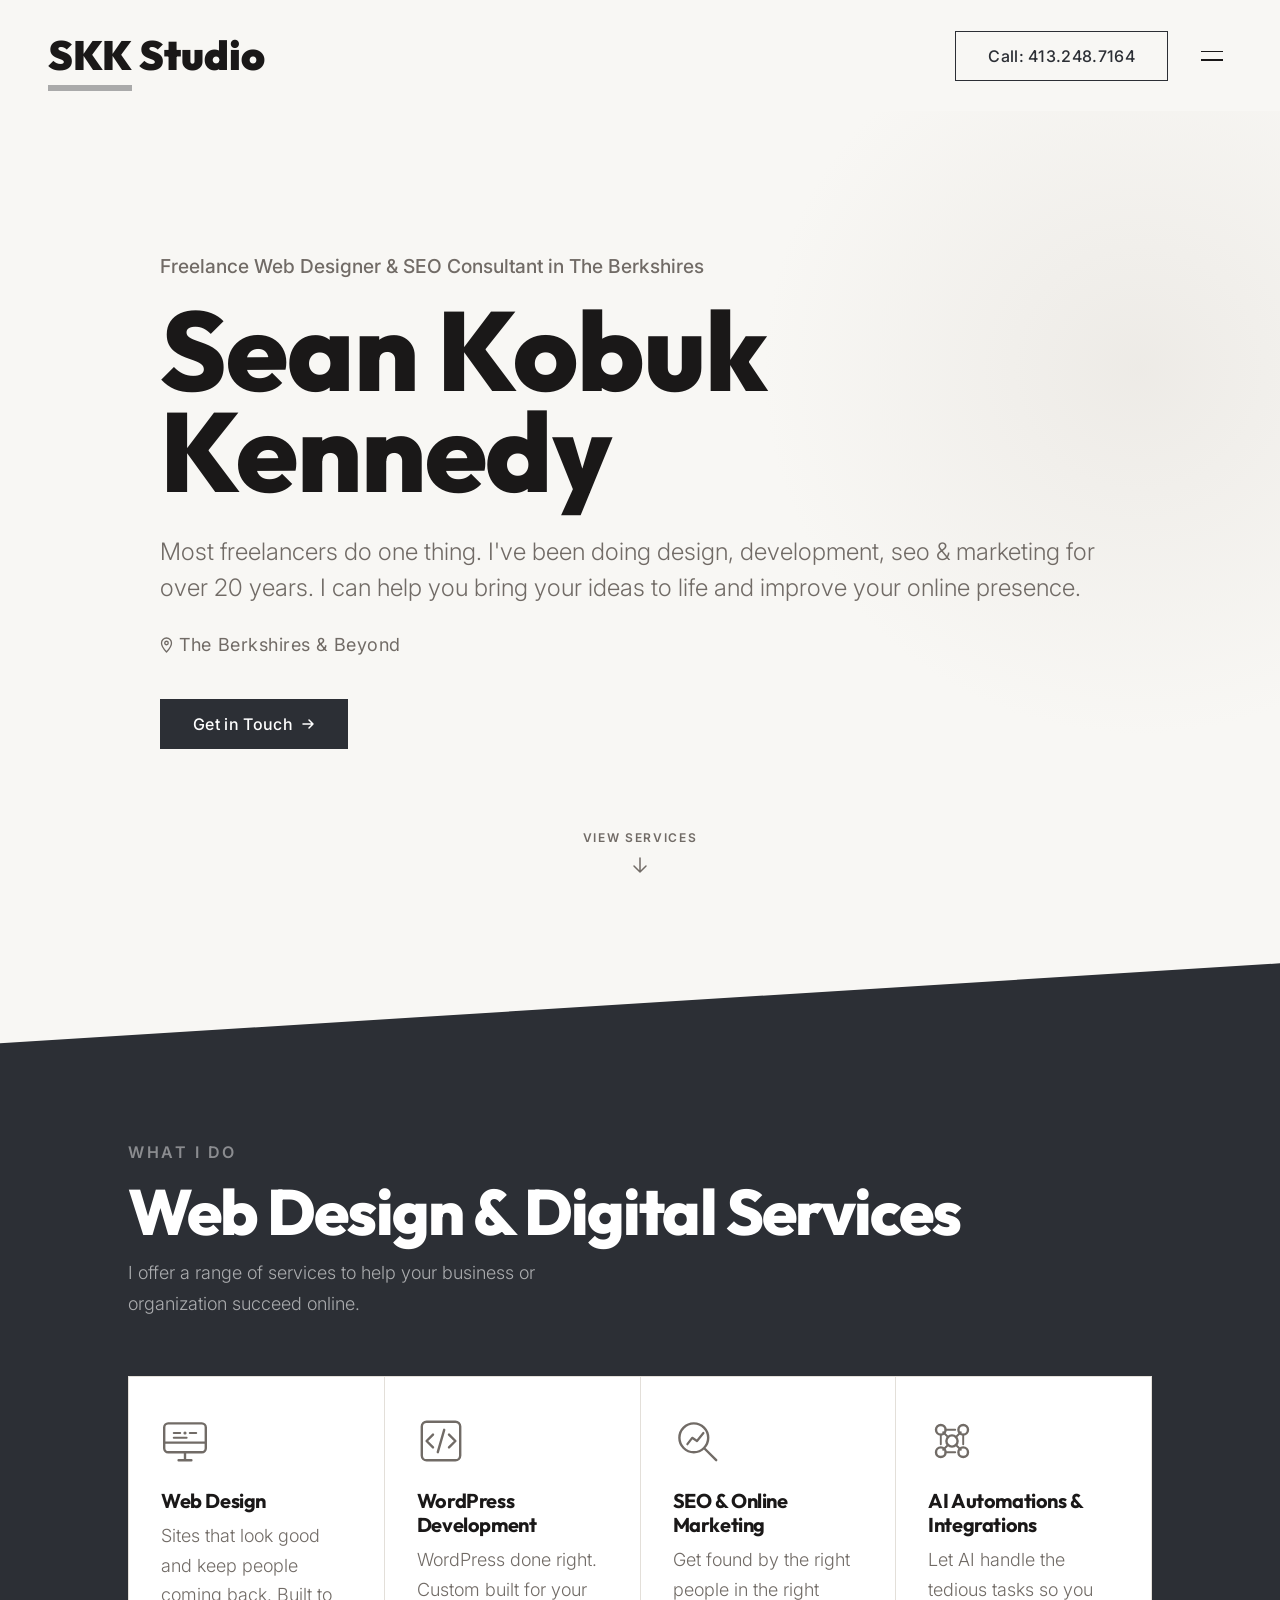
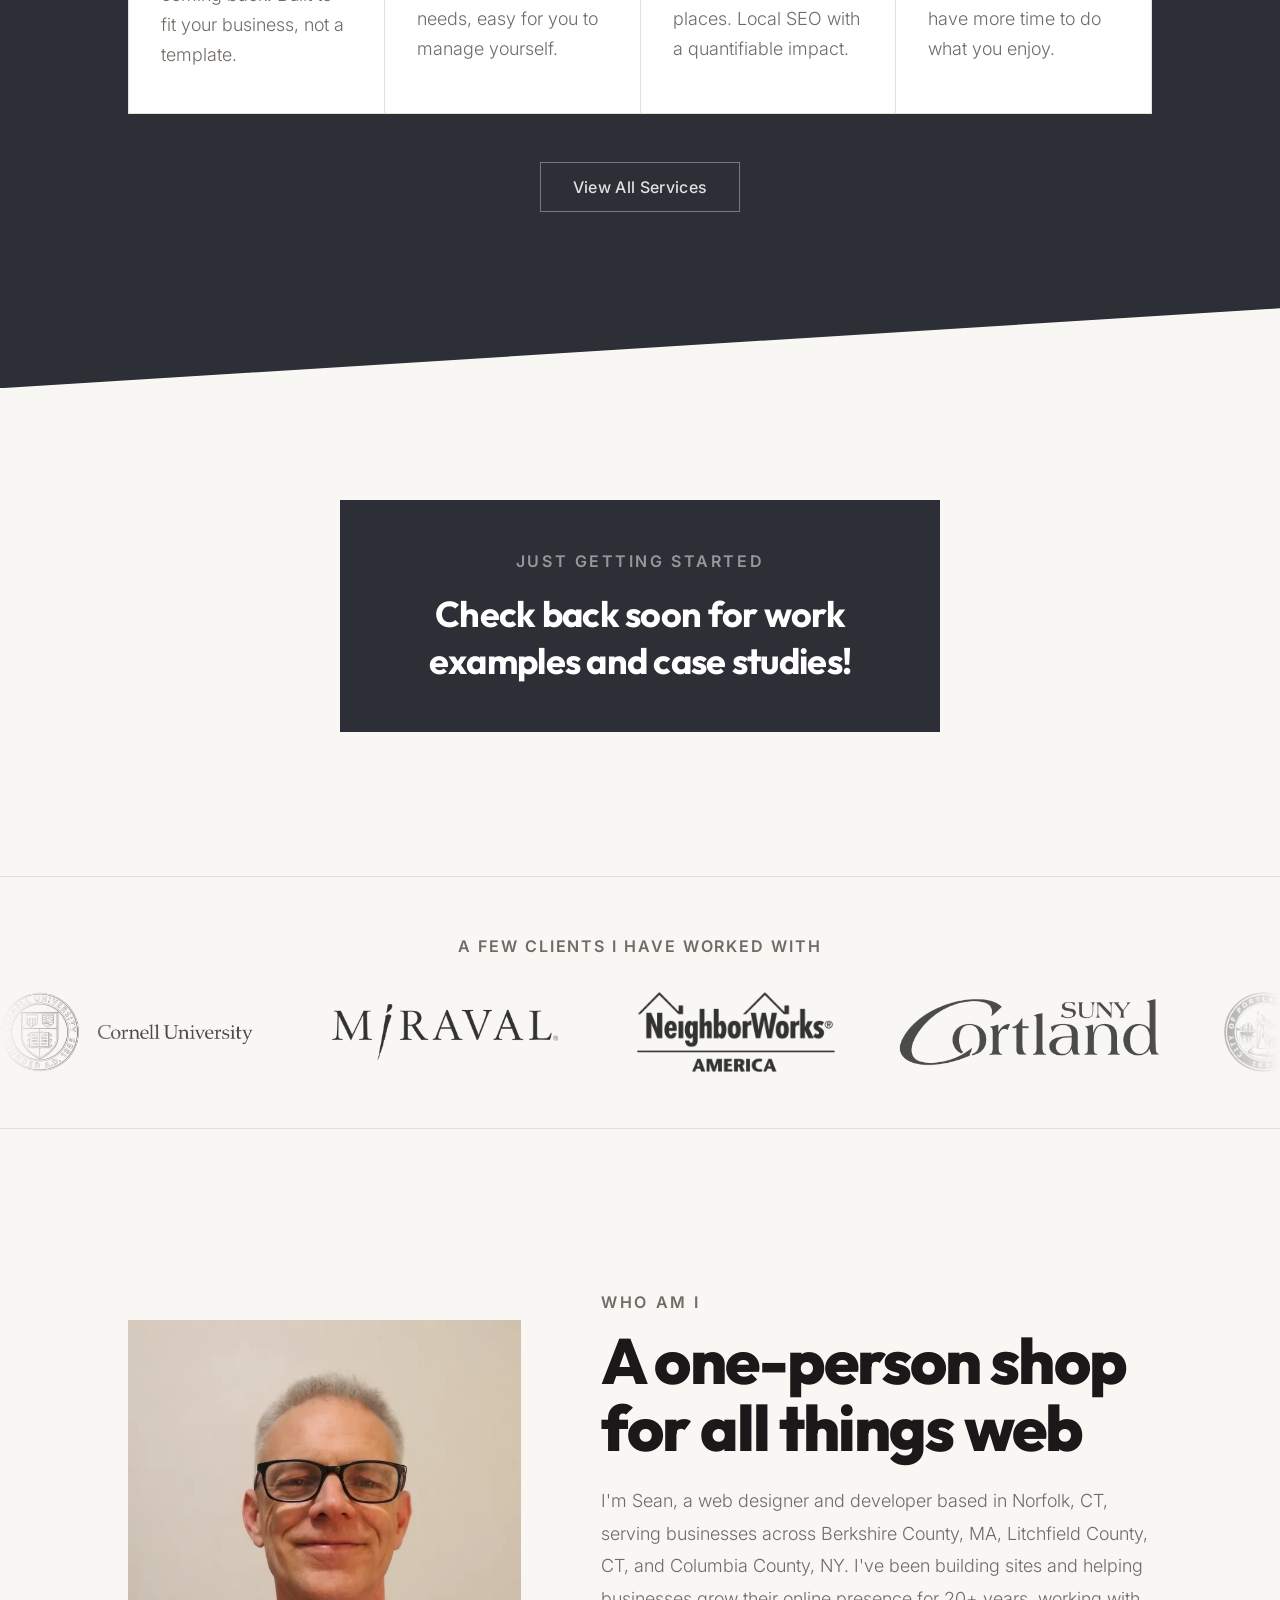
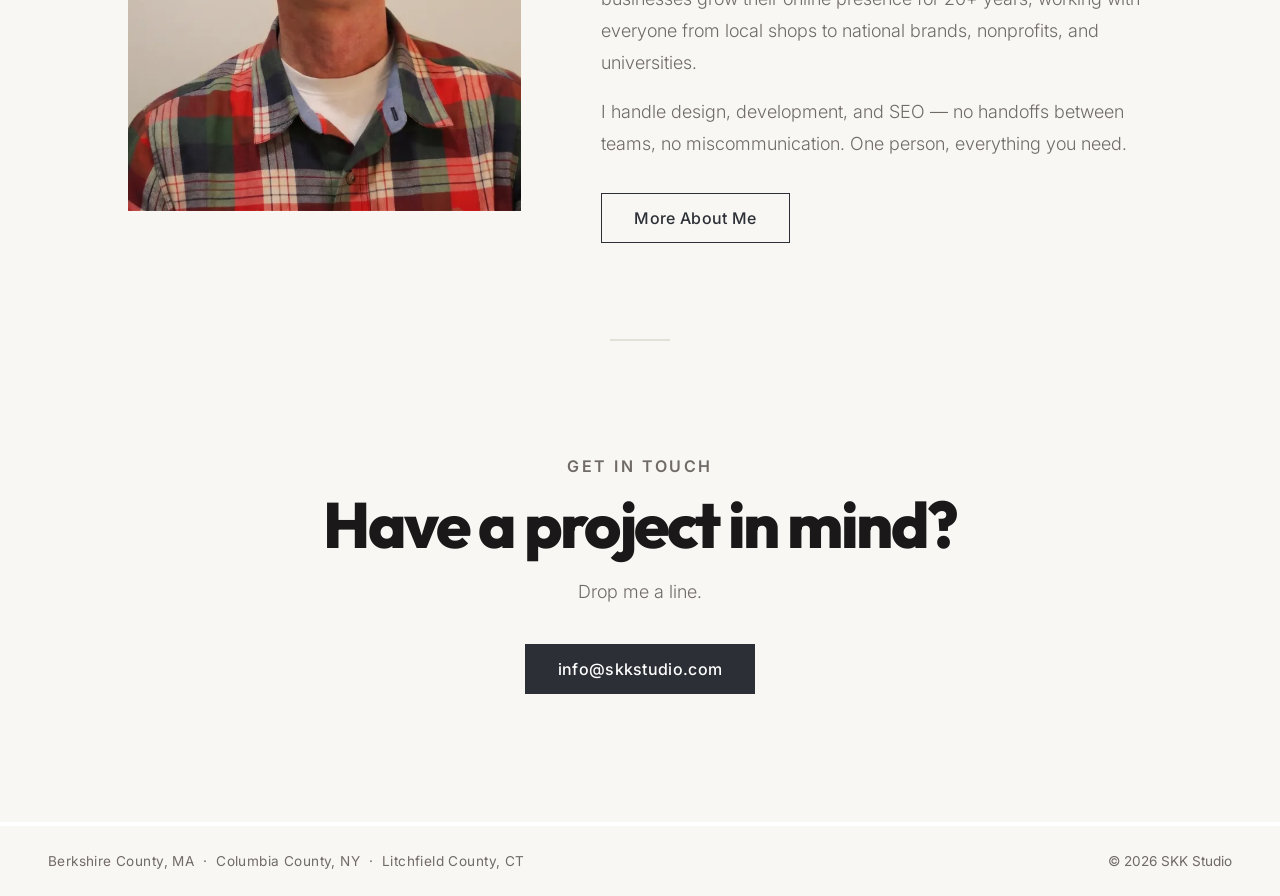
==== index.html @ 65a2fcf6 "Add about page, update contact info, and fix navigation links - Add about.html and .htaccess for cle" ====
<!DOCTYPE html>
<html lang="en">
<head>

<script async src="https://www.googletagmanager.com/gtm.js?id=GTM-TCQZRPBM"></script>
<script>
  window.dataLayer = window.dataLayer || [];
  function gtag(){dataLayer.push(arguments);}
  gtag('js', new Date());
</script>

  <meta charset="UTF-8">
  <meta name="viewport" content="width=device-width, initial-scale=1.0">
  <meta name="robots" content="index, follow">
  <title>Web Designer &amp; SEO Consultant | Berkshire County, MA | SKK Studio</title>
  <meta name="description" content="Freelance web designer, WordPress developer, and SEO consultant serving Berkshire County MA, Litchfield County CT, and Columbia County NY. 20+ years of experience.">
  <meta name="author" content="Sean K Kennedy">
  <link rel="canonical" href="https://skkstudio.com/">

  <!-- Open Graph -->
  <meta property="og:type" content="website">
  <meta property="og:url" content="https://skkstudio.com/">
  <meta property="og:title" content="Web Designer &amp; SEO Consultant | Berkshire County, MA | SKK Studio">
  <meta property="og:description" content="Freelance web designer, WordPress developer, and SEO consultant serving Berkshire County MA, Litchfield County CT, and Columbia County NY. 20+ years of experience.">
  <meta property="og:image" content="https://skkstudio.com/img/Sean-K-Kennedy.webp">
  <meta name="twitter:card" content="summary_large_image">

  <!-- LocalBusiness / ProfessionalService Schema -->
  <script type="application/ld+json">
  {
    "@context": "https://schema.org",
    "@type": "ProfessionalService",
    "name": "SKK Studio",
    "description": "Freelance web design, WordPress development, SEO, and AI automation services for businesses in Berkshire County MA, Litchfield County CT, and Columbia County NY.",
    "url": "https://skkstudio.com",
    "email": "info@skkstudio.com",
    "founder": { "@type": "Person", "name": "Sean K Kennedy" },
    "address": {
      "@type": "PostalAddress",
      "addressLocality": "Norfolk",
      "addressRegion": "CT",
      "addressCountry": "US"
    },
    "areaServed": [
      { "@type": "AdministrativeArea", "name": "Berkshire County, Massachusetts" },
      { "@type": "AdministrativeArea", "name": "Litchfield County, Connecticut" },
      { "@type": "AdministrativeArea", "name": "Columbia County, New York" }
    ],
    "hasOfferCatalog": {
      "@type": "OfferCatalog",
      "name": "Web & Digital Services",
      "itemListElement": [
        { "@type": "Offer", "itemOffered": { "@type": "Service", "name": "Web Design" } },
        { "@type": "Offer", "itemOffered": { "@type": "Service", "name": "WordPress Development" } },
        { "@type": "Offer", "itemOffered": { "@type": "Service", "name": "SEO & Online Marketing" } },
        { "@type": "Offer", "itemOffered": { "@type": "Service", "name": "AI Automations & Integrations" } }
      ]
    }
  }
  </script>

  <link rel="preconnect" href="https://fonts.googleapis.com">
  <link rel="preconnect" href="https://fonts.gstatic.com" crossorigin>
  <link href="https://fonts.googleapis.com/css2?family=Outfit:wght@700;800&family=Inter:wght@300;400;500;600&display=swap" rel="stylesheet">
  <link rel="stylesheet" href="css/styles.css">
</head>
<body>

  <!-- ========== HEADER ========== -->
  <header class="site-header" id="site-header">
    <div class="container">
      <a href="#" class="site-logo"><span class="site-logo__skk">SKK</span> Studio</a>
      <a class="btn btn--outline" href="tel:413-248-7164">Call: 413.248.7164</a>
      <button class="menu-toggle" aria-label="Toggle navigation" aria-expanded="false" aria-controls="mobile-nav">
        <span></span>
        <span></span>
      </button>
    </div>
  </header>

  <!-- ========== MOBILE NAV ========== -->
  <nav class="mobile-nav" id="mobile-nav" aria-hidden="true">
    <p class="mobile-nav__label">Navigation</p>
    <div class="mobile-nav__bottom">
      <div class="mobile-nav__links">
        <a class="mobile-nav__link" href="/services"><span>01</span>Services</a>
        <a class="mobile-nav__link" href="/about"><span>02</span>About</a>
        <a class="mobile-nav__link" href="mailto:info@skkstudio.com"><span>03</span>Get in Touch</a>
      </div>
      <div class="mobile-nav__footer">
        <a class="mobile-nav__call" href="tel:413-248-7164">Call: 413.248.7164</a>
        <p class="mobile-nav__location">Norfolk, CT &nbsp;·&nbsp; The Berkshires</p>
      </div>
    </div>
  </nav>

  <main>

    <!-- ========== HERO ========== -->
    <section class="hero">
      <div class="hero__bg-glow" aria-hidden="true"></div>
      <div class="container">
        <div class="hero__inner">

          <span class="hero__eyebrow">Available for new projects</span>

          <h1 class="hero__h1">Freelance Web Designer &amp; SEO Consultant in The Berkshires</h1>

          <p class="hero__name">Sean Kobuk<br>Kennedy</p>

          <p class="hero__tagline">
            Most freelancers do one thing. I've been doing design, development, seo & marketing for over 20 years.
            I can help you bring your ideas to life and improve your online presence.
            
          </p>

          <div class="hero__location">
            <svg width="13" height="16" viewBox="0 0 13 16" fill="none" xmlns="http://www.w3.org/2000/svg" aria-hidden="true">
              <path d="M6.5 1C3.74 1 1.5 3.24 1.5 6C1.5 9.75 6.5 15 6.5 15C6.5 15 11.5 9.75 11.5 6C11.5 3.24 9.26 1 6.5 1Z" stroke="currentColor" stroke-width="1.3" stroke-linejoin="round"/>
              <circle cx="6.5" cy="6" r="1.75" stroke="currentColor" stroke-width="1.3"/>
            </svg>
            The Berkshires &amp; Beyond
          </div>

          <!--<div class="hero__divider" aria-hidden="true"></div>-->

          <!-- <p class="hero__status">
            New site on the way. Taking on new clients now.
          </p> -->
          <div class="hero__cta-wrap">
          <a href="mailto:info@skkstudio.com" class="btn btn--primary hero__cta-btn">
            Get in Touch
            <svg width="14" height="14" viewBox="0 0 14 14" fill="none" xmlns="http://www.w3.org/2000/svg" aria-hidden="true">
              <path d="M2 7h10M8 3l4 4-4 4" stroke="currentColor" stroke-width="1.5" stroke-linecap="round" stroke-linejoin="round"/>
            </svg>
          </a>
          </div>

        </div>
      </div>

      <a class="scroll-cta" href="#services" aria-label="Scroll to services">
        <span class="scroll-cta__label">View Services</span>
        <svg class="scroll-cta__arrow" width="20" height="20" viewBox="0 0 20 20" fill="none" xmlns="http://www.w3.org/2000/svg" aria-hidden="true">
          <path d="M10 3v14M4 11l6 6 6-6" stroke="currentColor" stroke-width="1.5" stroke-linecap="round" stroke-linejoin="round"/>
        </svg>
      </a>

    </section>

    <!-- ========== SERVICES ========== -->
    <section class="services" id="services">
      <div class="container">

        <header class="section-header reveal">
          <span class="section-label">What I Do</span>
          <h2 class="section-title">Web Design &amp; Digital Services</h2>
          <p class="section-desc">I offer a range of services to help your business or organization succeed online.</p>
        </header>

        <div class="services__grid">

          <article class="service-card reveal">
            <div class="service-card__icon" aria-hidden="true">
              <svg width="30" height="30" viewBox="0 0 30 30" fill="none" xmlns="http://www.w3.org/2000/svg">
                <rect x="2" y="4" width="26" height="18" rx="2.5" stroke="currentColor" stroke-width="1.5"/>
                <path d="M2 16h26" stroke="currentColor" stroke-width="1.5"/>
                <path d="M11 27h8M15 22v5" stroke="currentColor" stroke-width="1.5" stroke-linecap="round"/>
                <circle cx="15" cy="10" r="1" fill="currentColor"/>
                <path d="M8 10h4M18 10h4M8 13h8" stroke="currentColor" stroke-width="1.3" stroke-linecap="round"/>
              </svg>
            </div>
            <h3 class="service-card__title"><a href="/services#web-design">Web Design</a></h3>
            <p class="service-card__desc">Sites that look good and keep people coming back. Built to fit your business, not a template.</p>
          </article>

          <article class="service-card reveal">
            <div class="service-card__icon" aria-hidden="true">
              <svg width="30" height="30" viewBox="0 0 30 30" fill="none" xmlns="http://www.w3.org/2000/svg">
                <rect x="3" y="3" width="24" height="24" rx="3" stroke="currentColor" stroke-width="1.5"/>
                <path d="M10 11l-4 4 4 4" stroke="currentColor" stroke-width="1.5" stroke-linecap="round" stroke-linejoin="round"/>
                <path d="M20 11l4 4-4 4" stroke="currentColor" stroke-width="1.5" stroke-linecap="round" stroke-linejoin="round"/>
                <path d="M17 8l-4 14" stroke="currentColor" stroke-width="1.5" stroke-linecap="round"/>
              </svg>
            </div>
            <h3 class="service-card__title"><a href="/services#wordpress">WordPress Development</a></h3>
            <p class="service-card__desc">WordPress done right. Custom built for your needs, easy for you to manage yourself.</p>
          </article>

          <article class="service-card reveal">
            <div class="service-card__icon" aria-hidden="true">
              <svg width="30" height="30" viewBox="0 0 30 30" fill="none" xmlns="http://www.w3.org/2000/svg">
                <circle cx="13" cy="13" r="9" stroke="currentColor" stroke-width="1.5"/>
                <path d="M20 20l7 7" stroke="currentColor" stroke-width="1.5" stroke-linecap="round"/>
                <path d="M9 17l3-4 3 2 4-5" stroke="currentColor" stroke-width="1.4" stroke-linecap="round" stroke-linejoin="round"/>
              </svg>
            </div>
            <h3 class="service-card__title"><a href="/services#seo">SEO &amp; Online Marketing</a></h3>
            <p class="service-card__desc">Get found by the right people in the right places. Local SEO with a quantifiable impact.</p>
          </article>

          <article class="service-card reveal">
            <div class="service-card__icon" aria-hidden="true">
              <svg width="30" height="30" viewBox="0 0 30 30" fill="none" xmlns="http://www.w3.org/2000/svg">
                <circle cx="8" cy="8" r="3" stroke="currentColor" stroke-width="1.5"/>
                <circle cx="22" cy="8" r="3" stroke="currentColor" stroke-width="1.5"/>
                <circle cx="8" cy="22" r="3" stroke="currentColor" stroke-width="1.5"/>
                <circle cx="22" cy="22" r="3" stroke="currentColor" stroke-width="1.5"/>
                <circle cx="15" cy="15" r="3.5" stroke="currentColor" stroke-width="1.5"/>
                <path d="M11 8h6M11 22h6M8 11v6M22 11v6M12.5 12.5l-3-3M17.5 12.5l3-3M12.5 17.5l-3 3M17.5 17.5l3 3" stroke="currentColor" stroke-width="1.2" stroke-linecap="round"/>
              </svg>
            </div>
            <h3 class="service-card__title"><a href="/services#ai-automations">AI Automations &amp; Integrations</a></h3>
            <p class="service-card__desc">Let AI handle the tedious tasks so you have more time to do what you enjoy.</p>
          </article>

        </div>

        <div class="services__more reveal">
          <a href="/services" class="btn btn--outline">View All Services</a>
        </div>

      </div>
    </section>

        <!-- ========== COMING SOON NOTICE ========== -->
    <section class="coming-soon">
      <div class="container">
        <div class="coming-soon__inner reveal">
          <p class="coming-soon__label">Just getting started</p>
          <p class="coming-soon__text">Check back soon for work examples and case studies!</p>

        </div>
      </div>
    </section>

    <!-- ========== CLIENT LOGOS ========== -->
    <section class="client-logos">
      <p class="client-logos__label">A few clients I have worked with</p>
      <div class="client-logos__outer">
        <!-- track 1 -->
        <div class="client-logos__track">
          <img src="img/Cornell-University-logo.webp" alt="Cornell University" class="client-logos__img">
          <img src="img/miraval-resorts-logo.webp" alt="Miraval Resorts" class="client-logos__img">
          <img src="img/neighborworks-america-logo.webp" alt="NeighborWorks America" class="client-logos__img">
          <img src="img/suny-cortland-logo.webp" alt="SUNY Cortland" class="client-logos__img">
          <img src="img/PDXUnicornSeal.webp" alt="PDX Unicorn" class="client-logos__img">
          <img src="img/martha-stewart-martha-stewart-logo.png" alt="Martha Stewart" class="client-logos__img">
          <img src="img/Ongweoweh-logo.webp" alt="Ongweoweh" class="client-logos__img">
        </div>
        <!-- track 2: identical, hands off to track 1 seamlessly -->
        <div class="client-logos__track" aria-hidden="true">
          <img src="img/Cornell-University-logo.webp" alt="" class="client-logos__img">
          <img src="img/miraval-resorts-logo.webp" alt="" class="client-logos__img">
          <img src="img/neighborworks-america-logo.webp" alt="" class="client-logos__img">
          <img src="img/suny-cortland-logo.webp" alt="" class="client-logos__img">
          <img src="img/PDXUnicornSeal.webp" alt="" class="client-logos__img">
          <img src="img/martha-stewart-martha-stewart-logo.png" alt="" class="client-logos__img">
          <img src="img/Ongweoweh-logo.webp" alt="" class="client-logos__img">
        </div>
      </div>
    </section>

    <!-- ========== ABOUT ========== -->
    <section class="about" id="about">
      <div class="container">
        <div class="about__inner reveal">

          <div class="about__photo-wrap">
            <figure class="about__photo">
              <img src="img/Sean-Kobuk-Kennedy-web-designer-developer.webp" alt="Sean K Kennedy, freelance web designer and SEO consultant in Norfolk, CT" onerror="this.parentElement.classList.add('about__photo--placeholder')">
            </figure>
          </div>

          <div class="about__content">
            <span class="section-label">Who Am I</span>
            <h2 class="about__title">A one-person shop for all things web</h2>
            <div class="about__bio">
              <p>I'm Sean, a web designer and developer based in Norfolk, CT, serving businesses across Berkshire County, MA, Litchfield County, CT, and Columbia County, NY. I've been building sites and helping businesses grow their online presence for 20+ years, working with everyone from local shops to national brands, nonprofits, and universities.</p>
              <p>I handle design, development, and SEO — no handoffs between teams, no miscommunication. One person, everything you need.</p>
            </div>
            <a href="/about" class="btn btn--outline about__more">More About Me</a>
          </div>

        </div>
      </div>
    </section>

    <div class="section-divider"></div>

    <!-- ========== CONTACT CTA ========== -->
    <section class="contact-cta">
      <div class="container">
        <div class="contact-cta__inner reveal">
          <span class="section-label">Get in Touch</span>
          <h2 class="contact-cta__title">Have a project in mind?</h2>
          <p class="contact-cta__desc">Drop me a line.</p>
          <a href="mailto:info@skkstudio.com" class="btn btn--primary">
            info@skkstudio.com
          </a>
        </div>
      </div>
    </section>

  </main>

  <!-- ========== FOOTER ========== -->
  <footer class="site-footer">
    <div class="container">
      <div class="site-footer__inner">
        <span class="site-footer__location">Berkshire County, MA &nbsp;·&nbsp; Columbia County, NY &nbsp;·&nbsp; Litchfield County, CT</span>
        <span class="site-footer__copy">&copy; <span id="year"></span> SKK Studio</span>
      </div>
    </div>
  </footer>

  <a href="#" class="back-to-top" aria-label="Back to top">
    <svg width="18" height="18" viewBox="0 0 18 18" fill="none" xmlns="http://www.w3.org/2000/svg" aria-hidden="true">
      <path d="M9 15V3M3 7l6-6 6 6" stroke="currentColor" stroke-width="1.5" stroke-linecap="round" stroke-linejoin="round"/>
    </svg>
  </a>

  <script src="js/main.js"></script>
</body>
</html>
---- css/styles.css ----
@charset "UTF-8";
*, *::before, *::after {
  box-sizing: border-box;
  margin: 0;
  padding: 0; }

html {
  scroll-behavior: smooth;
  -webkit-text-size-adjust: 100%;
  font-size: 16px; }

body {
  font-family: "Inter", -apple-system, BlinkMacSystemFont, "Segoe UI", sans-serif;
  font-size: 1rem;
  line-height: 1.65;
  color: #1A1818;
  background-color: #F8F7F4;
  -webkit-font-smoothing: antialiased;
  -moz-osx-font-smoothing: grayscale;
  overflow-x: hidden; }

a {
  color: inherit;
  text-decoration: none; }

img, svg {
  display: block;
  max-width: 100%; }

ul, ol {
  list-style: none; }

.container {
  max-width: 1120px;
  margin: 0 auto;
  padding-left: clamp(1.5rem, 5vw, 3rem);
  padding-right: clamp(1.5rem, 5vw, 3rem); }

h2 {
  font-family: "Outfit", -apple-system, BlinkMacSystemFont, sans-serif;
  font-size: clamp(2.5rem, 5vw, 4rem);
  font-weight: 800;
  letter-spacing: -0.03em;
  line-height: 1.05;
  color: #1A1818; }

.section-desc, .hero__status, .service-card__desc, .about__bio p, .page-hero__desc, .service-detail__desc, .contact-cta__desc {
  font-size: 1.125rem;
  font-weight: 300;
  color: #716b66;
  line-height: 1.75; }

.section-label, .hero__eyebrow, .coming-soon__label, .page-hero__eyebrow, .service-detail__aside-title {
  font-size: 1rem;
  font-weight: 600;
  letter-spacing: 0.16em;
  text-transform: uppercase; }

.section-label {
  display: inline-block;
  color: #716b66;
  margin-bottom: 0.75rem; }

.section-title {
  margin-bottom: 0.75rem; }

.section-desc {
  max-width: 46ch; }

.section-header {
  margin-bottom: 3.5rem; }

.btn {
  display: inline-flex;
  align-items: center;
  gap: 0.5rem;
  font-family: "Inter", -apple-system, BlinkMacSystemFont, "Segoe UI", sans-serif;
  font-size: 1rem;
  font-weight: 500;
  letter-spacing: 0.02em;
  line-height: 1;
  padding: 1rem 2rem;
  border: 1.5px solid transparent;
  cursor: pointer;
  transition: background-color 0.35s cubic-bezier(0.4, 0, 0.2, 1), border-color 0.35s cubic-bezier(0.4, 0, 0.2, 1), color 0.35s cubic-bezier(0.4, 0, 0.2, 1), transform 0.2s cubic-bezier(0.4, 0, 0.2, 1), box-shadow 0.35s cubic-bezier(0.4, 0, 0.2, 1); }
  .btn--primary {
    background-color: #2C2F35;
    border-color: #2C2F35;
    color: #FFFFFF; }
    .btn--primary:hover {
      background-color: #1E2C38;
      border-color: #1E2C38;
      transform: translateY(-1px);
      box-shadow: 0 4px 16px rgba(44, 47, 53, 0.22); }
    .btn--primary:active {
      transform: translateY(0); }
  .btn--outline {
    background-color: transparent;
    border-color: #2C2F35;
    color: #2C2F35; }
    .btn--outline:hover {
      background-color: #2C2F35;
      color: #FFFFFF; }

.site-header {
  position: static;
  padding: 1.375rem 0; }
  .site-header .container {
    max-width: 1320px;
    display: flex;
    align-items: center;
    justify-content: space-between;
    gap: 1.5rem; }
  .site-header .btn--outline {
    margin-left: auto; }
    @media (max-width: 768px) {
      .site-header .btn--outline {
        display: none; } }

.menu-toggle {
  display: flex;
  position: relative;
  z-index: 201;
  width: 2.5rem;
  height: 2.5rem;
  flex-direction: column;
  align-items: center;
  justify-content: center;
  gap: 7px;
  background: none;
  border: none;
  cursor: pointer;
  padding: 0; }
  .menu-toggle span {
    display: block;
    width: 22px;
    height: 1.5px;
    background-color: #1A1818;
    transition: transform 0.35s cubic-bezier(0.4, 0, 0.2, 1), opacity 0.25s cubic-bezier(0.4, 0, 0.2, 1), background-color 0.3s; }
  .menu-toggle.is-active span {
    background-color: #fff; }
    .menu-toggle.is-active span:first-child {
      transform: translateY(4.25px) rotate(45deg); }
    .menu-toggle.is-active span:last-child {
      transform: translateY(-4.25px) rotate(-45deg); }

.mobile-nav {
  position: fixed;
  inset: 0;
  z-index: 200;
  background-color: #2C2F35;
  display: flex;
  flex-direction: column;
  justify-content: space-between;
  padding: 5rem clamp(1.5rem, 5vw, 3rem) 3rem;
  overflow-y: auto;
  visibility: hidden;
  clip-path: circle(0px at 100% 0);
  transition: clip-path 0.6s cubic-bezier(0.16, 1, 0.3, 1), visibility 0s linear 0.6s; }
  .mobile-nav.is-open {
    visibility: visible;
    clip-path: circle(150% at 100% 0);
    transition: clip-path 0.6s cubic-bezier(0.16, 1, 0.3, 1), visibility 0s; }
  .mobile-nav__label {
    font-size: 0.7rem;
    font-weight: 600;
    letter-spacing: 0.2em;
    text-transform: uppercase;
    color: rgba(255, 255, 255, 0.3);
    opacity: 0; }
    .mobile-nav.is-open .mobile-nav__label {
      animation: navLinkIn 0.4s cubic-bezier(0.16, 1, 0.3, 1) 0.05s forwards; }
  .mobile-nav__bottom {
    display: flex;
    flex-direction: column;
    gap: 3rem; }
  .mobile-nav__links {
    display: flex;
    flex-direction: column; }
  .mobile-nav__link {
    display: flex;
    align-items: baseline;
    gap: 1rem;
    font-family: "Outfit", -apple-system, BlinkMacSystemFont, sans-serif;
    font-size: clamp(2.5rem, 11vw, 4rem);
    font-weight: 700;
    letter-spacing: -0.02em;
    color: rgba(255, 255, 255, 0.88);
    padding: 1rem 0;
    border-bottom: 1px solid rgba(255, 255, 255, 0.1);
    opacity: 0;
    transform: translateY(20px);
    transition: color 0.2s cubic-bezier(0.4, 0, 0.2, 1); }
    .mobile-nav__link span {
      font-family: "Inter", -apple-system, BlinkMacSystemFont, "Segoe UI", sans-serif;
      font-size: 0.8rem;
      font-weight: 400;
      color: rgba(255, 255, 255, 0.3);
      letter-spacing: 0.04em; }
    .mobile-nav__link:hover {
      color: #fff; }
    .mobile-nav.is-open .mobile-nav__link {
      animation: navLinkIn 0.5s cubic-bezier(0.16, 1, 0.3, 1) forwards; }
      .mobile-nav.is-open .mobile-nav__link:nth-child(1) {
        animation-delay: 0.15s; }
      .mobile-nav.is-open .mobile-nav__link:nth-child(2) {
        animation-delay: 0.22s; }
      .mobile-nav.is-open .mobile-nav__link:nth-child(3) {
        animation-delay: 0.29s; }
  .mobile-nav__footer {
    display: flex;
    flex-direction: column;
    gap: 0.5rem;
    opacity: 0;
    transform: translateY(12px); }
    .mobile-nav.is-open .mobile-nav__footer {
      animation: navLinkIn 0.5s cubic-bezier(0.16, 1, 0.3, 1) 0.36s forwards; }
  .mobile-nav__call {
    font-family: "Outfit", -apple-system, BlinkMacSystemFont, sans-serif;
    font-size: 1.125rem;
    font-weight: 500;
    color: rgba(255, 255, 255, 0.85);
    letter-spacing: 0.02em; }
  .mobile-nav__location {
    font-size: 0.85rem;
    font-weight: 400;
    color: rgba(255, 255, 255, 0.35);
    letter-spacing: 0.03em; }

@keyframes navLinkIn {
  from {
    opacity: 0;
    transform: translateY(20px); }
  to {
    opacity: 1;
    transform: translateY(0); } }
.site-logo {
  font-family: "Outfit", -apple-system, BlinkMacSystemFont, sans-serif;
  font-size: 2.55rem;
  font-weight: 900;
  color: #1A1818;
  transition: opacity 0.2s cubic-bezier(0.4, 0, 0.2, 1); }
  .site-logo:hover {
    opacity: 0.65; }
  .site-logo__skk {
    position: relative; }
    .site-logo__skk::after {
      content: '';
      position: absolute;
      bottom: -0.25em;
      left: 0;
      width: 100%;
      height: 6px;
      background-color: #aaa; }

.hero {
  position: relative;
  display: flex;
  align-items: center;
  min-height: calc(100vh - 6rem);
  padding-bottom: 5rem;
  overflow: hidden; }
  @media (max-width: 768px) {
    .hero {
      min-height: unset;
      align-items: flex-start;
      padding: 3rem 0 3rem; } }
  .hero__bg-glow {
    position: absolute;
    top: -20%;
    right: -10%;
    width: 70vw;
    height: 130%;
    background: radial-gradient(ellipse 60% 50% at 70% 40%, rgba(227, 223, 217, 0.5) 0%, transparent 70%);
    pointer-events: none; }
    @media (max-width: 768px) {
      .hero__bg-glow {
        display: none; } }
  .hero__inner {
    position: relative;
    z-index: 1;
    max-width: 960px; }
  .hero__eyebrow {
    display: inline-flex;
    align-items: center;
    gap: 0.625rem;
    color: #2C2F35;
    margin-bottom: 1.75rem; }
    .hero__eyebrow::before {
      display: inline-block;
      width: 22px;
      height: 1.5px;
      background-color: currentColor;
      flex-shrink: 0; }
  .hero__h1 {
    font-family: "Inter", -apple-system, BlinkMacSystemFont, "Segoe UI", sans-serif;
    font-size: clamp(1rem, 1.5vw, 1.25rem);
    font-weight: 500;
    color: #716b66;
    line-height: 1.4;
    margin-bottom: 1.25rem; }
  .hero__name {
    font-family: "Outfit", -apple-system, BlinkMacSystemFont, sans-serif;
    font-size: clamp(3rem, 9vw, 7rem);
    font-weight: 800;
    letter-spacing: -0.01em;
    line-height: 0.9;
    color: #1A1818;
    margin-bottom: 2rem; }
  .hero__tagline {
    font-size: clamp(1.125rem, 2.5vw, 1.5rem);
    font-weight: 300;
    color: #716b66;
    line-height: 1.5;
    margin-bottom: 1.5rem; }
  .hero__location {
    display: inline-flex;
    align-items: center;
    gap: 0.4rem;
    font-size: 1.125rem;
    font-weight: 400;
    color: #716b66;
    letter-spacing: 0.03em;
    margin-bottom: 2.5rem; }
  .hero__divider {
    width: 40px;
    height: 1.5px;
    background-color: #E3DFD9;
    margin-bottom: 1.75rem; }
  .hero__status {
    margin-bottom: 2rem; }

.client-logos {
  padding: 3.5rem 0;
  margin-top: calc(80px + 4rem);
  background-color: #F8F7F4;
  border-top: 1px solid #E3DFD9;
  border-bottom: 1px solid #E3DFD9;
  overflow: hidden; }
  @media (max-width: 480px) {
    .client-logos {
      padding: 1.5rem 0;
      margin-top: calc(80px + 0.5rem); } }
  .client-logos__label {
    text-align: center;
    font-weight: 600;
    letter-spacing: 0.12em;
    text-transform: uppercase;
    color: #716b66;
    margin-bottom: 2rem; }
  .client-logos__outer {
    display: flex;
    overflow: hidden;
    mask-image: linear-gradient(to right, transparent 0%, black 10%, black 90%, transparent 100%);
    -webkit-mask-image: linear-gradient(to right, transparent 0%, black 10%, black 90%, transparent 100%); }
    .client-logos__outer:hover .client-logos__track {
      animation-play-state: paused; }
  .client-logos__track {
    display: flex;
    align-items: center;
    gap: 4rem;
    flex-shrink: 0;
    padding-right: 4rem;
    animation: logo-scroll 28s linear infinite;
    will-change: transform; }
  .client-logos__img {
    height: 80px;
    width: auto;
    object-fit: contain;
    filter: grayscale(100%);
    opacity: 0.8;
    transition: opacity 0.25s cubic-bezier(0.4, 0, 0.2, 1), filter 0.25s cubic-bezier(0.4, 0, 0.2, 1);
    flex-shrink: 0; }
    .client-logos__img:hover {
      filter: grayscale(0%);
      opacity: 1; }

@keyframes logo-scroll {
  from {
    transform: translateX(0); }
  to {
    transform: translateX(-100%); } }
.services {
  position: relative;
  z-index: 1;
  padding: calc(6rem + 80px) 0;
  background-color: #2C2F35;
  clip-path: polygon(0 80px, 100% 0, 100% calc(100% - 80px), 0 100%);
  margin-top: 3rem;
  margin-bottom: -80px; }
  .services .section-label {
    color: rgba(255, 255, 255, 0.45); }
  .services .section-title {
    color: #FFFFFF; }
  .services .section-desc {
    color: rgba(255, 255, 255, 0.6); }

.services__grid {
  display: grid;
  grid-template-columns: 1fr;
  background-color: #E3DFD9;
  border: 1px solid #E3DFD9;
  gap: 1px; }
  @media (min-width: 768px) {
    .services__grid {
      grid-template-columns: repeat(2, 1fr); } }
  @media (min-width: 1024px) {
    .services__grid {
      grid-template-columns: repeat(4, 1fr); } }

.services__more {
  text-align: center;
  margin-top: 3rem; }
  .services__more .btn--outline {
    border-color: rgba(255, 255, 255, 0.35);
    color: rgba(255, 255, 255, 0.85); }
    .services__more .btn--outline:hover {
      border-color: #fff;
      color: #fff;
      background-color: rgba(255, 255, 255, 0.08); }

.service-card {
  position: relative;
  isolation: isolate;
  cursor: pointer;
  background-color: #FFFFFF;
  padding: 2.5rem 2rem 2.75rem; }
  .service-card::before {
    content: '';
    position: absolute;
    inset: 0;
    z-index: -1;
    background-color: #EEF0F2;
    opacity: 0;
    transition: opacity 0.5s cubic-bezier(0.4, 0, 0.2, 1); }
  .service-card:hover::before {
    opacity: 1; }
  .service-card:hover .service-card__icon {
    color: #2C2F35; }
  .service-card__icon {
    color: #716b66;
    margin-bottom: 1.5rem;
    transition: color 0.35s cubic-bezier(0.4, 0, 0.2, 1); }
    .service-card__icon svg {
      width: 48px;
      height: 48px; }
  .service-card__title {
    font-family: "Outfit", -apple-system, BlinkMacSystemFont, sans-serif;
    font-size: 1.25rem;
    font-weight: 700;
    letter-spacing: -0.02em;
    line-height: 1.2;
    color: #1A1818;
    margin-bottom: 0.5rem; }
    .service-card__title a {
      color: inherit;
      text-decoration: none; }
      .service-card__title a::after {
        content: '';
        position: absolute;
        inset: 0; }
  .service-card__desc {
    line-height: 1.65; }
  .service-card:nth-child(2) {
    transition-delay: 0.08s; }
  .service-card:nth-child(3) {
    transition-delay: 0.16s; }
  .service-card:nth-child(4) {
    transition-delay: 0.24s; }

.about {
  padding: 10rem 0 6rem;
  background-color: #F8F7F4; }
  @media (max-width: 480px) {
    .about {
      padding-top: 5rem; } }
  .about__inner {
    display: grid;
    grid-template-columns: 1fr;
    gap: 3rem;
    align-items: center; }
    @media (min-width: 768px) {
      .about__inner {
        grid-template-columns: 5fr 7fr;
        gap: 5rem; } }
  .about__photo {
    position: relative;
    width: 100%;
    aspect-ratio: 4 / 5;
    overflow: hidden;
    background-color: #E3DFD9; }
    .about__photo img {
      width: 100%;
      height: 100%;
      object-fit: cover;
      object-position: center top;
      display: block; }
    .about__photo--placeholder::after {
      content: 'SKK';
      position: absolute;
      inset: 0;
      display: flex;
      align-items: center;
      justify-content: center;
      font-family: "Outfit", -apple-system, BlinkMacSystemFont, sans-serif;
      font-size: 4rem;
      font-weight: 800;
      color: #E3DFD9;
      letter-spacing: 0.1em; }
  .about__title {
    margin-bottom: 1.5rem; }
  .about__bio {
    display: flex;
    flex-direction: column;
    gap: 1rem; }
    .about__bio p {
      line-height: 1.8; }
  .about__more {
    margin-top: 2rem; }
  .about--page {
    padding: 2rem 0 6rem; }

.coming-soon {
  margin-top: 12rem;
  max-width: 600px;
  margin-inline: auto;
  padding: 3rem 0;
  background-color: #2C2F35; }
  .coming-soon__inner {
    display: flex;
    flex-direction: column;
    gap: 1rem; }
    @media (min-width: 768px) {
      .coming-soon__inner {
        flex-direction: column;
        gap: 1rem; } }
  .coming-soon__label {
    color: rgba(255, 255, 255, 0.5);
    flex-shrink: 0;
    text-align: center; }
  .coming-soon__text {
    font-size: clamp(1.5rem, 3vw, 2.25rem);
    font-family: "Outfit", -apple-system, BlinkMacSystemFont, sans-serif;
    font-weight: 700;
    letter-spacing: -0.02em;
    line-height: 1.3;
    text-align: center;
    color: #FFFFFF; }
    @media (min-width: 768px) {
      .coming-soon__text {
        flex: 1; } }
  .coming-soon__list {
    display: flex;
    flex-wrap: wrap;
    gap: 0.5rem 1.5rem;
    flex-shrink: 0; }
    .coming-soon__list li {
      font-size: clamp(1.5rem, 3vw, 2.5rem);
      font-family: "Outfit", -apple-system, BlinkMacSystemFont, sans-serif;
      font-weight: 700;
      letter-spacing: -0.02em;
      color: #FFFFFF; }

.section-divider {
  width: 60px;
  height: 2px;
  background-color: #E3DFD9;
  margin: 0 auto; }

.page-hero {
  padding: 4rem 0 5rem;
  background-color: #F8F7F4; }
  @media (max-width: 768px) {
    .page-hero {
      padding: 3rem 0 3.5rem; } }
  .page-hero__breadcrumb {
    font-size: 0.8rem;
    font-weight: 400;
    color: #716b66;
    letter-spacing: 0.03em;
    margin-bottom: 2.5rem; }
    .page-hero__breadcrumb a {
      color: inherit;
      text-decoration: underline;
      text-underline-offset: 3px; }
      .page-hero__breadcrumb a:hover {
        color: #1A1818; }
  .page-hero__eyebrow {
    display: block;
    color: #716b66;
    margin-bottom: 1rem; }
  .page-hero__title {
    font-family: "Outfit", -apple-system, BlinkMacSystemFont, sans-serif;
    font-size: clamp(2.75rem, 6vw, 5rem);
    font-weight: 800;
    letter-spacing: -0.03em;
    line-height: 1.05;
    color: #1A1818;
    margin-bottom: 1.5rem; }
  .page-hero__desc {
    max-width: 52ch;
    margin-bottom: 2.5rem; }
  .page-hero__meta {
    display: flex;
    flex-wrap: wrap;
    gap: 0.5rem 2rem; }
    .page-hero__meta span {
      font-size: 0.8rem;
      font-weight: 500;
      letter-spacing: 0.06em;
      color: #716b66;
      border-bottom: 1.5px solid #E3DFD9;
      padding-bottom: 0.25rem; }

.service-detail {
  padding: 6rem 0; }
  .service-detail--light {
    background-color: #F8F7F4; }
  .service-detail--dark {
    background-color: #2C2F35; }
  @media (max-width: 768px) {
    .service-detail {
      padding: 4rem 0; } }
  .service-detail__inner {
    display: grid;
    grid-template-columns: 1fr;
    gap: 3.5rem; }
    @media (min-width: 1024px) {
      .service-detail__inner {
        grid-template-columns: 3fr 2fr;
        gap: 5rem;
        align-items: start; } }
    @media (min-width: 1024px) {
      .service-detail__inner--reversed .service-detail__main {
        order: 2; }
      .service-detail__inner--reversed .service-detail__aside {
        order: 1; } }
  .service-detail__header {
    display: flex;
    align-items: center;
    gap: 1rem;
    margin-bottom: 1.25rem; }
  .service-detail__icon {
    color: #716b66; }
    .service-detail--dark .service-detail__icon {
      color: rgba(255, 255, 255, 0.5); }
  .service-detail__num {
    font-family: "Outfit", -apple-system, BlinkMacSystemFont, sans-serif;
    font-size: clamp(2.5rem, 5vw, 3.5rem);
    font-weight: 800;
    color: rgba(26, 24, 24, 0.07);
    line-height: 1; }
    .service-detail--dark .service-detail__num {
      color: rgba(255, 255, 255, 0.07); }
  .service-detail__title {
    margin-bottom: 1.5rem; }
    .service-detail--dark .service-detail__title {
      color: #fff; }
  .service-detail__desc {
    margin-bottom: 1.25rem; }
    .service-detail--dark .service-detail__desc {
      color: rgba(255, 255, 255, 0.65); }
  .service-detail__main .btn {
    margin-top: 1.5rem; }
  .service-detail__aside {
    background-color: #FFFFFF;
    border: 1px solid #E3DFD9;
    padding: 2rem; }
    .service-detail--dark .service-detail__aside {
      background-color: rgba(255, 255, 255, 0.05);
      border-color: rgba(255, 255, 255, 0.12); }
  .service-detail__aside-title {
    font-size: 0.8rem;
    color: #716b66;
    margin-bottom: 1.25rem; }
    .service-detail--dark .service-detail__aside-title {
      color: rgba(255, 255, 255, 0.45); }
  .service-detail__list {
    list-style: none;
    display: flex;
    flex-direction: column;
    gap: 0.875rem; }
    .service-detail__list li {
      font-size: 1rem;
      font-weight: 400;
      color: #1A1818;
      padding-left: 1.5rem;
      position: relative; }
      .service-detail__list li::before {
        content: '';
        position: absolute;
        left: 0;
        top: 0.45em;
        width: 7px;
        height: 7px;
        border-radius: 50%;
        background-color: #2C2F35; }
      .service-detail--dark .service-detail__list li {
        color: rgba(255, 255, 255, 0.8); }
        .service-detail--dark .service-detail__list li::before {
          background-color: rgba(255, 255, 255, 0.35); }

.contact-cta {
  padding: 7rem 0 8rem; }
  @media (max-width: 480px) {
    .contact-cta {
      padding-top: 5rem; } }
  .contact-cta__inner {
    max-width: 700px;
    margin: 0 auto;
    text-align: center; }
  .contact-cta__title {
    letter-spacing: -0.04em;
    margin-bottom: 1.125rem; }
  .contact-cta__desc {
    margin: 0 auto 2.25rem;
    max-width: 46ch; }

.site-footer {
  padding: 1.5rem 0;
  border-top: 4px solid #FFFFFF; }
  .site-footer .container {
    max-width: 1320px; }
  .site-footer__inner {
    display: flex;
    align-items: center;
    justify-content: space-between;
    flex-wrap: wrap;
    gap: 0.5rem 1rem; }
    @media (max-width: 480px) {
      .site-footer__inner {
        justify-content: center; } }
  .site-footer__location {
    font-size: .85rem;
    font-weight: 400;
    color: #716b66;
    letter-spacing: 0.03em; }
    @media (max-width: 480px) {
      .site-footer__location {
        display: none; } }
  .site-footer__copy {
    font-size: .85rem;
    font-weight: 400;
    color: #716b66; }

.reveal {
  opacity: 0;
  transform: translateY(18px);
  transition: opacity 0.7s cubic-bezier(0.16, 1, 0.3, 1), transform 0.7s cubic-bezier(0.16, 1, 0.3, 1); }
  .reveal.is-visible {
    opacity: 1;
    transform: translateY(0); }

@media (max-width: 768px) {
  .hero__inner {
    opacity: 0;
    transform: translateY(12px);
    animation: fadeUp 0.9s cubic-bezier(0.16, 1, 0.3, 1) 0.15s forwards; } }

/* ================================================================
   ANIMATION #3 — Scale + Stagger (desktop) — saved for reference
@media (min-width: 769px) {
  .hero__eyebrow {
    opacity: 0;
    animation: heroFadeUp 0.55s $ease-out 0.05s forwards;
  }
  .hero__name {
    opacity: 0;
    animation: heroScale 0.9s $ease-out 0.18s forwards;
  }
  .hero__tagline {
    opacity: 0;
    animation: heroFadeUp 0.65s $ease-out 0.44s forwards;
  }
  .hero__location {
    opacity: 0;
    animation: heroFadeUp 0.55s $ease-out 0.58s forwards;
  }
  .hero__cta-wrap {
    opacity: 0;
    animation: heroFadeUp 0.55s $ease-out 0.70s forwards;
  }
  .scroll-cta {
    opacity: 0;
    animation: heroFadeUp 0.55s $ease-out 0.88s forwards;
  }
}
================================================================ */
/* ================================================================
   ANIMATION #5 — Typewriter + Cascade (desktop)
   ================================================================ */
@media (min-width: 769px) {
  .hero__eyebrow {
    opacity: 0;
    display: flex;
    height: 1.75rem; }

  .hero__eyebrow.is-typing {
    opacity: 1; }
    .hero__eyebrow.is-typing::after {
      content: '|';
      margin-left: 2px;
      font-weight: 300;
      animation: cursorBlink 0.65s step-end infinite; }

  .hero--typed .hero__eyebrow {
    opacity: 1; }

  .hero__name {
    padding-bottom: 0.3em;
    margin-bottom: calc(2rem - 0.3em);
    -webkit-mask-image: linear-gradient(to right, black 60%, transparent 100%);
    mask-image: linear-gradient(to right, black 60%, transparent 100%);
    -webkit-mask-size: 300% 100%;
    mask-size: 300% 100%;
    -webkit-mask-position: 200% 0;
    mask-position: 200% 0;
    -webkit-mask-repeat: no-repeat;
    mask-repeat: no-repeat;
    animation: heroWipe 1.1s cubic-bezier(0.16, 1, 0.3, 1) 0.1s forwards; }

  .hero__h1 {
    opacity: 0;
    animation: heroFadeUp 0.9s cubic-bezier(0.16, 1, 0.3, 1) 0.35s forwards; }

  .hero__tagline {
    opacity: 0;
    animation: heroFadeUp 1s cubic-bezier(0.16, 1, 0.3, 1) 0.6s forwards; }

  .hero__location {
    opacity: 0;
    animation: heroFadeUp 0.9s cubic-bezier(0.16, 1, 0.3, 1) 0.75s forwards; }

  .hero__cta-wrap {
    opacity: 0;
    animation: heroFadeUp 0.9s cubic-bezier(0.16, 1, 0.3, 1) 1.05s forwards; }

  .scroll-cta {
    opacity: 0;
    animation: heroFadeUp 0.9s cubic-bezier(0.16, 1, 0.3, 1) 1.35s forwards; } }
@keyframes cursorBlink {
  0%, 100% {
    opacity: 1; }
  50% {
    opacity: 0; } }
@keyframes heroWipe {
  from {
    -webkit-mask-position: 200% 0;
    mask-position: 200% 0; }
  to {
    -webkit-mask-position: 0% 0;
    mask-position: 0% 0; } }
/* ================================================================
   END ANIMATION #5
   ================================================================ */
.back-to-top {
  position: fixed;
  bottom: 5.5rem;
  left: 50%;
  margin-left: -1.375rem;
  width: 2.75rem;
  height: 2.75rem;
  display: flex;
  align-items: center;
  justify-content: center;
  background-color: #2C2F35;
  color: #fff;
  border-radius: 50%;
  opacity: 0;
  pointer-events: none;
  transition: opacity 0.4s cubic-bezier(0.4, 0, 0.2, 1);
  z-index: 100; }
  .back-to-top.is-visible {
    opacity: 1;
    pointer-events: auto;
    animation: back-top-bounce 3.5s cubic-bezier(0.16, 1, 0.3, 1) 0.5s infinite; }
  .back-to-top:hover {
    background-color: #1E2C38;
    animation-play-state: paused; }

@keyframes back-top-bounce {
  0%, 55%, 100% {
    transform: translateY(0); }
  65% {
    transform: translateY(-9px); }
  73% {
    transform: translateY(0); }
  80% {
    transform: translateY(-5px); }
  88% {
    transform: translateY(0); } }
.scroll-cta {
  position: absolute;
  bottom: 2.5rem;
  left: 0;
  right: 0;
  margin: 0 auto;
  width: fit-content;
  display: flex;
  flex-direction: column;
  align-items: center;
  gap: 0.5rem;
  cursor: pointer;
  opacity: 1;
  transition: opacity 0.6s cubic-bezier(0.4, 0, 0.2, 1), color 0.2s cubic-bezier(0.4, 0, 0.2, 1);
  color: #716b66; }
  @media (max-width: 768px) {
    .scroll-cta {
      display: none; } }
  .scroll-cta:hover {
    color: #1A1818; }
    .scroll-cta:hover .scroll-cta__label {
      text-decoration: underline;
      text-underline-offset: 3px; }
    .scroll-cta:hover .scroll-cta__arrow {
      animation-play-state: paused;
      transform: translateY(5px); }
  .scroll-cta.is-hidden {
    opacity: 0;
    pointer-events: none; }
  .scroll-cta__label {
    font-size: 0.75rem;
    font-weight: 600;
    letter-spacing: 0.14em;
    text-transform: uppercase; }
  .scroll-cta__arrow {
    animation: bounce-down 1.6s cubic-bezier(0.16, 1, 0.3, 1) infinite; }

@keyframes bounce-down {
  0%, 100% {
    transform: translateY(0);
    opacity: 1; }
  50% {
    transform: translateY(7px);
    opacity: 0.6; } }
@keyframes fadeUp {
  to {
    opacity: 1;
    transform: translateY(0); } }
@keyframes heroFadeUp {
  from {
    opacity: 0;
    transform: translateY(14px); }
  to {
    opacity: 1;
    transform: translateY(0); } }
@keyframes heroScale {
  from {
    opacity: 0;
    transform: scale(0.94) translateY(8px); }
  to {
    opacity: 1;
    transform: scale(1) translateY(0); } }

/*# sourceMappingURL=styles.css.map */
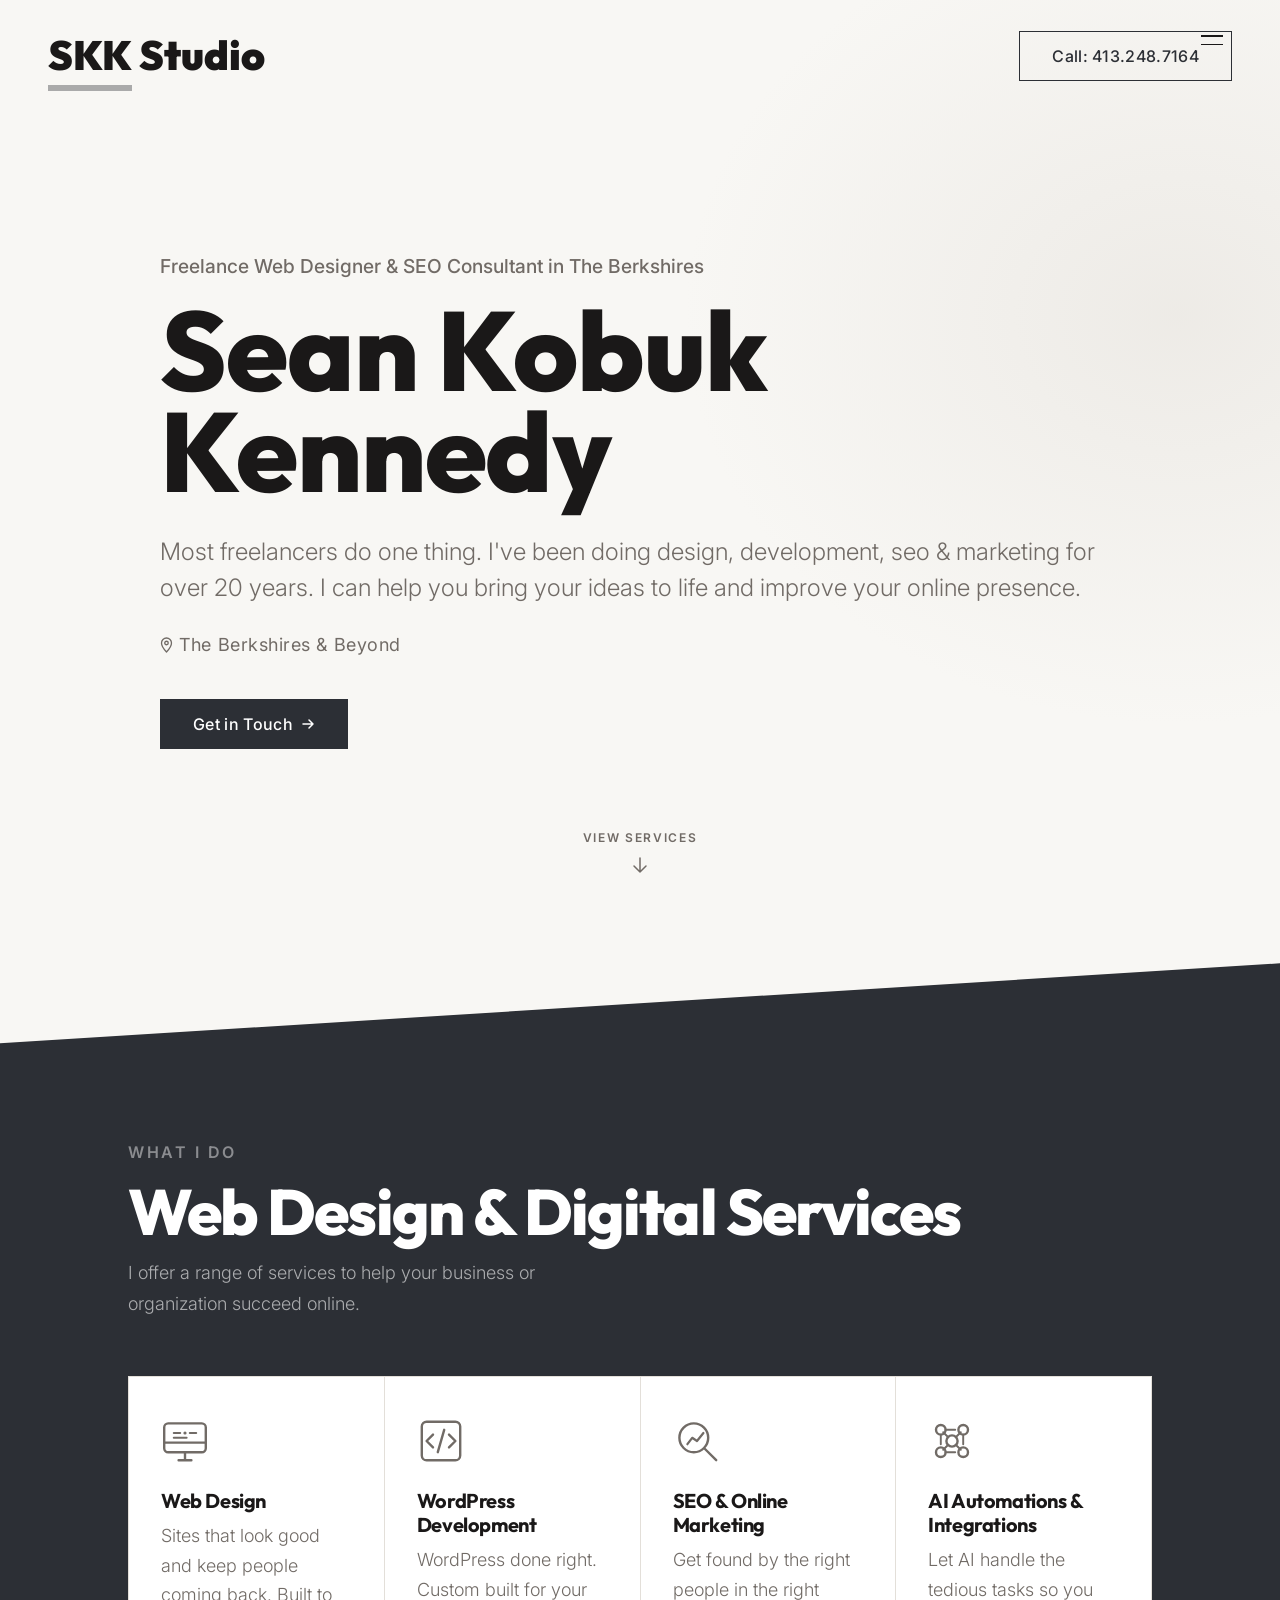
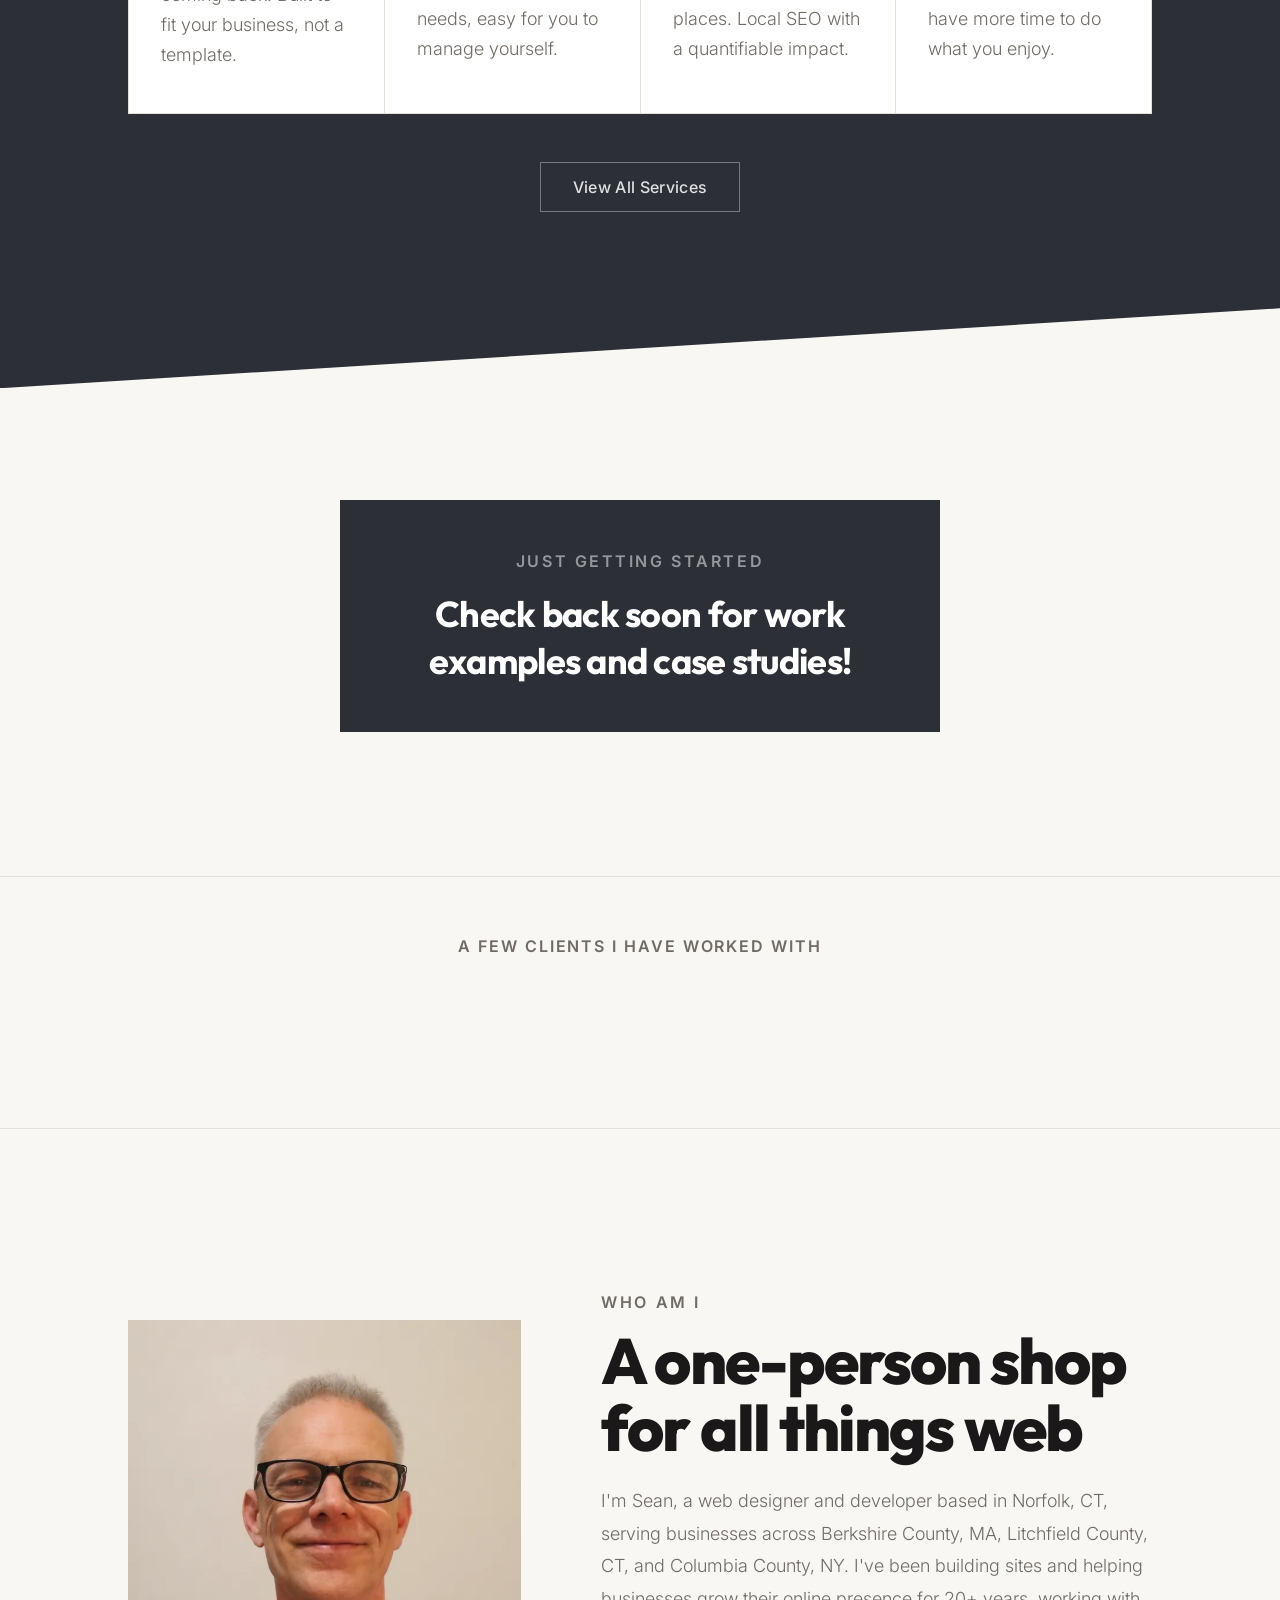
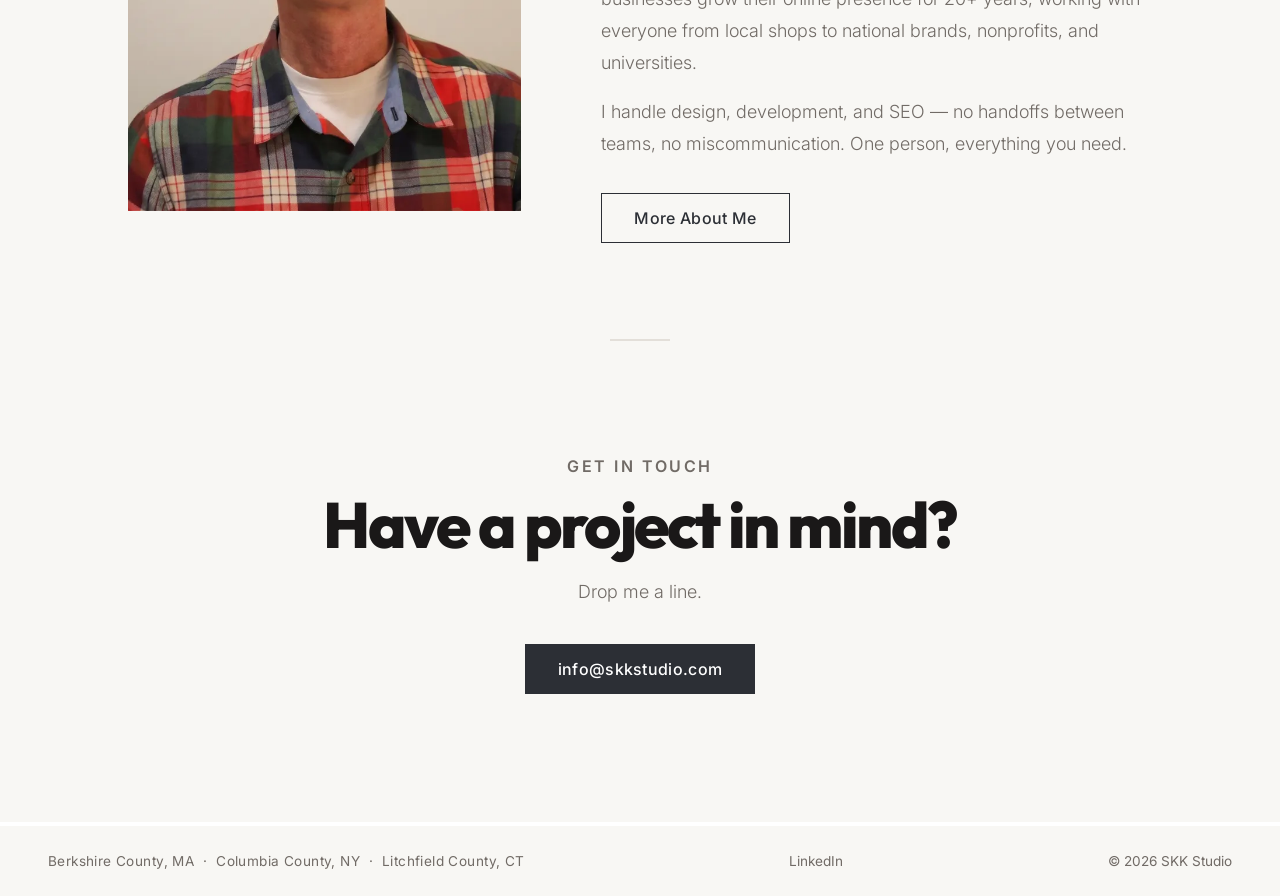
==== commit 3691c5ee: "Add music section photo, numbered section headers, LinkedIn, and music project links - Add Sean-Kobu" ====
--- a/index.html
+++ b/index.html
@@ -309,6 +309,7 @@
     <div class="container">
       <div class="site-footer__inner">
         <span class="site-footer__location">Berkshire County, MA &nbsp;·&nbsp; Columbia County, NY &nbsp;·&nbsp; Litchfield County, CT</span>
+        <a class="site-footer__linkedin" href="https://www.linkedin.com/in/seankobukkennedy/" target="_blank" rel="noopener noreferrer">LinkedIn</a>
         <span class="site-footer__copy">&copy; <span id="year"></span> SKK Studio</span>
       </div>
     </div>
--- a/css/styles.css
+++ b/css/styles.css
@@ -7,7 +7,8 @@
 html {
   scroll-behavior: smooth;
   -webkit-text-size-adjust: 100%;
-  font-size: 16px; }
+  font-size: 16px;
+  overflow-x: hidden; }
 
 body {
   font-family: "Inter", -apple-system, BlinkMacSystemFont, "Segoe UI", sans-serif;
@@ -15,9 +16,15 @@
   line-height: 1.65;
   color: #1A1818;
   background-color: #F8F7F4;
+  background-image: radial-gradient(ellipse 55% 65% at 92% 35%, rgba(227, 223, 217, 0.5) 0%, transparent 70%);
+  background-attachment: fixed;
   -webkit-font-smoothing: antialiased;
   -moz-osx-font-smoothing: grayscale;
   overflow-x: hidden; }
+  @media (max-width: 768px) {
+    body {
+      background-image: none;
+      background-attachment: initial; } }
 
 a {
   color: inherit;
@@ -119,7 +126,9 @@
 
 .menu-toggle {
   display: flex;
-  position: relative;
+  position: fixed;
+  top: 1.25rem;
+  right: clamp(1.5rem, 5vw, 3rem);
   z-index: 201;
   width: 2.5rem;
   height: 2.5rem;
@@ -151,8 +160,9 @@
   background-color: #2C2F35;
   display: flex;
   flex-direction: column;
-  justify-content: space-between;
-  padding: 5rem clamp(1.5rem, 5vw, 3rem) 3rem;
+  justify-content: center;
+  gap: 2.5rem;
+  padding: 2rem clamp(1.5rem, 5vw, 3rem);
   overflow-y: auto;
   visibility: hidden;
   clip-path: circle(0px at 100% 0);
@@ -167,6 +177,7 @@
     letter-spacing: 0.2em;
     text-transform: uppercase;
     color: rgba(255, 255, 255, 0.3);
+    text-align: center;
     opacity: 0; }
     .mobile-nav.is-open .mobile-nav__label {
       animation: navLinkIn 0.4s cubic-bezier(0.16, 1, 0.3, 1) 0.05s forwards; }
@@ -180,6 +191,7 @@
   .mobile-nav__link {
     display: flex;
     align-items: baseline;
+    justify-content: center;
     gap: 1rem;
     font-family: "Outfit", -apple-system, BlinkMacSystemFont, sans-serif;
     font-size: clamp(2.5rem, 11vw, 4rem);
@@ -210,6 +222,7 @@
   .mobile-nav__footer {
     display: flex;
     flex-direction: column;
+    align-items: center;
     gap: 0.5rem;
     opacity: 0;
     transform: translateY(12px); }
@@ -220,12 +233,14 @@
     font-size: 1.125rem;
     font-weight: 500;
     color: rgba(255, 255, 255, 0.85);
-    letter-spacing: 0.02em; }
+    letter-spacing: 0.02em;
+    text-align: center; }
   .mobile-nav__location {
     font-size: 0.85rem;
     font-weight: 400;
     color: rgba(255, 255, 255, 0.35);
-    letter-spacing: 0.03em; }
+    letter-spacing: 0.03em;
+    text-align: center; }
 
 @keyframes navLinkIn {
   from {
@@ -266,16 +281,7 @@
       align-items: flex-start;
       padding: 3rem 0 3rem; } }
   .hero__bg-glow {
-    position: absolute;
-    top: -20%;
-    right: -10%;
-    width: 70vw;
-    height: 130%;
-    background: radial-gradient(ellipse 60% 50% at 70% 40%, rgba(227, 223, 217, 0.5) 0%, transparent 70%);
-    pointer-events: none; }
-    @media (max-width: 768px) {
-      .hero__bg-glow {
-        display: none; } }
+    display: none; }
   .hero__inner {
     position: relative;
     z-index: 1;
@@ -639,7 +645,7 @@
     display: flex;
     align-items: center;
     gap: 1rem;
-    margin-bottom: 1.25rem; }
+    margin-bottom: 2rem; }
   .service-detail__icon {
     color: #716b66; }
     .service-detail--dark .service-detail__icon {
@@ -669,6 +675,10 @@
     .service-detail--dark .service-detail__aside {
       background-color: rgba(255, 255, 255, 0.05);
       border-color: rgba(255, 255, 255, 0.12); }
+    .service-detail__aside--photo {
+      background-color: transparent;
+      border: none;
+      padding: 0; }
   .service-detail__aside-title {
     font-size: 0.8rem;
     color: #716b66;
@@ -700,6 +710,40 @@
         .service-detail--dark .service-detail__list li::before {
           background-color: rgba(255, 255, 255, 0.35); }
 
+.music-links {
+  display: flex;
+  gap: 2rem;
+  margin-top: 2rem;
+  flex-wrap: wrap; }
+  .music-links__group {
+    display: flex;
+    flex-direction: column;
+    gap: 0.75rem;
+    flex: 1;
+    min-width: 10rem; }
+  .music-links__site {
+    font-family: "Outfit", -apple-system, BlinkMacSystemFont, sans-serif;
+    font-size: 1rem;
+    font-weight: 700;
+    color: #1A1818;
+    text-decoration: none;
+    border-bottom: 1.5px solid #E3DFD9;
+    padding-bottom: 0.5rem; }
+    .music-links__site:hover {
+      color: #2C2F35;
+      border-color: #2C2F35; }
+  .music-links__social {
+    list-style: none;
+    display: flex;
+    flex-direction: column;
+    gap: 0.4rem; }
+    .music-links__social a {
+      font-size: 0.875rem;
+      color: #716b66;
+      text-decoration: none; }
+      .music-links__social a:hover {
+        color: #1A1818; }
+
 .contact-cta {
   padding: 7rem 0 8rem; }
   @media (max-width: 480px) {
@@ -742,6 +786,13 @@
     font-size: .85rem;
     font-weight: 400;
     color: #716b66; }
+  .site-footer__linkedin {
+    font-size: .85rem;
+    font-weight: 400;
+    color: #716b66;
+    text-decoration: none; }
+    .site-footer__linkedin:hover {
+      color: #1A1818; }
 
 .reveal {
   opacity: 0;
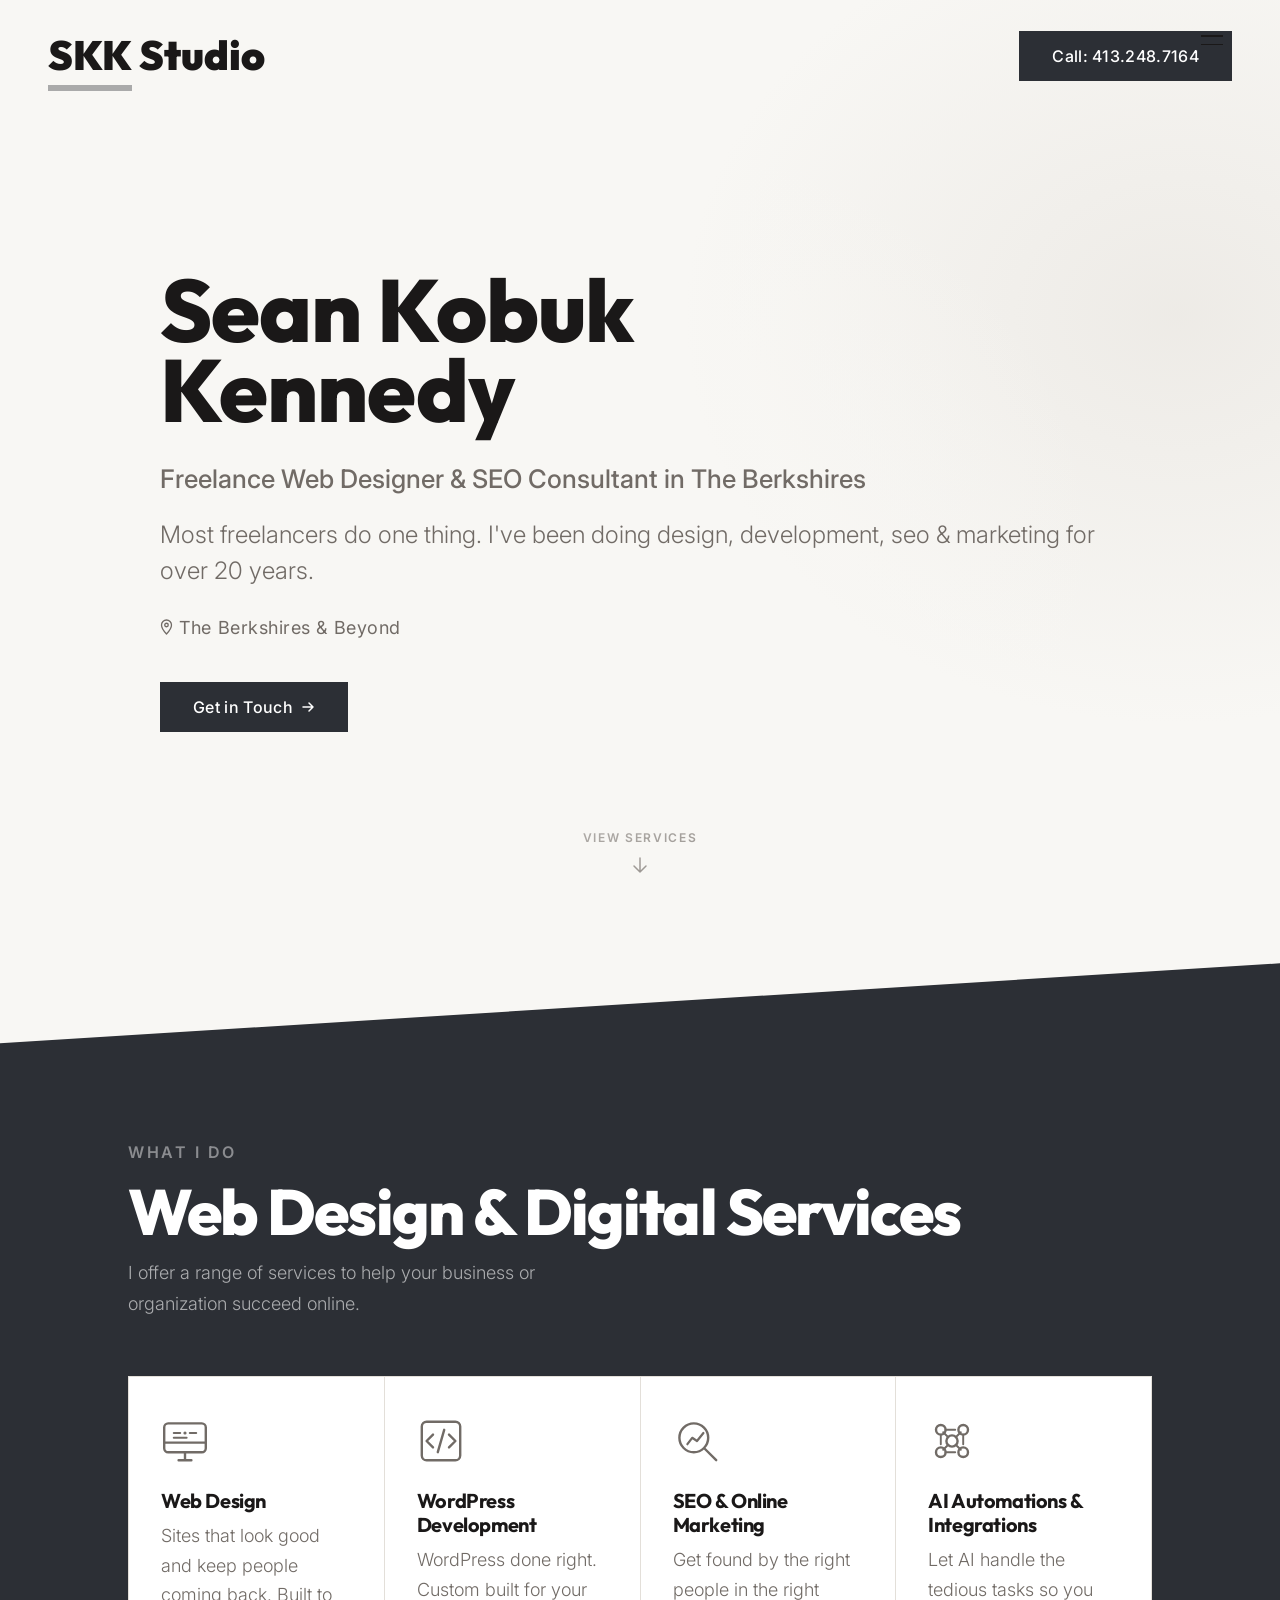
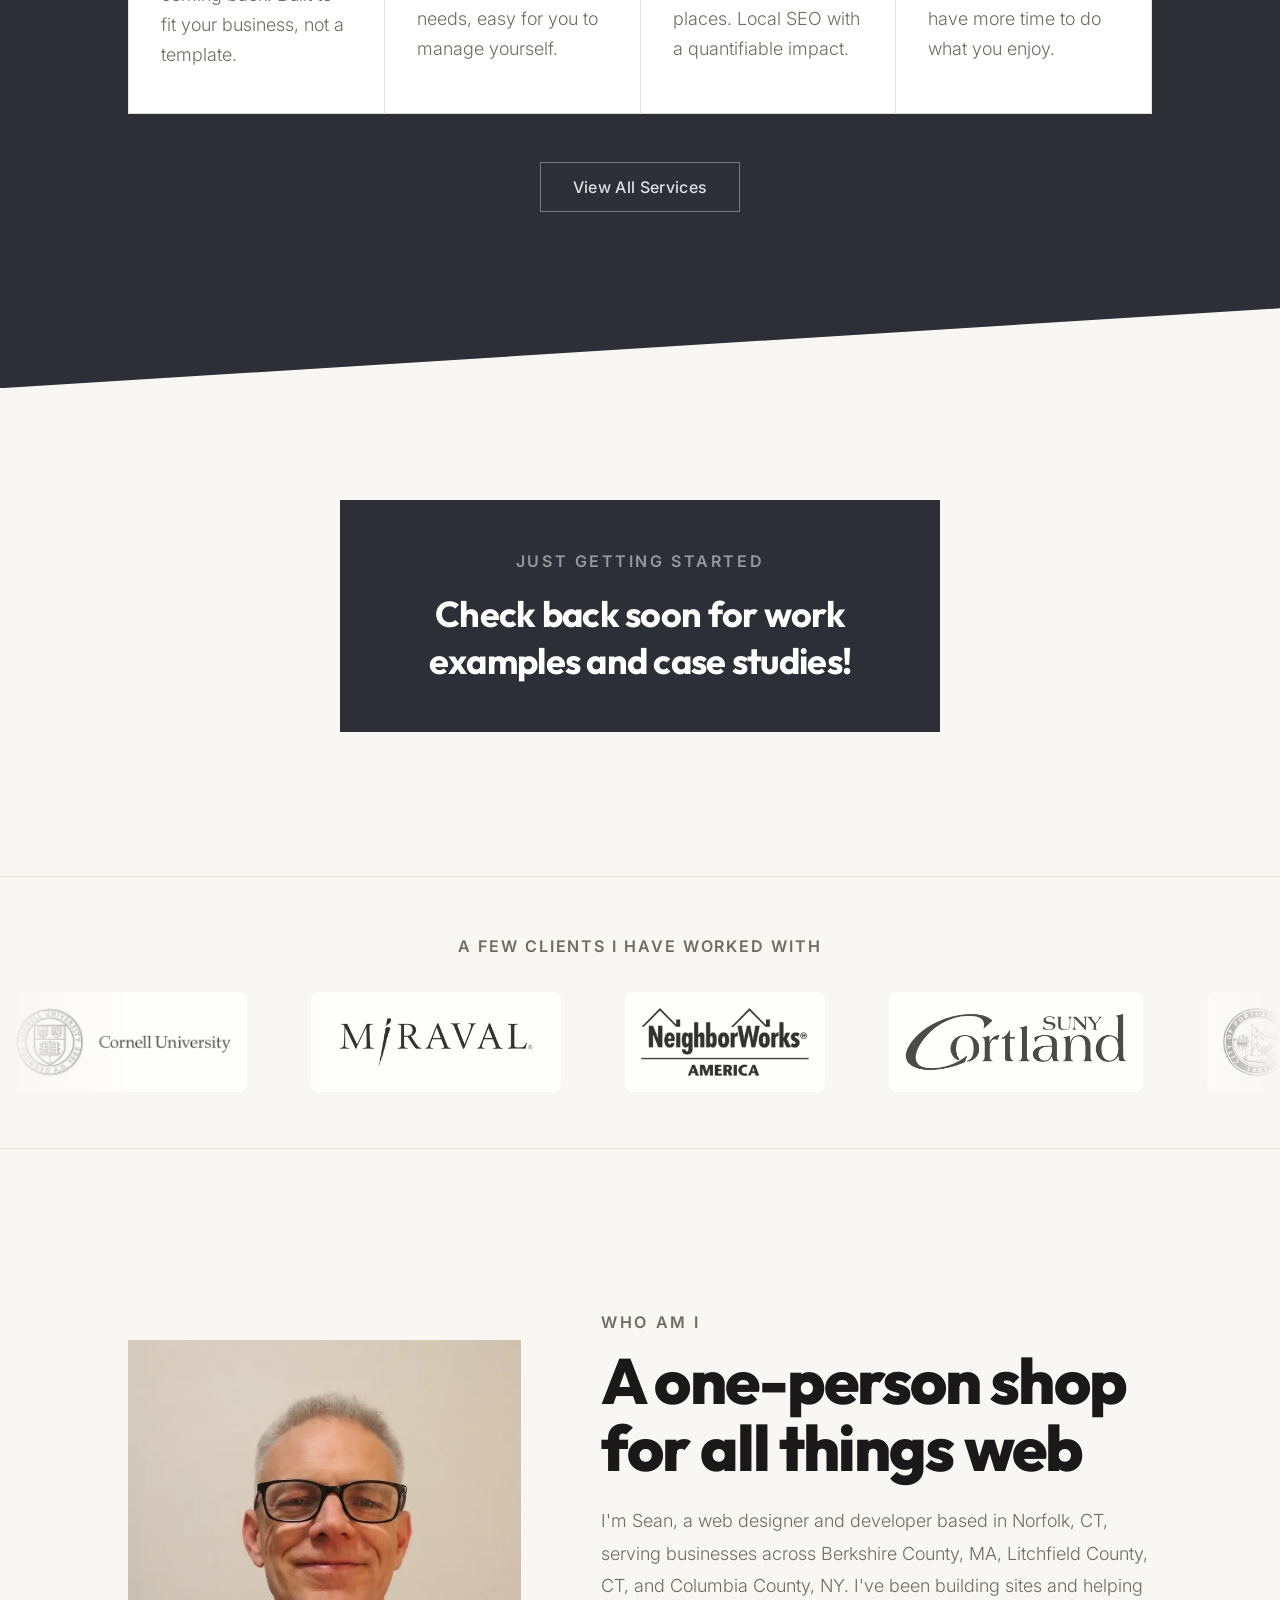
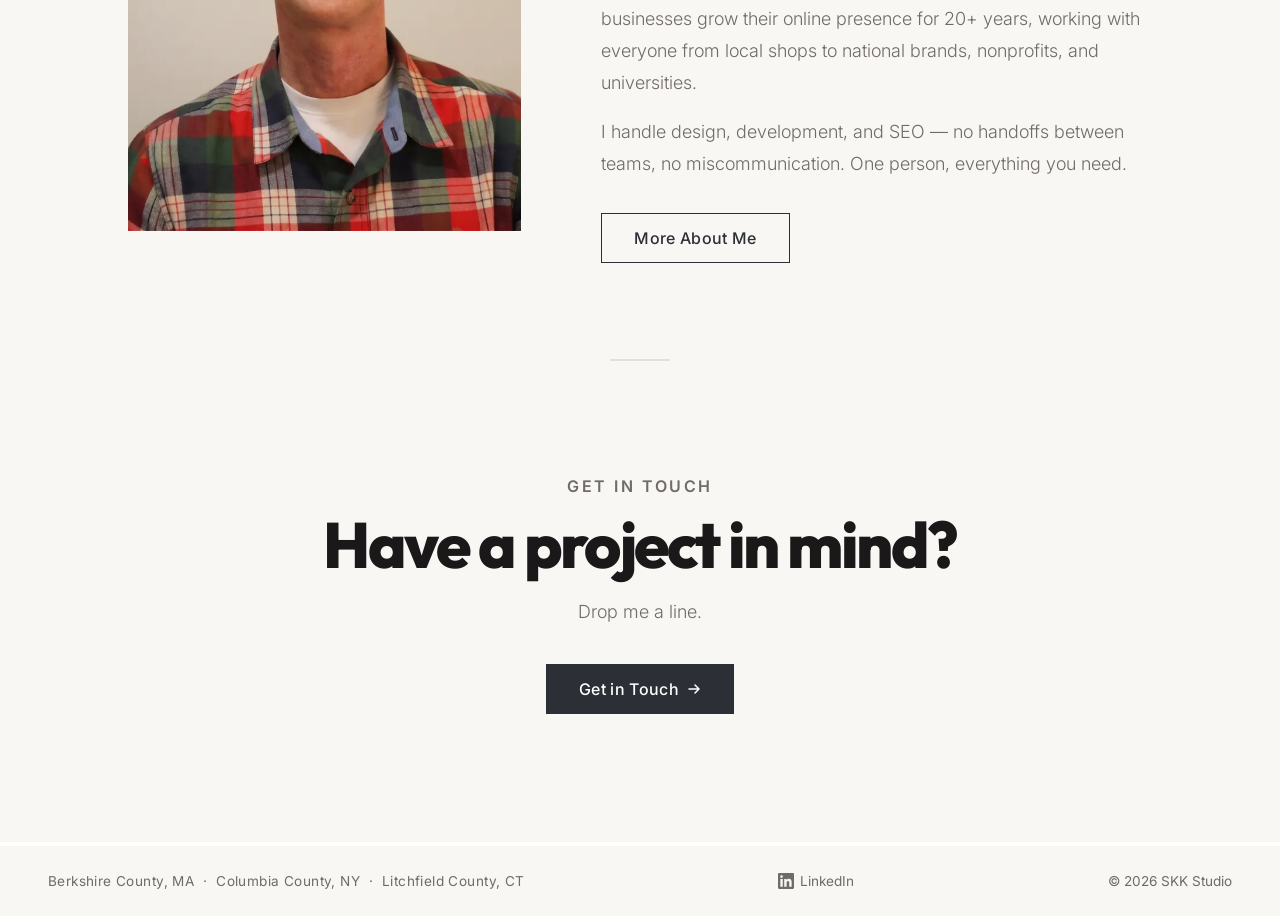
==== commit 3e8fea22: "Style updates: hero bg image, fonts, buttons, LinkedIn icon, gradient - Add etching-style page-bg im" ====
--- a/index.html
+++ b/index.html
@@ -70,7 +70,7 @@
   <header class="site-header" id="site-header">
     <div class="container">
       <a href="#" class="site-logo"><span class="site-logo__skk">SKK</span> Studio</a>
-      <a class="btn btn--outline" href="tel:413-248-7164">Call: 413.248.7164</a>
+      <a class="btn btn--primary" href="tel:413-248-7164">Call: 413.248.7164</a>
       <button class="menu-toggle" aria-label="Toggle navigation" aria-expanded="false" aria-controls="mobile-nav">
         <span></span>
         <span></span>
@@ -104,13 +104,12 @@
 
           <span class="hero__eyebrow">Available for new projects</span>
 
+          <p class="hero__name">Sean Kobuk<br>Kennedy</p>
           <h1 class="hero__h1">Freelance Web Designer &amp; SEO Consultant in The Berkshires</h1>
-
-          <p class="hero__name">Sean Kobuk<br>Kennedy</p>
 
           <p class="hero__tagline">
             Most freelancers do one thing. I've been doing design, development, seo & marketing for over 20 years.
-            I can help you bring your ideas to life and improve your online presence.
+          
             
           </p>
 
@@ -245,7 +244,7 @@
           <img src="img/neighborworks-america-logo.webp" alt="NeighborWorks America" class="client-logos__img">
           <img src="img/suny-cortland-logo.webp" alt="SUNY Cortland" class="client-logos__img">
           <img src="img/PDXUnicornSeal.webp" alt="PDX Unicorn" class="client-logos__img">
-          <img src="img/martha-stewart-martha-stewart-logo.png" alt="Martha Stewart" class="client-logos__img">
+          <img src="img/martha-stewart-logo.webp" alt="Martha Stewart" class="client-logos__img">
           <img src="img/Ongweoweh-logo.webp" alt="Ongweoweh" class="client-logos__img">
         </div>
         <!-- track 2: identical, hands off to track 1 seamlessly -->
@@ -255,7 +254,7 @@
           <img src="img/neighborworks-america-logo.webp" alt="" class="client-logos__img">
           <img src="img/suny-cortland-logo.webp" alt="" class="client-logos__img">
           <img src="img/PDXUnicornSeal.webp" alt="" class="client-logos__img">
-          <img src="img/martha-stewart-martha-stewart-logo.png" alt="" class="client-logos__img">
+          <img src="img/martha-stewart-logo.webp" alt="" class="client-logos__img">
           <img src="img/Ongweoweh-logo.webp" alt="" class="client-logos__img">
         </div>
       </div>
@@ -296,7 +295,10 @@
           <h2 class="contact-cta__title">Have a project in mind?</h2>
           <p class="contact-cta__desc">Drop me a line.</p>
           <a href="mailto:info@skkstudio.com" class="btn btn--primary">
-            info@skkstudio.com
+            Get in Touch
+            <svg width="14" height="14" viewBox="0 0 14 14" fill="none" xmlns="http://www.w3.org/2000/svg" aria-hidden="true">
+              <path d="M2 7h10M8 3l4 4-4 4" stroke="currentColor" stroke-width="1.5" stroke-linecap="round" stroke-linejoin="round"/>
+            </svg>
           </a>
         </div>
       </div>
@@ -309,7 +311,12 @@
     <div class="container">
       <div class="site-footer__inner">
         <span class="site-footer__location">Berkshire County, MA &nbsp;·&nbsp; Columbia County, NY &nbsp;·&nbsp; Litchfield County, CT</span>
-        <a class="site-footer__linkedin" href="https://www.linkedin.com/in/seankobukkennedy/" target="_blank" rel="noopener noreferrer">LinkedIn</a>
+        <a class="site-footer__linkedin" href="https://www.linkedin.com/in/seankobukkennedy/" target="_blank" rel="noopener noreferrer">
+          <svg width="16" height="16" viewBox="0 0 24 24" fill="currentColor" xmlns="http://www.w3.org/2000/svg" aria-hidden="true">
+            <path d="M20.447 20.452h-3.554v-5.569c0-1.328-.027-3.037-1.852-3.037-1.853 0-2.136 1.445-2.136 2.939v5.667H9.351V9h3.414v1.561h.046c.477-.9 1.637-1.85 3.37-1.85 3.601 0 4.267 2.37 4.267 5.455v6.286zM5.337 7.433a2.062 2.062 0 01-2.063-2.065 2.064 2.064 0 112.063 2.065zm1.782 13.019H3.555V9h3.564v11.452zM22.225 0H1.771C.792 0 0 .774 0 1.729v20.542C0 23.227.792 24 1.771 24h20.451C23.2 24 24 23.227 24 22.271V1.729C24 .774 23.2 0 22.222 0h.003z"/>
+          </svg>
+          LinkedIn
+        </a>
         <span class="site-footer__copy">&copy; <span id="year"></span> SKK Studio</span>
       </div>
     </div>
--- a/css/styles.css
+++ b/css/styles.css
@@ -230,7 +230,7 @@
       animation: navLinkIn 0.5s cubic-bezier(0.16, 1, 0.3, 1) 0.36s forwards; }
   .mobile-nav__call {
     font-family: "Outfit", -apple-system, BlinkMacSystemFont, sans-serif;
-    font-size: 1.125rem;
+    font-size: 2rem;
     font-weight: 500;
     color: rgba(255, 255, 255, 0.85);
     letter-spacing: 0.02em;
@@ -273,13 +273,42 @@
   display: flex;
   align-items: center;
   min-height: calc(100vh - 6rem);
-  padding-bottom: 5rem;
-  overflow: hidden; }
+  padding-bottom: 5rem; }
   @media (max-width: 768px) {
     .hero {
       min-height: unset;
       align-items: flex-start;
       padding: 3rem 0 3rem; } }
+  .hero::before {
+    content: '';
+    position: absolute;
+    top: -200px;
+    left: 0;
+    right: 0;
+    bottom: 0;
+    background-image: url("../img/page-bg.webp");
+    background-size: cover;
+    background-position: center top;
+    background-repeat: no-repeat;
+    opacity: 0.3;
+    filter: grayscale(100%) contrast(600%) brightness(25%);
+    mask-image: radial-gradient(ellipse 90% 80% at 50% 45%, black 0%, transparent 72%);
+    -webkit-mask-image: radial-gradient(ellipse 90% 80% at 50% 45%, black 0%, transparent 72%);
+    pointer-events: none;
+    z-index: 0; }
+    @media (max-width: 768px) {
+      .hero::before {
+        display: none; } }
+  .hero::after {
+    content: '';
+    position: absolute;
+    inset: 0;
+    background: radial-gradient(ellipse 55% 70% at 42% 55%, rgba(248, 247, 244, 0.9) 0%, rgba(248, 247, 244, 0.45) 50%, transparent 80%);
+    pointer-events: none;
+    z-index: 0; }
+    @media (max-width: 768px) {
+      .hero::after {
+        display: none; } }
   .hero__bg-glow {
     display: none; }
   .hero__inner {
@@ -300,14 +329,14 @@
       flex-shrink: 0; }
   .hero__h1 {
     font-family: "Inter", -apple-system, BlinkMacSystemFont, "Segoe UI", sans-serif;
-    font-size: clamp(1rem, 1.5vw, 1.25rem);
+    font-size: clamp(1.25rem, 2vw, 1.75rem);
     font-weight: 500;
     color: #716b66;
     line-height: 1.4;
     margin-bottom: 1.25rem; }
   .hero__name {
     font-family: "Outfit", -apple-system, BlinkMacSystemFont, sans-serif;
-    font-size: clamp(3rem, 9vw, 7rem);
+    font-size: clamp(2.5rem, 7.5vw, 5.5rem);
     font-weight: 800;
     letter-spacing: -0.01em;
     line-height: 0.9;
@@ -370,7 +399,10 @@
     animation: logo-scroll 28s linear infinite;
     will-change: transform; }
   .client-logos__img {
-    height: 80px;
+    height: 100px;
+    padding: 1rem;
+    background-color: #fff;
+    border-radius: 8px;
     width: auto;
     object-fit: contain;
     filter: grayscale(100%);
@@ -574,8 +606,7 @@
   margin: 0 auto; }
 
 .page-hero {
-  padding: 4rem 0 5rem;
-  background-color: #F8F7F4; }
+  padding: 4rem 0 5rem; }
   @media (max-width: 768px) {
     .page-hero {
       padding: 3rem 0 3.5rem; } }
@@ -787,6 +818,9 @@
     font-weight: 400;
     color: #716b66; }
   .site-footer__linkedin {
+    display: inline-flex;
+    align-items: center;
+    gap: 0.4rem;
     font-size: .85rem;
     font-weight: 400;
     color: #716b66;
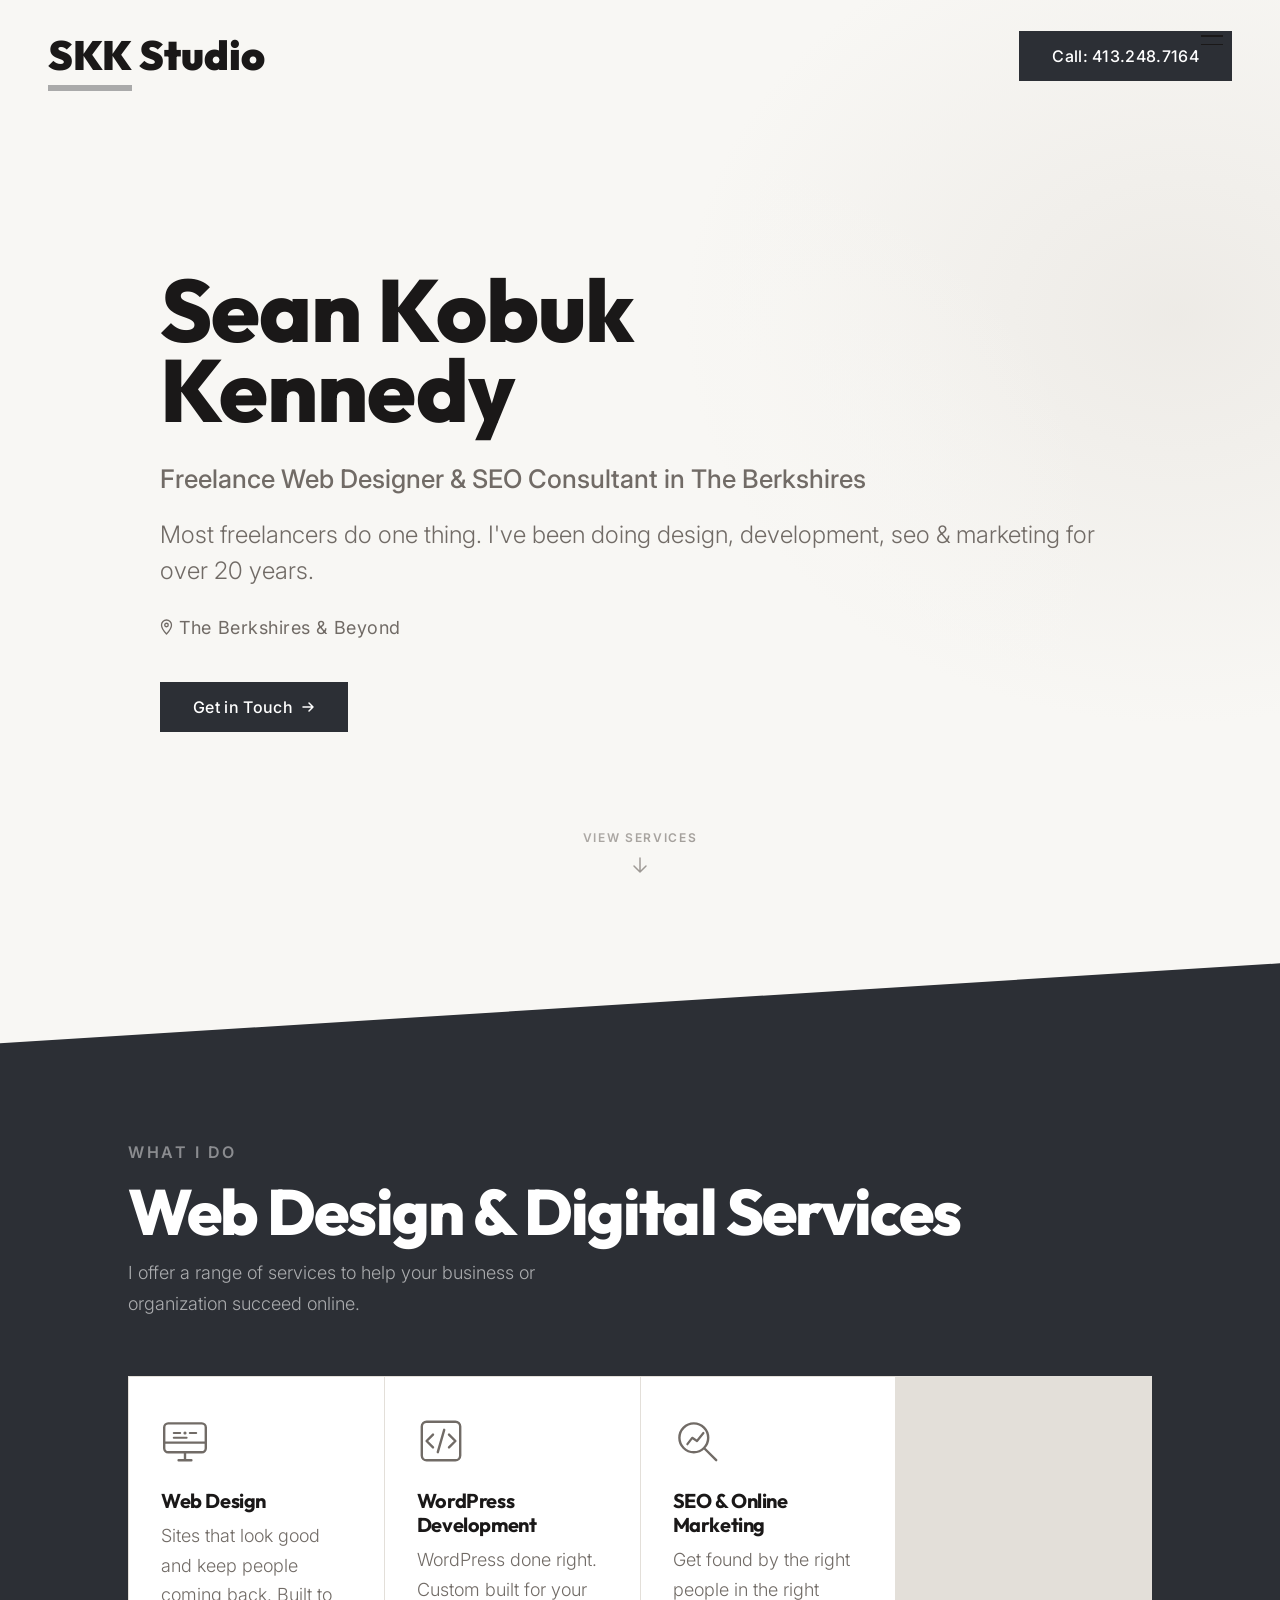
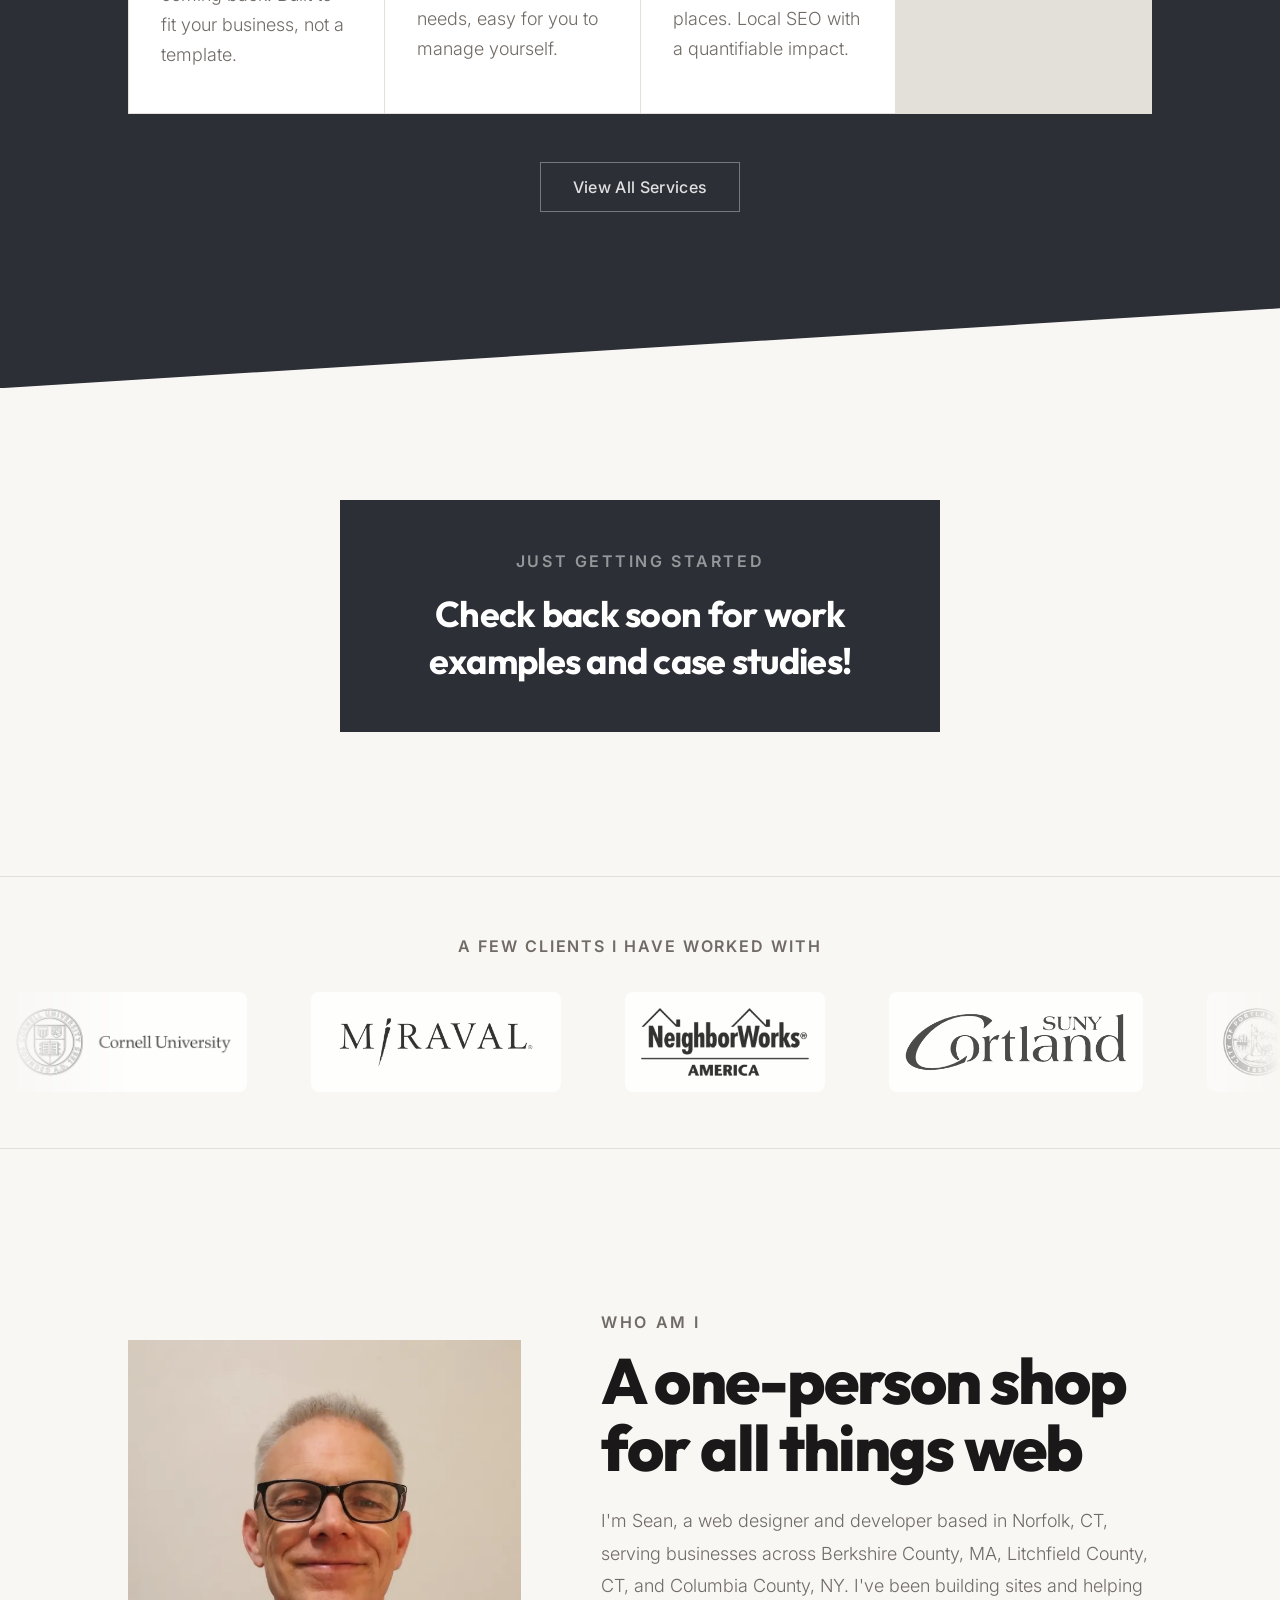
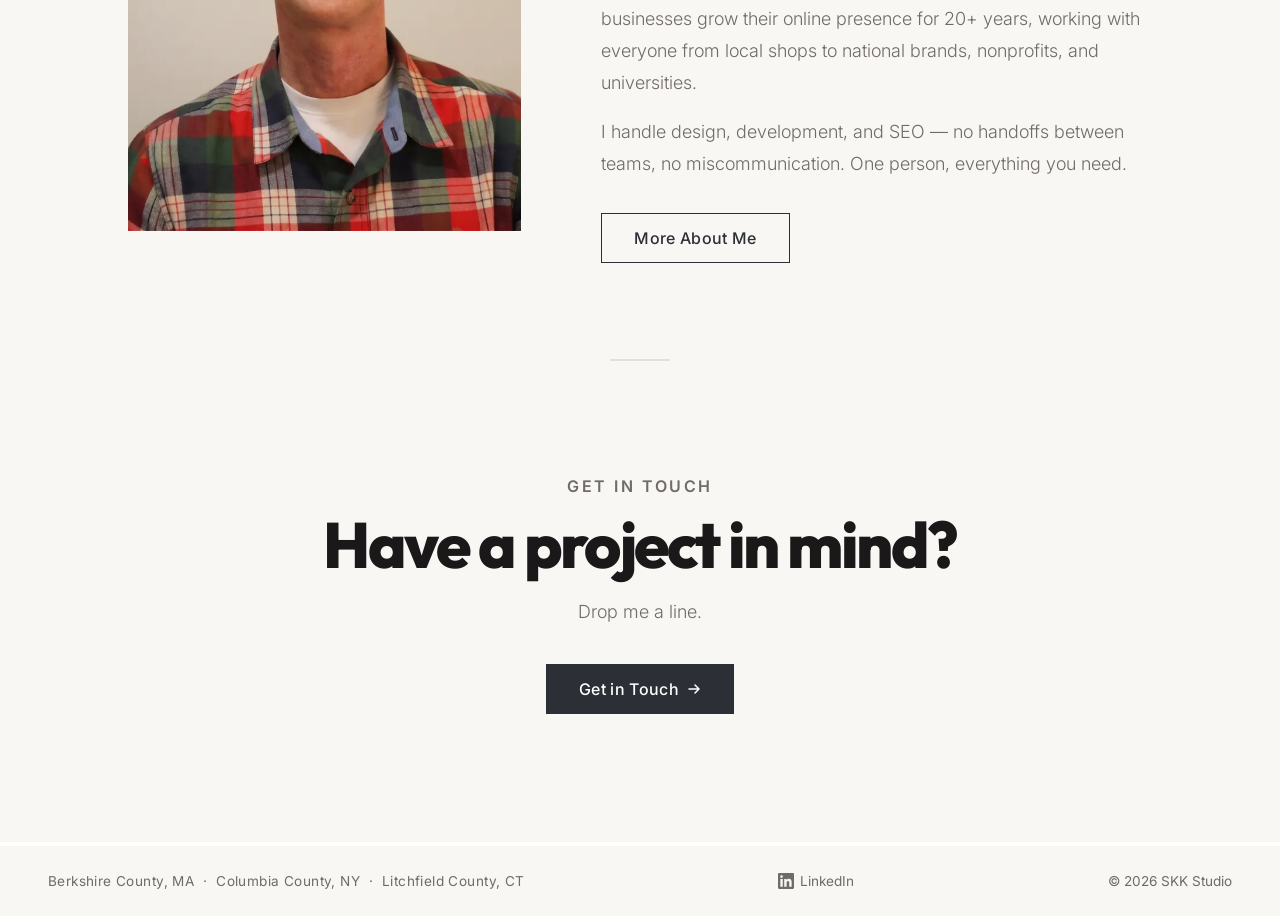
==== commit 46825fab: "Temporarily hide AI Automations service Comment out the AI Automations & Integrations service card o" ====
--- a/index.html
+++ b/index.html
@@ -31,7 +31,7 @@
     "@context": "https://schema.org",
     "@type": "ProfessionalService",
     "name": "SKK Studio",
-    "description": "Freelance web design, WordPress development, SEO, and AI automation services for businesses in Berkshire County MA, Litchfield County CT, and Columbia County NY.",
+    "description": "Freelance web design, WordPress development, and SEO services for businesses in Berkshire County MA, Litchfield County CT, and Columbia County NY.",
     "url": "https://skkstudio.com",
     "email": "info@skkstudio.com",
     "founder": { "@type": "Person", "name": "Sean K Kennedy" },
@@ -52,8 +52,7 @@
       "itemListElement": [
         { "@type": "Offer", "itemOffered": { "@type": "Service", "name": "Web Design" } },
         { "@type": "Offer", "itemOffered": { "@type": "Service", "name": "WordPress Development" } },
-        { "@type": "Offer", "itemOffered": { "@type": "Service", "name": "SEO & Online Marketing" } },
-        { "@type": "Offer", "itemOffered": { "@type": "Service", "name": "AI Automations & Integrations" } }
+        { "@type": "Offer", "itemOffered": { "@type": "Service", "name": "SEO & Online Marketing" } }
       ]
     }
   }
@@ -198,6 +197,7 @@
             <p class="service-card__desc">Get found by the right people in the right places. Local SEO with a quantifiable impact.</p>
           </article>
 
+          <!-- AI Automations card temporarily hidden
           <article class="service-card reveal">
             <div class="service-card__icon" aria-hidden="true">
               <svg width="30" height="30" viewBox="0 0 30 30" fill="none" xmlns="http://www.w3.org/2000/svg">
@@ -212,6 +212,7 @@
             <h3 class="service-card__title"><a href="/services#ai-automations">AI Automations &amp; Integrations</a></h3>
             <p class="service-card__desc">Let AI handle the tedious tasks so you have more time to do what you enjoy.</p>
           </article>
+          -->
 
         </div>
 
--- a/css/styles.css
+++ b/css/styles.css
@@ -2,13 +2,15 @@
 *, *::before, *::after {
   box-sizing: border-box;
   margin: 0;
-  padding: 0; }
+  padding: 0;
+}
 
 html {
   scroll-behavior: smooth;
   -webkit-text-size-adjust: 100%;
   font-size: 16px;
-  overflow-x: hidden; }
+  overflow-x: hidden;
+}
 
 body {
   font-family: "Inter", -apple-system, BlinkMacSystemFont, "Segoe UI", sans-serif;
@@ -20,28 +22,35 @@
   background-attachment: fixed;
   -webkit-font-smoothing: antialiased;
   -moz-osx-font-smoothing: grayscale;
-  overflow-x: hidden; }
-  @media (max-width: 768px) {
-    body {
-      background-image: none;
-      background-attachment: initial; } }
+  overflow-x: hidden;
+}
+@media (max-width: 768px) {
+  body {
+    background-image: none;
+    background-attachment: initial;
+  }
+}
 
 a {
   color: inherit;
-  text-decoration: none; }
+  text-decoration: none;
+}
 
 img, svg {
   display: block;
-  max-width: 100%; }
+  max-width: 100%;
+}
 
 ul, ol {
-  list-style: none; }
+  list-style: none;
+}
 
 .container {
   max-width: 1120px;
   margin: 0 auto;
   padding-left: clamp(1.5rem, 5vw, 3rem);
-  padding-right: clamp(1.5rem, 5vw, 3rem); }
+  padding-right: clamp(1.5rem, 5vw, 3rem);
+}
 
 h2 {
   font-family: "Outfit", -apple-system, BlinkMacSystemFont, sans-serif;
@@ -49,33 +58,40 @@
   font-weight: 800;
   letter-spacing: -0.03em;
   line-height: 1.05;
-  color: #1A1818; }
-
-.section-desc, .hero__status, .service-card__desc, .about__bio p, .page-hero__desc, .service-detail__desc, .contact-cta__desc {
+  color: #1A1818;
+}
+
+.contact-cta__desc, .service-detail__desc, .page-hero__desc, .about__bio p, .service-card__desc, .hero__status, .section-desc {
   font-size: 1.125rem;
   font-weight: 300;
   color: #716b66;
-  line-height: 1.75; }
-
-.section-label, .hero__eyebrow, .coming-soon__label, .page-hero__eyebrow, .service-detail__aside-title {
+  line-height: 1.75;
+}
+
+.service-detail__aside-title, .page-hero__eyebrow, .coming-soon__label, .hero__eyebrow, .section-label {
   font-size: 1rem;
   font-weight: 600;
   letter-spacing: 0.16em;
-  text-transform: uppercase; }
+  text-transform: uppercase;
+}
 
 .section-label {
   display: inline-block;
   color: #716b66;
-  margin-bottom: 0.75rem; }
+  margin-bottom: 0.75rem;
+}
 
 .section-title {
-  margin-bottom: 0.75rem; }
+  margin-bottom: 0.75rem;
+}
 
 .section-desc {
-  max-width: 46ch; }
+  max-width: 46ch;
+}
 
 .section-header {
-  margin-bottom: 3.5rem; }
+  margin-bottom: 3.5rem;
+}
 
 .btn {
   display: inline-flex;
@@ -89,40 +105,51 @@
   padding: 1rem 2rem;
   border: 1.5px solid transparent;
   cursor: pointer;
-  transition: background-color 0.35s cubic-bezier(0.4, 0, 0.2, 1), border-color 0.35s cubic-bezier(0.4, 0, 0.2, 1), color 0.35s cubic-bezier(0.4, 0, 0.2, 1), transform 0.2s cubic-bezier(0.4, 0, 0.2, 1), box-shadow 0.35s cubic-bezier(0.4, 0, 0.2, 1); }
-  .btn--primary {
-    background-color: #2C2F35;
-    border-color: #2C2F35;
-    color: #FFFFFF; }
-    .btn--primary:hover {
-      background-color: #1E2C38;
-      border-color: #1E2C38;
-      transform: translateY(-1px);
-      box-shadow: 0 4px 16px rgba(44, 47, 53, 0.22); }
-    .btn--primary:active {
-      transform: translateY(0); }
-  .btn--outline {
-    background-color: transparent;
-    border-color: #2C2F35;
-    color: #2C2F35; }
-    .btn--outline:hover {
-      background-color: #2C2F35;
-      color: #FFFFFF; }
+  transition: background-color 0.35s cubic-bezier(0.4, 0, 0.2, 1), border-color 0.35s cubic-bezier(0.4, 0, 0.2, 1), color 0.35s cubic-bezier(0.4, 0, 0.2, 1), transform 0.2s cubic-bezier(0.4, 0, 0.2, 1), box-shadow 0.35s cubic-bezier(0.4, 0, 0.2, 1);
+}
+.btn--primary {
+  background-color: #2C2F35;
+  border-color: #2C2F35;
+  color: #FFFFFF;
+}
+.btn--primary:hover {
+  background-color: #1E2C38;
+  border-color: #1E2C38;
+  transform: translateY(-1px);
+  box-shadow: 0 4px 16px rgba(44, 47, 53, 0.22);
+}
+.btn--primary:active {
+  transform: translateY(0);
+}
+.btn--outline {
+  background-color: transparent;
+  border-color: #2C2F35;
+  color: #2C2F35;
+}
+.btn--outline:hover {
+  background-color: #2C2F35;
+  color: #FFFFFF;
+}
 
 .site-header {
   position: static;
-  padding: 1.375rem 0; }
-  .site-header .container {
-    max-width: 1320px;
-    display: flex;
-    align-items: center;
-    justify-content: space-between;
-    gap: 1.5rem; }
+  padding: 1.375rem 0;
+}
+.site-header .container {
+  max-width: 1320px;
+  display: flex;
+  align-items: center;
+  justify-content: space-between;
+  gap: 1.5rem;
+}
+.site-header .btn--outline {
+  margin-left: auto;
+}
+@media (max-width: 768px) {
   .site-header .btn--outline {
-    margin-left: auto; }
-    @media (max-width: 768px) {
-      .site-header .btn--outline {
-        display: none; } }
+    display: none;
+  }
+}
 
 .menu-toggle {
   display: flex;
@@ -139,19 +166,24 @@
   background: none;
   border: none;
   cursor: pointer;
-  padding: 0; }
-  .menu-toggle span {
-    display: block;
-    width: 22px;
-    height: 1.5px;
-    background-color: #1A1818;
-    transition: transform 0.35s cubic-bezier(0.4, 0, 0.2, 1), opacity 0.25s cubic-bezier(0.4, 0, 0.2, 1), background-color 0.3s; }
-  .menu-toggle.is-active span {
-    background-color: #fff; }
-    .menu-toggle.is-active span:first-child {
-      transform: translateY(4.25px) rotate(45deg); }
-    .menu-toggle.is-active span:last-child {
-      transform: translateY(-4.25px) rotate(-45deg); }
+  padding: 0;
+}
+.menu-toggle span {
+  display: block;
+  width: 22px;
+  height: 1.5px;
+  background-color: #1A1818;
+  transition: transform 0.35s cubic-bezier(0.4, 0, 0.2, 1), opacity 0.25s cubic-bezier(0.4, 0, 0.2, 1), background-color 0.3s;
+}
+.menu-toggle.is-active span {
+  background-color: #fff;
+}
+.menu-toggle.is-active span:first-child {
+  transform: translateY(4.25px) rotate(45deg);
+}
+.menu-toggle.is-active span:last-child {
+  transform: translateY(-4.25px) rotate(-45deg);
+}
 
 .mobile-nav {
   position: fixed;
@@ -166,258 +198,292 @@
   overflow-y: auto;
   visibility: hidden;
   clip-path: circle(0px at 100% 0);
-  transition: clip-path 0.6s cubic-bezier(0.16, 1, 0.3, 1), visibility 0s linear 0.6s; }
-  .mobile-nav.is-open {
-    visibility: visible;
-    clip-path: circle(150% at 100% 0);
-    transition: clip-path 0.6s cubic-bezier(0.16, 1, 0.3, 1), visibility 0s; }
-  .mobile-nav__label {
-    font-size: 0.7rem;
-    font-weight: 600;
-    letter-spacing: 0.2em;
-    text-transform: uppercase;
-    color: rgba(255, 255, 255, 0.3);
-    text-align: center;
-    opacity: 0; }
-    .mobile-nav.is-open .mobile-nav__label {
-      animation: navLinkIn 0.4s cubic-bezier(0.16, 1, 0.3, 1) 0.05s forwards; }
-  .mobile-nav__bottom {
-    display: flex;
-    flex-direction: column;
-    gap: 3rem; }
-  .mobile-nav__links {
-    display: flex;
-    flex-direction: column; }
-  .mobile-nav__link {
-    display: flex;
-    align-items: baseline;
-    justify-content: center;
-    gap: 1rem;
-    font-family: "Outfit", -apple-system, BlinkMacSystemFont, sans-serif;
-    font-size: clamp(2.5rem, 11vw, 4rem);
-    font-weight: 700;
-    letter-spacing: -0.02em;
-    color: rgba(255, 255, 255, 0.88);
-    padding: 1rem 0;
-    border-bottom: 1px solid rgba(255, 255, 255, 0.1);
-    opacity: 0;
-    transform: translateY(20px);
-    transition: color 0.2s cubic-bezier(0.4, 0, 0.2, 1); }
-    .mobile-nav__link span {
-      font-family: "Inter", -apple-system, BlinkMacSystemFont, "Segoe UI", sans-serif;
-      font-size: 0.8rem;
-      font-weight: 400;
-      color: rgba(255, 255, 255, 0.3);
-      letter-spacing: 0.04em; }
-    .mobile-nav__link:hover {
-      color: #fff; }
-    .mobile-nav.is-open .mobile-nav__link {
-      animation: navLinkIn 0.5s cubic-bezier(0.16, 1, 0.3, 1) forwards; }
-      .mobile-nav.is-open .mobile-nav__link:nth-child(1) {
-        animation-delay: 0.15s; }
-      .mobile-nav.is-open .mobile-nav__link:nth-child(2) {
-        animation-delay: 0.22s; }
-      .mobile-nav.is-open .mobile-nav__link:nth-child(3) {
-        animation-delay: 0.29s; }
-  .mobile-nav__footer {
-    display: flex;
-    flex-direction: column;
-    align-items: center;
-    gap: 0.5rem;
-    opacity: 0;
-    transform: translateY(12px); }
-    .mobile-nav.is-open .mobile-nav__footer {
-      animation: navLinkIn 0.5s cubic-bezier(0.16, 1, 0.3, 1) 0.36s forwards; }
-  .mobile-nav__call {
-    font-family: "Outfit", -apple-system, BlinkMacSystemFont, sans-serif;
-    font-size: 2rem;
-    font-weight: 500;
-    color: rgba(255, 255, 255, 0.85);
-    letter-spacing: 0.02em;
-    text-align: center; }
-  .mobile-nav__location {
-    font-size: 0.85rem;
-    font-weight: 400;
-    color: rgba(255, 255, 255, 0.35);
-    letter-spacing: 0.03em;
-    text-align: center; }
+  transition: clip-path 0.6s cubic-bezier(0.16, 1, 0.3, 1), visibility 0s linear 0.6s;
+}
+.mobile-nav.is-open {
+  visibility: visible;
+  clip-path: circle(150% at 100% 0);
+  transition: clip-path 0.6s cubic-bezier(0.16, 1, 0.3, 1), visibility 0s;
+}
+.mobile-nav__label {
+  font-size: 0.7rem;
+  font-weight: 600;
+  letter-spacing: 0.2em;
+  text-transform: uppercase;
+  color: rgba(255, 255, 255, 0.3);
+  text-align: center;
+  opacity: 0;
+}
+.mobile-nav.is-open .mobile-nav__label {
+  animation: navLinkIn 0.4s cubic-bezier(0.16, 1, 0.3, 1) 0.05s forwards;
+}
+.mobile-nav__bottom {
+  display: flex;
+  flex-direction: column;
+  gap: 3rem;
+}
+.mobile-nav__links {
+  display: flex;
+  flex-direction: column;
+}
+.mobile-nav__link {
+  display: flex;
+  align-items: baseline;
+  justify-content: center;
+  gap: 1rem;
+  font-family: "Outfit", -apple-system, BlinkMacSystemFont, sans-serif;
+  font-size: clamp(2.5rem, 11vw, 4rem);
+  font-weight: 700;
+  letter-spacing: -0.02em;
+  color: rgba(255, 255, 255, 0.88);
+  padding: 1rem 0;
+  border-bottom: 1px solid rgba(255, 255, 255, 0.1);
+  opacity: 0;
+  transform: translateY(20px);
+  transition: color 0.2s cubic-bezier(0.4, 0, 0.2, 1);
+}
+.mobile-nav__link span {
+  font-family: "Inter", -apple-system, BlinkMacSystemFont, "Segoe UI", sans-serif;
+  font-size: 0.8rem;
+  font-weight: 400;
+  color: rgba(255, 255, 255, 0.3);
+  letter-spacing: 0.04em;
+}
+.mobile-nav__link:hover {
+  color: #fff;
+}
+.mobile-nav.is-open .mobile-nav__link {
+  animation: navLinkIn 0.5s cubic-bezier(0.16, 1, 0.3, 1) forwards;
+}
+.mobile-nav.is-open .mobile-nav__link:nth-child(1) {
+  animation-delay: 0.15s;
+}
+.mobile-nav.is-open .mobile-nav__link:nth-child(2) {
+  animation-delay: 0.22s;
+}
+.mobile-nav.is-open .mobile-nav__link:nth-child(3) {
+  animation-delay: 0.29s;
+}
+.mobile-nav__footer {
+  display: flex;
+  flex-direction: column;
+  align-items: center;
+  gap: 0.5rem;
+  opacity: 0;
+  transform: translateY(12px);
+}
+.mobile-nav.is-open .mobile-nav__footer {
+  animation: navLinkIn 0.5s cubic-bezier(0.16, 1, 0.3, 1) 0.36s forwards;
+}
+.mobile-nav__call {
+  font-family: "Outfit", -apple-system, BlinkMacSystemFont, sans-serif;
+  font-size: 2rem;
+  font-weight: 500;
+  color: rgba(255, 255, 255, 0.85);
+  letter-spacing: 0.02em;
+  text-align: center;
+}
+.mobile-nav__location {
+  font-size: 0.85rem;
+  font-weight: 400;
+  color: rgba(255, 255, 255, 0.35);
+  letter-spacing: 0.03em;
+  text-align: center;
+}
 
 @keyframes navLinkIn {
   from {
     opacity: 0;
-    transform: translateY(20px); }
+    transform: translateY(20px);
+  }
   to {
     opacity: 1;
-    transform: translateY(0); } }
+    transform: translateY(0);
+  }
+}
 .site-logo {
   font-family: "Outfit", -apple-system, BlinkMacSystemFont, sans-serif;
   font-size: 2.55rem;
   font-weight: 900;
   color: #1A1818;
-  transition: opacity 0.2s cubic-bezier(0.4, 0, 0.2, 1); }
-  .site-logo:hover {
-    opacity: 0.65; }
-  .site-logo__skk {
-    position: relative; }
-    .site-logo__skk::after {
-      content: '';
-      position: absolute;
-      bottom: -0.25em;
-      left: 0;
-      width: 100%;
-      height: 6px;
-      background-color: #aaa; }
+  transition: opacity 0.2s cubic-bezier(0.4, 0, 0.2, 1);
+}
+.site-logo:hover {
+  opacity: 0.65;
+}
+.site-logo__skk {
+  position: relative;
+}
+.site-logo__skk::after {
+  content: "";
+  position: absolute;
+  bottom: -0.25em;
+  left: 0;
+  width: 100%;
+  height: 6px;
+  background-color: #aaa;
+}
 
 .hero {
   position: relative;
   display: flex;
   align-items: center;
   min-height: calc(100vh - 6rem);
-  padding-bottom: 5rem; }
-  @media (max-width: 768px) {
-    .hero {
-      min-height: unset;
-      align-items: flex-start;
-      padding: 3rem 0 3rem; } }
-  .hero::before {
-    content: '';
-    position: absolute;
-    top: -200px;
-    left: 0;
-    right: 0;
-    bottom: 0;
-    background-image: url("../img/page-bg.webp");
-    background-size: cover;
-    background-position: center top;
-    background-repeat: no-repeat;
-    opacity: 0.3;
-    filter: grayscale(100%) contrast(600%) brightness(25%);
-    mask-image: radial-gradient(ellipse 90% 80% at 50% 45%, black 0%, transparent 72%);
-    -webkit-mask-image: radial-gradient(ellipse 90% 80% at 50% 45%, black 0%, transparent 72%);
-    pointer-events: none;
-    z-index: 0; }
-    @media (max-width: 768px) {
-      .hero::before {
-        display: none; } }
+  padding-bottom: 5rem;
+}
+@media (max-width: 768px) {
+  .hero {
+    min-height: unset;
+    align-items: flex-start;
+    padding: 3rem 0 3rem;
+  }
+}
+.hero::after {
+  content: "";
+  position: absolute;
+  inset: 0;
+  background: radial-gradient(ellipse 55% 70% at 42% 55%, rgba(248, 247, 244, 0.9) 0%, rgba(248, 247, 244, 0.45) 50%, transparent 80%);
+  pointer-events: none;
+  z-index: 0;
+}
+@media (max-width: 768px) {
   .hero::after {
-    content: '';
-    position: absolute;
-    inset: 0;
-    background: radial-gradient(ellipse 55% 70% at 42% 55%, rgba(248, 247, 244, 0.9) 0%, rgba(248, 247, 244, 0.45) 50%, transparent 80%);
-    pointer-events: none;
-    z-index: 0; }
-    @media (max-width: 768px) {
-      .hero::after {
-        display: none; } }
-  .hero__bg-glow {
-    display: none; }
-  .hero__inner {
-    position: relative;
-    z-index: 1;
-    max-width: 960px; }
-  .hero__eyebrow {
-    display: inline-flex;
-    align-items: center;
-    gap: 0.625rem;
-    color: #2C2F35;
-    margin-bottom: 1.75rem; }
-    .hero__eyebrow::before {
-      display: inline-block;
-      width: 22px;
-      height: 1.5px;
-      background-color: currentColor;
-      flex-shrink: 0; }
-  .hero__h1 {
-    font-family: "Inter", -apple-system, BlinkMacSystemFont, "Segoe UI", sans-serif;
-    font-size: clamp(1.25rem, 2vw, 1.75rem);
-    font-weight: 500;
-    color: #716b66;
-    line-height: 1.4;
-    margin-bottom: 1.25rem; }
-  .hero__name {
-    font-family: "Outfit", -apple-system, BlinkMacSystemFont, sans-serif;
-    font-size: clamp(2.5rem, 7.5vw, 5.5rem);
-    font-weight: 800;
-    letter-spacing: -0.01em;
-    line-height: 0.9;
-    color: #1A1818;
-    margin-bottom: 2rem; }
-  .hero__tagline {
-    font-size: clamp(1.125rem, 2.5vw, 1.5rem);
-    font-weight: 300;
-    color: #716b66;
-    line-height: 1.5;
-    margin-bottom: 1.5rem; }
-  .hero__location {
-    display: inline-flex;
-    align-items: center;
-    gap: 0.4rem;
-    font-size: 1.125rem;
-    font-weight: 400;
-    color: #716b66;
-    letter-spacing: 0.03em;
-    margin-bottom: 2.5rem; }
-  .hero__divider {
-    width: 40px;
-    height: 1.5px;
-    background-color: #E3DFD9;
-    margin-bottom: 1.75rem; }
-  .hero__status {
-    margin-bottom: 2rem; }
+    display: none;
+  }
+}
+.hero__bg-glow {
+  display: none;
+}
+.hero__inner {
+  position: relative;
+  z-index: 1;
+  max-width: 960px;
+}
+.hero__eyebrow {
+  display: inline-flex;
+  align-items: center;
+  gap: 0.625rem;
+  color: #2C2F35;
+  margin-bottom: 1.75rem;
+}
+.hero__eyebrow::before {
+  display: inline-block;
+  width: 22px;
+  height: 1.5px;
+  background-color: currentColor;
+  flex-shrink: 0;
+}
+.hero__h1 {
+  font-family: "Inter", -apple-system, BlinkMacSystemFont, "Segoe UI", sans-serif;
+  font-size: clamp(1.25rem, 2vw, 1.75rem);
+  font-weight: 500;
+  color: #716b66;
+  line-height: 1.4;
+  margin-bottom: 1.25rem;
+}
+.hero__name {
+  font-family: "Outfit", -apple-system, BlinkMacSystemFont, sans-serif;
+  font-size: clamp(2.5rem, 7.5vw, 5.5rem);
+  font-weight: 800;
+  letter-spacing: -0.01em;
+  line-height: 0.9;
+  color: #1A1818;
+  margin-bottom: 2rem;
+}
+.hero__tagline {
+  font-size: clamp(1.125rem, 2.5vw, 1.5rem);
+  font-weight: 300;
+  color: #716b66;
+  line-height: 1.5;
+  margin-bottom: 1.5rem;
+}
+.hero__location {
+  display: inline-flex;
+  align-items: center;
+  gap: 0.4rem;
+  font-size: 1.125rem;
+  font-weight: 400;
+  color: #716b66;
+  letter-spacing: 0.03em;
+  margin-bottom: 2.5rem;
+}
+.hero__divider {
+  width: 40px;
+  height: 1.5px;
+  background-color: #E3DFD9;
+  margin-bottom: 1.75rem;
+}
+.hero__status {
+  margin-bottom: 2rem;
+}
 
 .client-logos {
   padding: 3.5rem 0;
   margin-top: calc(80px + 4rem);
+}
+@media (max-width: 480px) {
+  .client-logos {
+    padding: 1.5rem 0;
+    margin-top: calc(80px + 0.5rem);
+  }
+}
+.client-logos {
   background-color: #F8F7F4;
   border-top: 1px solid #E3DFD9;
   border-bottom: 1px solid #E3DFD9;
-  overflow: hidden; }
-  @media (max-width: 480px) {
-    .client-logos {
-      padding: 1.5rem 0;
-      margin-top: calc(80px + 0.5rem); } }
-  .client-logos__label {
-    text-align: center;
-    font-weight: 600;
-    letter-spacing: 0.12em;
-    text-transform: uppercase;
-    color: #716b66;
-    margin-bottom: 2rem; }
-  .client-logos__outer {
-    display: flex;
-    overflow: hidden;
-    mask-image: linear-gradient(to right, transparent 0%, black 10%, black 90%, transparent 100%);
-    -webkit-mask-image: linear-gradient(to right, transparent 0%, black 10%, black 90%, transparent 100%); }
-    .client-logos__outer:hover .client-logos__track {
-      animation-play-state: paused; }
-  .client-logos__track {
-    display: flex;
-    align-items: center;
-    gap: 4rem;
-    flex-shrink: 0;
-    padding-right: 4rem;
-    animation: logo-scroll 28s linear infinite;
-    will-change: transform; }
-  .client-logos__img {
-    height: 100px;
-    padding: 1rem;
-    background-color: #fff;
-    border-radius: 8px;
-    width: auto;
-    object-fit: contain;
-    filter: grayscale(100%);
-    opacity: 0.8;
-    transition: opacity 0.25s cubic-bezier(0.4, 0, 0.2, 1), filter 0.25s cubic-bezier(0.4, 0, 0.2, 1);
-    flex-shrink: 0; }
-    .client-logos__img:hover {
-      filter: grayscale(0%);
-      opacity: 1; }
+  overflow: hidden;
+}
+.client-logos__label {
+  text-align: center;
+  font-weight: 600;
+  letter-spacing: 0.12em;
+  text-transform: uppercase;
+  color: #716b66;
+  margin-bottom: 2rem;
+}
+.client-logos__outer {
+  display: flex;
+  overflow: hidden;
+  mask-image: linear-gradient(to right, transparent 0%, black 10%, black 90%, transparent 100%);
+  -webkit-mask-image: linear-gradient(to right, transparent 0%, black 10%, black 90%, transparent 100%);
+}
+.client-logos__outer:hover .client-logos__track {
+  animation-play-state: paused;
+}
+.client-logos__track {
+  display: flex;
+  align-items: center;
+  gap: 4rem;
+  flex-shrink: 0;
+  padding-right: 4rem;
+  animation: logo-scroll 28s linear infinite;
+  will-change: transform;
+}
+.client-logos__img {
+  height: 100px;
+  padding: 1rem;
+  background-color: #fff;
+  border-radius: 8px;
+  width: auto;
+  object-fit: contain;
+  filter: grayscale(100%);
+  opacity: 0.8;
+  transition: opacity 0.25s cubic-bezier(0.4, 0, 0.2, 1), filter 0.25s cubic-bezier(0.4, 0, 0.2, 1);
+  flex-shrink: 0;
+}
+.client-logos__img:hover {
+  filter: grayscale(0%);
+  opacity: 1;
+}
 
 @keyframes logo-scroll {
   from {
-    transform: translateX(0); }
+    transform: translateX(0);
+  }
   to {
-    transform: translateX(-100%); } }
+    transform: translateX(-100%);
+  }
+}
 .services {
   position: relative;
   z-index: 1;
@@ -425,422 +491,542 @@
   background-color: #2C2F35;
   clip-path: polygon(0 80px, 100% 0, 100% calc(100% - 80px), 0 100%);
   margin-top: 3rem;
-  margin-bottom: -80px; }
-  .services .section-label {
-    color: rgba(255, 255, 255, 0.45); }
-  .services .section-title {
-    color: #FFFFFF; }
-  .services .section-desc {
-    color: rgba(255, 255, 255, 0.6); }
+  margin-bottom: -80px;
+}
+.services .section-label {
+  color: rgba(255, 255, 255, 0.45);
+}
+.services .section-title {
+  color: #FFFFFF;
+}
+.services .section-desc {
+  color: rgba(255, 255, 255, 0.6);
+}
 
 .services__grid {
   display: grid;
   grid-template-columns: 1fr;
   background-color: #E3DFD9;
   border: 1px solid #E3DFD9;
-  gap: 1px; }
-  @media (min-width: 768px) {
-    .services__grid {
-      grid-template-columns: repeat(2, 1fr); } }
-  @media (min-width: 1024px) {
-    .services__grid {
-      grid-template-columns: repeat(4, 1fr); } }
+  gap: 1px;
+}
+@media (min-width: 768px) {
+  .services__grid {
+    grid-template-columns: repeat(2, 1fr);
+  }
+}
+@media (min-width: 1024px) {
+  .services__grid {
+    grid-template-columns: repeat(4, 1fr);
+  }
+}
 
 .services__more {
   text-align: center;
-  margin-top: 3rem; }
-  .services__more .btn--outline {
-    border-color: rgba(255, 255, 255, 0.35);
-    color: rgba(255, 255, 255, 0.85); }
-    .services__more .btn--outline:hover {
-      border-color: #fff;
-      color: #fff;
-      background-color: rgba(255, 255, 255, 0.08); }
+  margin-top: 3rem;
+}
+.services__more .btn--outline {
+  border-color: rgba(255, 255, 255, 0.35);
+  color: rgba(255, 255, 255, 0.85);
+}
+.services__more .btn--outline:hover {
+  border-color: #fff;
+  color: #fff;
+  background-color: rgba(255, 255, 255, 0.08);
+}
 
 .service-card {
   position: relative;
   isolation: isolate;
   cursor: pointer;
   background-color: #FFFFFF;
-  padding: 2.5rem 2rem 2.75rem; }
-  .service-card::before {
-    content: '';
-    position: absolute;
-    inset: 0;
-    z-index: -1;
-    background-color: #EEF0F2;
-    opacity: 0;
-    transition: opacity 0.5s cubic-bezier(0.4, 0, 0.2, 1); }
-  .service-card:hover::before {
-    opacity: 1; }
-  .service-card:hover .service-card__icon {
-    color: #2C2F35; }
-  .service-card__icon {
-    color: #716b66;
-    margin-bottom: 1.5rem;
-    transition: color 0.35s cubic-bezier(0.4, 0, 0.2, 1); }
-    .service-card__icon svg {
-      width: 48px;
-      height: 48px; }
-  .service-card__title {
-    font-family: "Outfit", -apple-system, BlinkMacSystemFont, sans-serif;
-    font-size: 1.25rem;
-    font-weight: 700;
-    letter-spacing: -0.02em;
-    line-height: 1.2;
-    color: #1A1818;
-    margin-bottom: 0.5rem; }
-    .service-card__title a {
-      color: inherit;
-      text-decoration: none; }
-      .service-card__title a::after {
-        content: '';
-        position: absolute;
-        inset: 0; }
-  .service-card__desc {
-    line-height: 1.65; }
-  .service-card:nth-child(2) {
-    transition-delay: 0.08s; }
-  .service-card:nth-child(3) {
-    transition-delay: 0.16s; }
-  .service-card:nth-child(4) {
-    transition-delay: 0.24s; }
+  padding: 2.5rem 2rem 2.75rem;
+}
+.service-card::before {
+  content: "";
+  position: absolute;
+  inset: 0;
+  z-index: -1;
+  background-color: #EEF0F2;
+  opacity: 0;
+  transition: opacity 0.5s cubic-bezier(0.4, 0, 0.2, 1);
+}
+.service-card:hover::before {
+  opacity: 1;
+}
+.service-card:hover .service-card__icon {
+  color: #2C2F35;
+}
+.service-card__icon {
+  color: #716b66;
+  margin-bottom: 1.5rem;
+  transition: color 0.35s cubic-bezier(0.4, 0, 0.2, 1);
+}
+.service-card__icon svg {
+  width: 48px;
+  height: 48px;
+}
+.service-card__title {
+  font-family: "Outfit", -apple-system, BlinkMacSystemFont, sans-serif;
+  font-size: 1.25rem;
+  font-weight: 700;
+  letter-spacing: -0.02em;
+  line-height: 1.2;
+  color: #1A1818;
+  margin-bottom: 0.5rem;
+}
+.service-card__title a {
+  color: inherit;
+  text-decoration: none;
+}
+.service-card__title a::after {
+  content: "";
+  position: absolute;
+  inset: 0;
+}
+.service-card__desc {
+  line-height: 1.65;
+}
+.service-card:nth-child(2) {
+  transition-delay: 0.08s;
+}
+.service-card:nth-child(3) {
+  transition-delay: 0.16s;
+}
+.service-card:nth-child(4) {
+  transition-delay: 0.24s;
+}
 
 .about {
   padding: 10rem 0 6rem;
-  background-color: #F8F7F4; }
-  @media (max-width: 480px) {
-    .about {
-      padding-top: 5rem; } }
+  background-color: #F8F7F4;
+}
+@media (max-width: 480px) {
+  .about {
+    padding-top: 5rem;
+  }
+}
+.about__inner {
+  display: grid;
+  grid-template-columns: 1fr;
+  gap: 3rem;
+  align-items: center;
+}
+@media (min-width: 768px) {
   .about__inner {
-    display: grid;
-    grid-template-columns: 1fr;
-    gap: 3rem;
-    align-items: center; }
-    @media (min-width: 768px) {
-      .about__inner {
-        grid-template-columns: 5fr 7fr;
-        gap: 5rem; } }
-  .about__photo {
-    position: relative;
-    width: 100%;
-    aspect-ratio: 4 / 5;
-    overflow: hidden;
-    background-color: #E3DFD9; }
-    .about__photo img {
-      width: 100%;
-      height: 100%;
-      object-fit: cover;
-      object-position: center top;
-      display: block; }
-    .about__photo--placeholder::after {
-      content: 'SKK';
-      position: absolute;
-      inset: 0;
-      display: flex;
-      align-items: center;
-      justify-content: center;
-      font-family: "Outfit", -apple-system, BlinkMacSystemFont, sans-serif;
-      font-size: 4rem;
-      font-weight: 800;
-      color: #E3DFD9;
-      letter-spacing: 0.1em; }
-  .about__title {
-    margin-bottom: 1.5rem; }
-  .about__bio {
-    display: flex;
-    flex-direction: column;
-    gap: 1rem; }
-    .about__bio p {
-      line-height: 1.8; }
-  .about__more {
-    margin-top: 2rem; }
-  .about--page {
-    padding: 2rem 0 6rem; }
+    grid-template-columns: 5fr 7fr;
+    gap: 5rem;
+  }
+}
+.about__photo {
+  position: relative;
+  width: 100%;
+  aspect-ratio: 4/5;
+  overflow: hidden;
+  background-color: #E3DFD9;
+}
+.about__photo img {
+  width: 100%;
+  height: 100%;
+  object-fit: cover;
+  object-position: center top;
+  display: block;
+}
+.about__photo--placeholder::after {
+  content: "SKK";
+  position: absolute;
+  inset: 0;
+  display: flex;
+  align-items: center;
+  justify-content: center;
+  font-family: "Outfit", -apple-system, BlinkMacSystemFont, sans-serif;
+  font-size: 4rem;
+  font-weight: 800;
+  color: #E3DFD9;
+  letter-spacing: 0.1em;
+}
+.about__title {
+  margin-bottom: 1.5rem;
+}
+.about__bio {
+  display: flex;
+  flex-direction: column;
+  gap: 1rem;
+}
+.about__bio p {
+  line-height: 1.8;
+}
+.about__more {
+  margin-top: 2rem;
+}
+.about--page {
+  padding: 2rem 0 6rem;
+}
 
 .coming-soon {
   margin-top: 12rem;
   max-width: 600px;
   margin-inline: auto;
   padding: 3rem 0;
-  background-color: #2C2F35; }
+  background-color: #2C2F35;
+}
+.coming-soon__inner {
+  display: flex;
+  flex-direction: column;
+  gap: 1rem;
+}
+@media (min-width: 768px) {
   .coming-soon__inner {
-    display: flex;
     flex-direction: column;
-    gap: 1rem; }
-    @media (min-width: 768px) {
-      .coming-soon__inner {
-        flex-direction: column;
-        gap: 1rem; } }
-  .coming-soon__label {
-    color: rgba(255, 255, 255, 0.5);
-    flex-shrink: 0;
-    text-align: center; }
+    gap: 1rem;
+  }
+}
+.coming-soon__label {
+  color: rgba(255, 255, 255, 0.5);
+  flex-shrink: 0;
+  text-align: center;
+}
+.coming-soon__text {
+  font-size: clamp(1.5rem, 3vw, 2.25rem);
+  font-family: "Outfit", -apple-system, BlinkMacSystemFont, sans-serif;
+  font-weight: 700;
+  letter-spacing: -0.02em;
+  line-height: 1.3;
+  text-align: center;
+  color: #FFFFFF;
+}
+@media (min-width: 768px) {
   .coming-soon__text {
-    font-size: clamp(1.5rem, 3vw, 2.25rem);
-    font-family: "Outfit", -apple-system, BlinkMacSystemFont, sans-serif;
-    font-weight: 700;
-    letter-spacing: -0.02em;
-    line-height: 1.3;
-    text-align: center;
-    color: #FFFFFF; }
-    @media (min-width: 768px) {
-      .coming-soon__text {
-        flex: 1; } }
-  .coming-soon__list {
-    display: flex;
-    flex-wrap: wrap;
-    gap: 0.5rem 1.5rem;
-    flex-shrink: 0; }
-    .coming-soon__list li {
-      font-size: clamp(1.5rem, 3vw, 2.5rem);
-      font-family: "Outfit", -apple-system, BlinkMacSystemFont, sans-serif;
-      font-weight: 700;
-      letter-spacing: -0.02em;
-      color: #FFFFFF; }
+    flex: 1;
+  }
+}
+.coming-soon__list {
+  display: flex;
+  flex-wrap: wrap;
+  gap: 0.5rem 1.5rem;
+  flex-shrink: 0;
+}
+.coming-soon__list li {
+  font-size: clamp(1.5rem, 3vw, 2.5rem);
+  font-family: "Outfit", -apple-system, BlinkMacSystemFont, sans-serif;
+  font-weight: 700;
+  letter-spacing: -0.02em;
+  color: #FFFFFF;
+}
 
 .section-divider {
   width: 60px;
   height: 2px;
   background-color: #E3DFD9;
-  margin: 0 auto; }
+  margin: 0 auto;
+}
 
 .page-hero {
-  padding: 4rem 0 5rem; }
-  @media (max-width: 768px) {
-    .page-hero {
-      padding: 3rem 0 3.5rem; } }
-  .page-hero__breadcrumb {
-    font-size: 0.8rem;
-    font-weight: 400;
-    color: #716b66;
-    letter-spacing: 0.03em;
-    margin-bottom: 2.5rem; }
-    .page-hero__breadcrumb a {
-      color: inherit;
-      text-decoration: underline;
-      text-underline-offset: 3px; }
-      .page-hero__breadcrumb a:hover {
-        color: #1A1818; }
-  .page-hero__eyebrow {
-    display: block;
-    color: #716b66;
-    margin-bottom: 1rem; }
-  .page-hero__title {
-    font-family: "Outfit", -apple-system, BlinkMacSystemFont, sans-serif;
-    font-size: clamp(2.75rem, 6vw, 5rem);
-    font-weight: 800;
-    letter-spacing: -0.03em;
-    line-height: 1.05;
-    color: #1A1818;
-    margin-bottom: 1.5rem; }
-  .page-hero__desc {
-    max-width: 52ch;
-    margin-bottom: 2.5rem; }
-  .page-hero__meta {
-    display: flex;
-    flex-wrap: wrap;
-    gap: 0.5rem 2rem; }
-    .page-hero__meta span {
-      font-size: 0.8rem;
-      font-weight: 500;
-      letter-spacing: 0.06em;
-      color: #716b66;
-      border-bottom: 1.5px solid #E3DFD9;
-      padding-bottom: 0.25rem; }
+  padding: 4rem 0 5rem;
+}
+@media (max-width: 768px) {
+  .page-hero {
+    padding: 3rem 0 3.5rem;
+  }
+}
+.page-hero__breadcrumb {
+  font-size: 0.8rem;
+  font-weight: 400;
+  color: #716b66;
+  letter-spacing: 0.03em;
+  margin-bottom: 2.5rem;
+}
+.page-hero__breadcrumb a {
+  color: inherit;
+  text-decoration: underline;
+  text-underline-offset: 3px;
+}
+.page-hero__breadcrumb a:hover {
+  color: #1A1818;
+}
+.page-hero__eyebrow {
+  display: block;
+  color: #716b66;
+  margin-bottom: 1rem;
+}
+.page-hero__title {
+  font-family: "Outfit", -apple-system, BlinkMacSystemFont, sans-serif;
+  font-size: clamp(2.75rem, 6vw, 5rem);
+  font-weight: 800;
+  letter-spacing: -0.03em;
+  line-height: 1.05;
+  color: #1A1818;
+  margin-bottom: 1.5rem;
+}
+.page-hero__desc {
+  max-width: 52ch;
+  margin-bottom: 2.5rem;
+}
+.page-hero__meta {
+  display: flex;
+  flex-wrap: wrap;
+  gap: 0.5rem 2rem;
+}
+.page-hero__meta span {
+  font-size: 0.8rem;
+  font-weight: 500;
+  letter-spacing: 0.06em;
+  color: #716b66;
+  border-bottom: 1.5px solid #E3DFD9;
+  padding-bottom: 0.25rem;
+}
 
 .service-detail {
-  padding: 6rem 0; }
-  .service-detail--light {
-    background-color: #F8F7F4; }
-  .service-detail--dark {
-    background-color: #2C2F35; }
-  @media (max-width: 768px) {
-    .service-detail {
-      padding: 4rem 0; } }
+  padding: 6rem 0;
+}
+.service-detail--light {
+  background-color: #F8F7F4;
+}
+.service-detail--dark {
+  background-color: #2C2F35;
+}
+@media (max-width: 768px) {
+  .service-detail {
+    padding: 4rem 0;
+  }
+}
+.service-detail__inner {
+  display: grid;
+  grid-template-columns: 1fr;
+  gap: 3.5rem;
+}
+@media (min-width: 1024px) {
   .service-detail__inner {
-    display: grid;
-    grid-template-columns: 1fr;
-    gap: 3.5rem; }
-    @media (min-width: 1024px) {
-      .service-detail__inner {
-        grid-template-columns: 3fr 2fr;
-        gap: 5rem;
-        align-items: start; } }
-    @media (min-width: 1024px) {
-      .service-detail__inner--reversed .service-detail__main {
-        order: 2; }
-      .service-detail__inner--reversed .service-detail__aside {
-        order: 1; } }
-  .service-detail__header {
-    display: flex;
-    align-items: center;
-    gap: 1rem;
-    margin-bottom: 2rem; }
-  .service-detail__icon {
-    color: #716b66; }
-    .service-detail--dark .service-detail__icon {
-      color: rgba(255, 255, 255, 0.5); }
-  .service-detail__num {
-    font-family: "Outfit", -apple-system, BlinkMacSystemFont, sans-serif;
-    font-size: clamp(2.5rem, 5vw, 3.5rem);
-    font-weight: 800;
-    color: rgba(26, 24, 24, 0.07);
-    line-height: 1; }
-    .service-detail--dark .service-detail__num {
-      color: rgba(255, 255, 255, 0.07); }
-  .service-detail__title {
-    margin-bottom: 1.5rem; }
-    .service-detail--dark .service-detail__title {
-      color: #fff; }
-  .service-detail__desc {
-    margin-bottom: 1.25rem; }
-    .service-detail--dark .service-detail__desc {
-      color: rgba(255, 255, 255, 0.65); }
-  .service-detail__main .btn {
-    margin-top: 1.5rem; }
-  .service-detail__aside {
-    background-color: #FFFFFF;
-    border: 1px solid #E3DFD9;
-    padding: 2rem; }
-    .service-detail--dark .service-detail__aside {
-      background-color: rgba(255, 255, 255, 0.05);
-      border-color: rgba(255, 255, 255, 0.12); }
-    .service-detail__aside--photo {
-      background-color: transparent;
-      border: none;
-      padding: 0; }
-  .service-detail__aside-title {
-    font-size: 0.8rem;
-    color: #716b66;
-    margin-bottom: 1.25rem; }
-    .service-detail--dark .service-detail__aside-title {
-      color: rgba(255, 255, 255, 0.45); }
-  .service-detail__list {
-    list-style: none;
-    display: flex;
-    flex-direction: column;
-    gap: 0.875rem; }
-    .service-detail__list li {
-      font-size: 1rem;
-      font-weight: 400;
-      color: #1A1818;
-      padding-left: 1.5rem;
-      position: relative; }
-      .service-detail__list li::before {
-        content: '';
-        position: absolute;
-        left: 0;
-        top: 0.45em;
-        width: 7px;
-        height: 7px;
-        border-radius: 50%;
-        background-color: #2C2F35; }
-      .service-detail--dark .service-detail__list li {
-        color: rgba(255, 255, 255, 0.8); }
-        .service-detail--dark .service-detail__list li::before {
-          background-color: rgba(255, 255, 255, 0.35); }
+    grid-template-columns: 3fr 2fr;
+    gap: 5rem;
+    align-items: start;
+  }
+}
+@media (min-width: 1024px) {
+  .service-detail__inner--reversed .service-detail__main {
+    order: 2;
+  }
+  .service-detail__inner--reversed .service-detail__aside {
+    order: 1;
+  }
+}
+.service-detail__header {
+  display: flex;
+  align-items: center;
+  gap: 1rem;
+  margin-bottom: 2rem;
+}
+.service-detail__icon {
+  color: #716b66;
+}
+.service-detail--dark .service-detail__icon {
+  color: rgba(255, 255, 255, 0.5);
+}
+.service-detail__num {
+  font-family: "Outfit", -apple-system, BlinkMacSystemFont, sans-serif;
+  font-size: clamp(2.5rem, 5vw, 3.5rem);
+  font-weight: 800;
+  color: rgba(26, 24, 24, 0.07);
+  line-height: 1;
+}
+.service-detail--dark .service-detail__num {
+  color: rgba(255, 255, 255, 0.07);
+}
+.service-detail__title {
+  margin-bottom: 1.5rem;
+}
+.service-detail--dark .service-detail__title {
+  color: #fff;
+}
+.service-detail__desc {
+  margin-bottom: 1.25rem;
+}
+.service-detail--dark .service-detail__desc {
+  color: rgba(255, 255, 255, 0.65);
+}
+.service-detail__main .btn {
+  margin-top: 1.5rem;
+}
+.service-detail__aside {
+  background-color: #FFFFFF;
+  border: 1px solid #E3DFD9;
+  padding: 2rem;
+}
+.service-detail--dark .service-detail__aside {
+  background-color: rgba(255, 255, 255, 0.05);
+  border-color: rgba(255, 255, 255, 0.12);
+}
+.service-detail__aside--photo {
+  background-color: transparent;
+  border: none;
+  padding: 0;
+}
+.service-detail__aside-title {
+  font-size: 0.8rem;
+  color: #716b66;
+  margin-bottom: 1.25rem;
+}
+.service-detail--dark .service-detail__aside-title {
+  color: rgba(255, 255, 255, 0.45);
+}
+.service-detail__list {
+  list-style: none;
+  display: flex;
+  flex-direction: column;
+  gap: 0.875rem;
+}
+.service-detail__list li {
+  font-size: 1rem;
+  font-weight: 400;
+  color: #1A1818;
+  padding-left: 1.5rem;
+  position: relative;
+}
+.service-detail__list li::before {
+  content: "";
+  position: absolute;
+  left: 0;
+  top: 0.45em;
+  width: 7px;
+  height: 7px;
+  border-radius: 50%;
+  background-color: #2C2F35;
+}
+.service-detail--dark .service-detail__list li {
+  color: rgba(255, 255, 255, 0.8);
+}
+.service-detail--dark .service-detail__list li::before {
+  background-color: rgba(255, 255, 255, 0.35);
+}
 
 .music-links {
   display: flex;
   gap: 2rem;
   margin-top: 2rem;
-  flex-wrap: wrap; }
-  .music-links__group {
-    display: flex;
-    flex-direction: column;
-    gap: 0.75rem;
-    flex: 1;
-    min-width: 10rem; }
-  .music-links__site {
-    font-family: "Outfit", -apple-system, BlinkMacSystemFont, sans-serif;
-    font-size: 1rem;
-    font-weight: 700;
-    color: #1A1818;
-    text-decoration: none;
-    border-bottom: 1.5px solid #E3DFD9;
-    padding-bottom: 0.5rem; }
-    .music-links__site:hover {
-      color: #2C2F35;
-      border-color: #2C2F35; }
-  .music-links__social {
-    list-style: none;
-    display: flex;
-    flex-direction: column;
-    gap: 0.4rem; }
-    .music-links__social a {
-      font-size: 0.875rem;
-      color: #716b66;
-      text-decoration: none; }
-      .music-links__social a:hover {
-        color: #1A1818; }
+  flex-wrap: wrap;
+}
+.music-links__group {
+  display: flex;
+  flex-direction: column;
+  gap: 0.75rem;
+  flex: 1;
+  min-width: 10rem;
+}
+.music-links__site {
+  font-family: "Outfit", -apple-system, BlinkMacSystemFont, sans-serif;
+  font-size: 1rem;
+  font-weight: 700;
+  color: #1A1818;
+  text-decoration: none;
+  border-bottom: 1.5px solid #E3DFD9;
+  padding-bottom: 0.5rem;
+}
+.music-links__site:hover {
+  color: #2C2F35;
+  border-color: #2C2F35;
+}
+.music-links__social {
+  list-style: none;
+  display: flex;
+  flex-direction: column;
+  gap: 0.4rem;
+}
+.music-links__social a {
+  font-size: 0.875rem;
+  color: #716b66;
+  text-decoration: none;
+}
+.music-links__social a:hover {
+  color: #1A1818;
+}
 
 .contact-cta {
-  padding: 7rem 0 8rem; }
-  @media (max-width: 480px) {
-    .contact-cta {
-      padding-top: 5rem; } }
-  .contact-cta__inner {
-    max-width: 700px;
-    margin: 0 auto;
-    text-align: center; }
-  .contact-cta__title {
-    letter-spacing: -0.04em;
-    margin-bottom: 1.125rem; }
-  .contact-cta__desc {
-    margin: 0 auto 2.25rem;
-    max-width: 46ch; }
+  padding: 7rem 0 8rem;
+}
+@media (max-width: 480px) {
+  .contact-cta {
+    padding-top: 5rem;
+  }
+}
+.contact-cta__inner {
+  max-width: 700px;
+  margin: 0 auto;
+  text-align: center;
+}
+.contact-cta__title {
+  letter-spacing: -0.04em;
+  margin-bottom: 1.125rem;
+}
+.contact-cta__desc {
+  margin: 0 auto 2.25rem;
+  max-width: 46ch;
+}
 
 .site-footer {
   padding: 1.5rem 0;
-  border-top: 4px solid #FFFFFF; }
-  .site-footer .container {
-    max-width: 1320px; }
+  border-top: 4px solid #FFFFFF;
+}
+.site-footer .container {
+  max-width: 1320px;
+}
+.site-footer__inner {
+  display: flex;
+  align-items: center;
+  justify-content: space-between;
+  flex-wrap: wrap;
+  gap: 0.5rem 1rem;
+}
+@media (max-width: 480px) {
   .site-footer__inner {
-    display: flex;
-    align-items: center;
-    justify-content: space-between;
-    flex-wrap: wrap;
-    gap: 0.5rem 1rem; }
-    @media (max-width: 480px) {
-      .site-footer__inner {
-        justify-content: center; } }
+    justify-content: center;
+  }
+}
+.site-footer__location {
+  font-size: 0.85rem;
+  font-weight: 400;
+  color: #716b66;
+  letter-spacing: 0.03em;
+}
+@media (max-width: 480px) {
   .site-footer__location {
-    font-size: .85rem;
-    font-weight: 400;
-    color: #716b66;
-    letter-spacing: 0.03em; }
-    @media (max-width: 480px) {
-      .site-footer__location {
-        display: none; } }
-  .site-footer__copy {
-    font-size: .85rem;
-    font-weight: 400;
-    color: #716b66; }
-  .site-footer__linkedin {
-    display: inline-flex;
-    align-items: center;
-    gap: 0.4rem;
-    font-size: .85rem;
-    font-weight: 400;
-    color: #716b66;
-    text-decoration: none; }
-    .site-footer__linkedin:hover {
-      color: #1A1818; }
+    display: none;
+  }
+}
+.site-footer__copy {
+  font-size: 0.85rem;
+  font-weight: 400;
+  color: #716b66;
+}
+.site-footer__linkedin {
+  display: inline-flex;
+  align-items: center;
+  gap: 0.4rem;
+  font-size: 0.85rem;
+  font-weight: 400;
+  color: #716b66;
+  text-decoration: none;
+}
+.site-footer__linkedin:hover {
+  color: #1A1818;
+}
 
 .reveal {
   opacity: 0;
   transform: translateY(18px);
-  transition: opacity 0.7s cubic-bezier(0.16, 1, 0.3, 1), transform 0.7s cubic-bezier(0.16, 1, 0.3, 1); }
-  .reveal.is-visible {
-    opacity: 1;
-    transform: translateY(0); }
+  transition: opacity 0.7s cubic-bezier(0.16, 1, 0.3, 1), transform 0.7s cubic-bezier(0.16, 1, 0.3, 1);
+}
+.reveal.is-visible {
+  opacity: 1;
+  transform: translateY(0);
+}
 
 @media (max-width: 768px) {
   .hero__inner {
     opacity: 0;
     transform: translateY(12px);
-    animation: fadeUp 0.9s cubic-bezier(0.16, 1, 0.3, 1) 0.15s forwards; } }
+    animation: fadeUp 0.9s cubic-bezier(0.16, 1, 0.3, 1) 0.15s forwards;
+  }
+}
 
 /* ================================================================
    ANIMATION #3 — Scale + Stagger (desktop) — saved for reference
@@ -878,19 +1064,20 @@
   .hero__eyebrow {
     opacity: 0;
     display: flex;
-    height: 1.75rem; }
-
+    height: 1.75rem;
+  }
   .hero__eyebrow.is-typing {
-    opacity: 1; }
-    .hero__eyebrow.is-typing::after {
-      content: '|';
-      margin-left: 2px;
-      font-weight: 300;
-      animation: cursorBlink 0.65s step-end infinite; }
-
+    opacity: 1;
+  }
+  .hero__eyebrow.is-typing::after {
+    content: "|";
+    margin-left: 2px;
+    font-weight: 300;
+    animation: cursorBlink 0.65s step-end infinite;
+  }
   .hero--typed .hero__eyebrow {
-    opacity: 1; }
-
+    opacity: 1;
+  }
   .hero__name {
     padding-bottom: 0.3em;
     margin-bottom: calc(2rem - 0.3em);
@@ -902,39 +1089,47 @@
     mask-position: 200% 0;
     -webkit-mask-repeat: no-repeat;
     mask-repeat: no-repeat;
-    animation: heroWipe 1.1s cubic-bezier(0.16, 1, 0.3, 1) 0.1s forwards; }
-
+    animation: heroWipe 1.1s cubic-bezier(0.16, 1, 0.3, 1) 0.1s forwards;
+  }
   .hero__h1 {
     opacity: 0;
-    animation: heroFadeUp 0.9s cubic-bezier(0.16, 1, 0.3, 1) 0.35s forwards; }
-
+    animation: heroFadeUp 0.9s cubic-bezier(0.16, 1, 0.3, 1) 0.35s forwards;
+  }
   .hero__tagline {
     opacity: 0;
-    animation: heroFadeUp 1s cubic-bezier(0.16, 1, 0.3, 1) 0.6s forwards; }
-
+    animation: heroFadeUp 1s cubic-bezier(0.16, 1, 0.3, 1) 0.6s forwards;
+  }
   .hero__location {
     opacity: 0;
-    animation: heroFadeUp 0.9s cubic-bezier(0.16, 1, 0.3, 1) 0.75s forwards; }
-
+    animation: heroFadeUp 0.9s cubic-bezier(0.16, 1, 0.3, 1) 0.75s forwards;
+  }
   .hero__cta-wrap {
     opacity: 0;
-    animation: heroFadeUp 0.9s cubic-bezier(0.16, 1, 0.3, 1) 1.05s forwards; }
-
+    animation: heroFadeUp 0.9s cubic-bezier(0.16, 1, 0.3, 1) 1.05s forwards;
+  }
   .scroll-cta {
     opacity: 0;
-    animation: heroFadeUp 0.9s cubic-bezier(0.16, 1, 0.3, 1) 1.35s forwards; } }
+    animation: heroFadeUp 0.9s cubic-bezier(0.16, 1, 0.3, 1) 1.35s forwards;
+  }
+}
 @keyframes cursorBlink {
   0%, 100% {
-    opacity: 1; }
+    opacity: 1;
+  }
   50% {
-    opacity: 0; } }
+    opacity: 0;
+  }
+}
 @keyframes heroWipe {
   from {
     -webkit-mask-position: 200% 0;
-    mask-position: 200% 0; }
+    mask-position: 200% 0;
+  }
   to {
     -webkit-mask-position: 0% 0;
-    mask-position: 0% 0; } }
+    mask-position: 0% 0;
+  }
+}
 /* ================================================================
    END ANIMATION #5
    ================================================================ */
@@ -954,26 +1149,35 @@
   opacity: 0;
   pointer-events: none;
   transition: opacity 0.4s cubic-bezier(0.4, 0, 0.2, 1);
-  z-index: 100; }
-  .back-to-top.is-visible {
-    opacity: 1;
-    pointer-events: auto;
-    animation: back-top-bounce 3.5s cubic-bezier(0.16, 1, 0.3, 1) 0.5s infinite; }
-  .back-to-top:hover {
-    background-color: #1E2C38;
-    animation-play-state: paused; }
+  z-index: 100;
+}
+.back-to-top.is-visible {
+  opacity: 1;
+  pointer-events: auto;
+  animation: back-top-bounce 3.5s cubic-bezier(0.16, 1, 0.3, 1) 0.5s infinite;
+}
+.back-to-top:hover {
+  background-color: #1E2C38;
+  animation-play-state: paused;
+}
 
 @keyframes back-top-bounce {
   0%, 55%, 100% {
-    transform: translateY(0); }
+    transform: translateY(0);
+  }
   65% {
-    transform: translateY(-9px); }
+    transform: translateY(-9px);
+  }
   73% {
-    transform: translateY(0); }
+    transform: translateY(0);
+  }
   80% {
-    transform: translateY(-5px); }
+    transform: translateY(-5px);
+  }
   88% {
-    transform: translateY(0); } }
+    transform: translateY(0);
+  }
+}
 .scroll-cta {
   position: absolute;
   bottom: 2.5rem;
@@ -988,53 +1192,75 @@
   cursor: pointer;
   opacity: 1;
   transition: opacity 0.6s cubic-bezier(0.4, 0, 0.2, 1), color 0.2s cubic-bezier(0.4, 0, 0.2, 1);
-  color: #716b66; }
-  @media (max-width: 768px) {
-    .scroll-cta {
-      display: none; } }
-  .scroll-cta:hover {
-    color: #1A1818; }
-    .scroll-cta:hover .scroll-cta__label {
-      text-decoration: underline;
-      text-underline-offset: 3px; }
-    .scroll-cta:hover .scroll-cta__arrow {
-      animation-play-state: paused;
-      transform: translateY(5px); }
-  .scroll-cta.is-hidden {
-    opacity: 0;
-    pointer-events: none; }
-  .scroll-cta__label {
-    font-size: 0.75rem;
-    font-weight: 600;
-    letter-spacing: 0.14em;
-    text-transform: uppercase; }
-  .scroll-cta__arrow {
-    animation: bounce-down 1.6s cubic-bezier(0.16, 1, 0.3, 1) infinite; }
+}
+@media (max-width: 768px) {
+  .scroll-cta {
+    display: none;
+  }
+}
+.scroll-cta {
+  color: #716b66;
+}
+.scroll-cta:hover {
+  color: #1A1818;
+}
+.scroll-cta:hover .scroll-cta__label {
+  text-decoration: underline;
+  text-underline-offset: 3px;
+}
+.scroll-cta:hover .scroll-cta__arrow {
+  animation-play-state: paused;
+  transform: translateY(5px);
+}
+.scroll-cta.is-hidden {
+  opacity: 0;
+  pointer-events: none;
+}
+.scroll-cta__label {
+  font-size: 0.75rem;
+  font-weight: 600;
+  letter-spacing: 0.14em;
+  text-transform: uppercase;
+}
+.scroll-cta__arrow {
+  animation: bounce-down 1.6s cubic-bezier(0.16, 1, 0.3, 1) infinite;
+}
 
 @keyframes bounce-down {
   0%, 100% {
     transform: translateY(0);
-    opacity: 1; }
+    opacity: 1;
+  }
   50% {
     transform: translateY(7px);
-    opacity: 0.6; } }
+    opacity: 0.6;
+  }
+}
 @keyframes fadeUp {
   to {
     opacity: 1;
-    transform: translateY(0); } }
+    transform: translateY(0);
+  }
+}
 @keyframes heroFadeUp {
   from {
     opacity: 0;
-    transform: translateY(14px); }
+    transform: translateY(14px);
+  }
   to {
     opacity: 1;
-    transform: translateY(0); } }
+    transform: translateY(0);
+  }
+}
 @keyframes heroScale {
   from {
     opacity: 0;
-    transform: scale(0.94) translateY(8px); }
+    transform: scale(0.94) translateY(8px);
+  }
   to {
     opacity: 1;
-    transform: scale(1) translateY(0); } }
+    transform: scale(1) translateY(0);
+  }
+}
 
 /*# sourceMappingURL=styles.css.map */
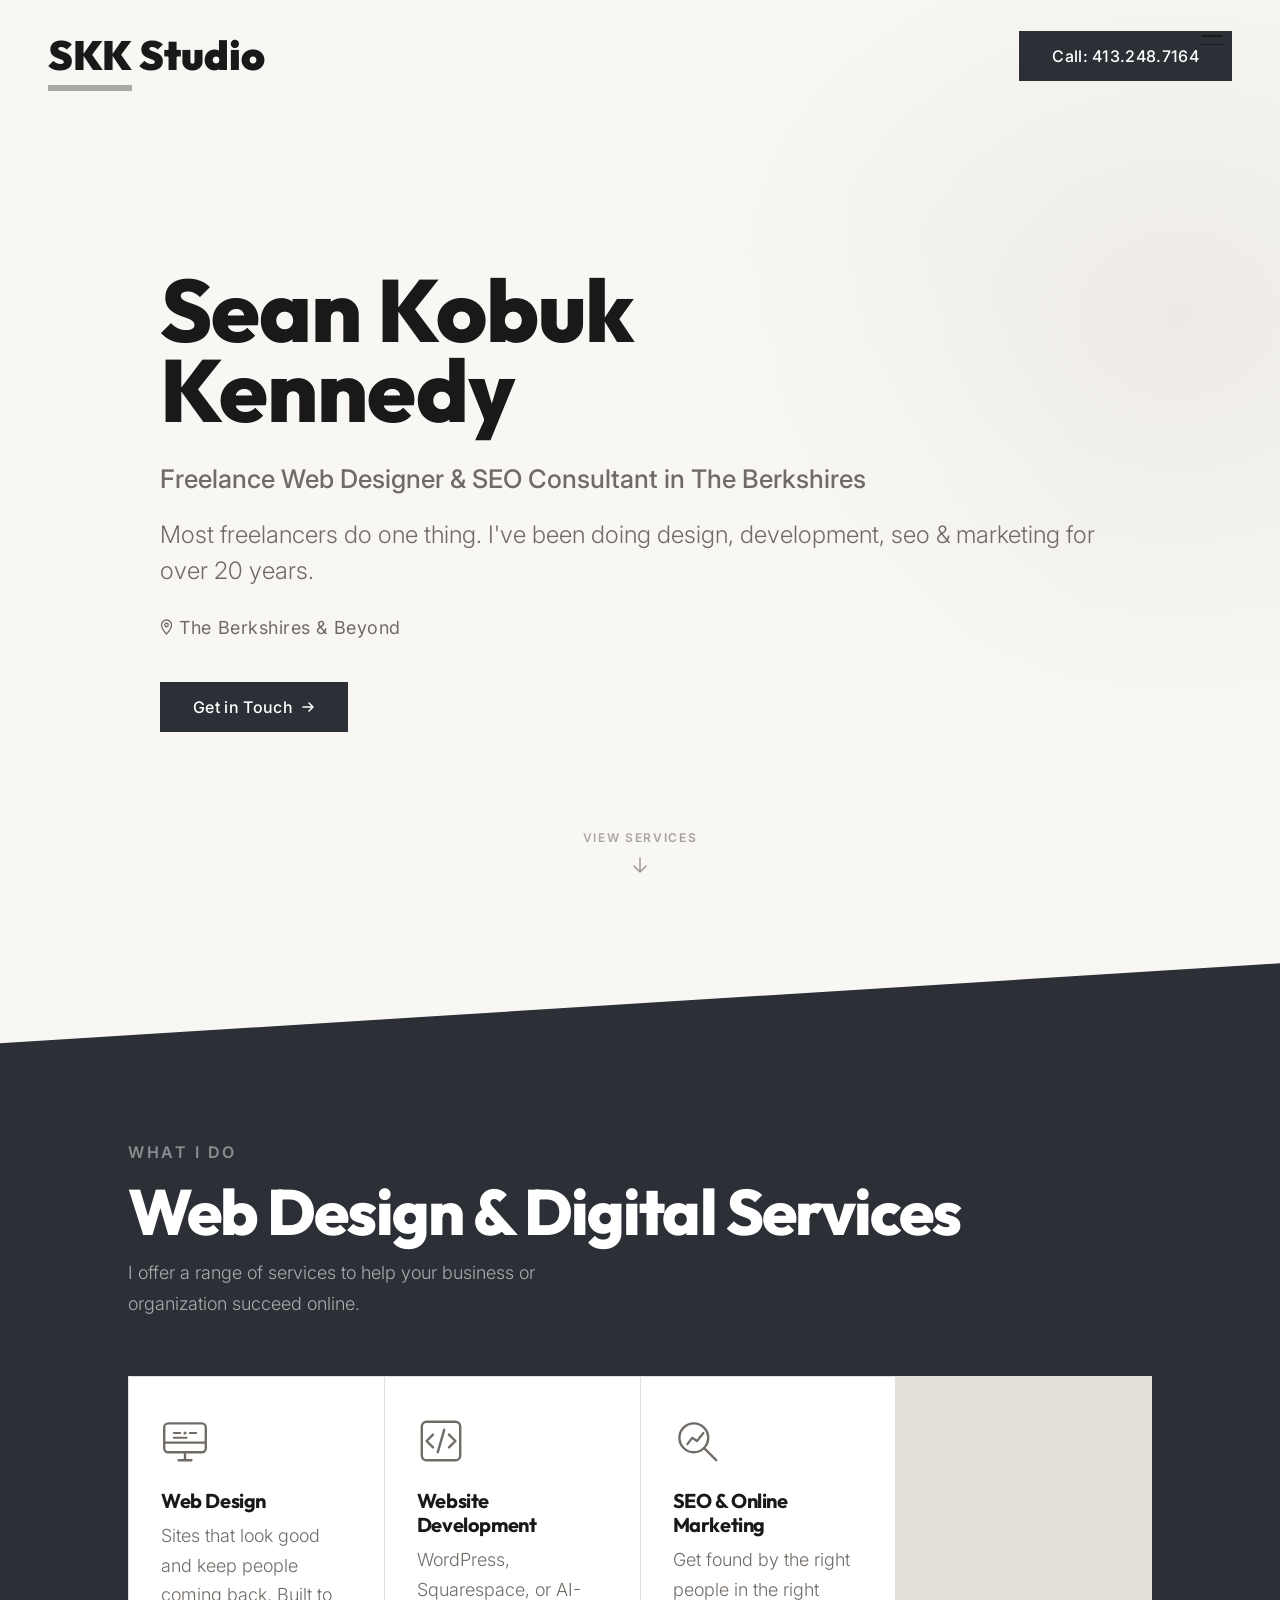
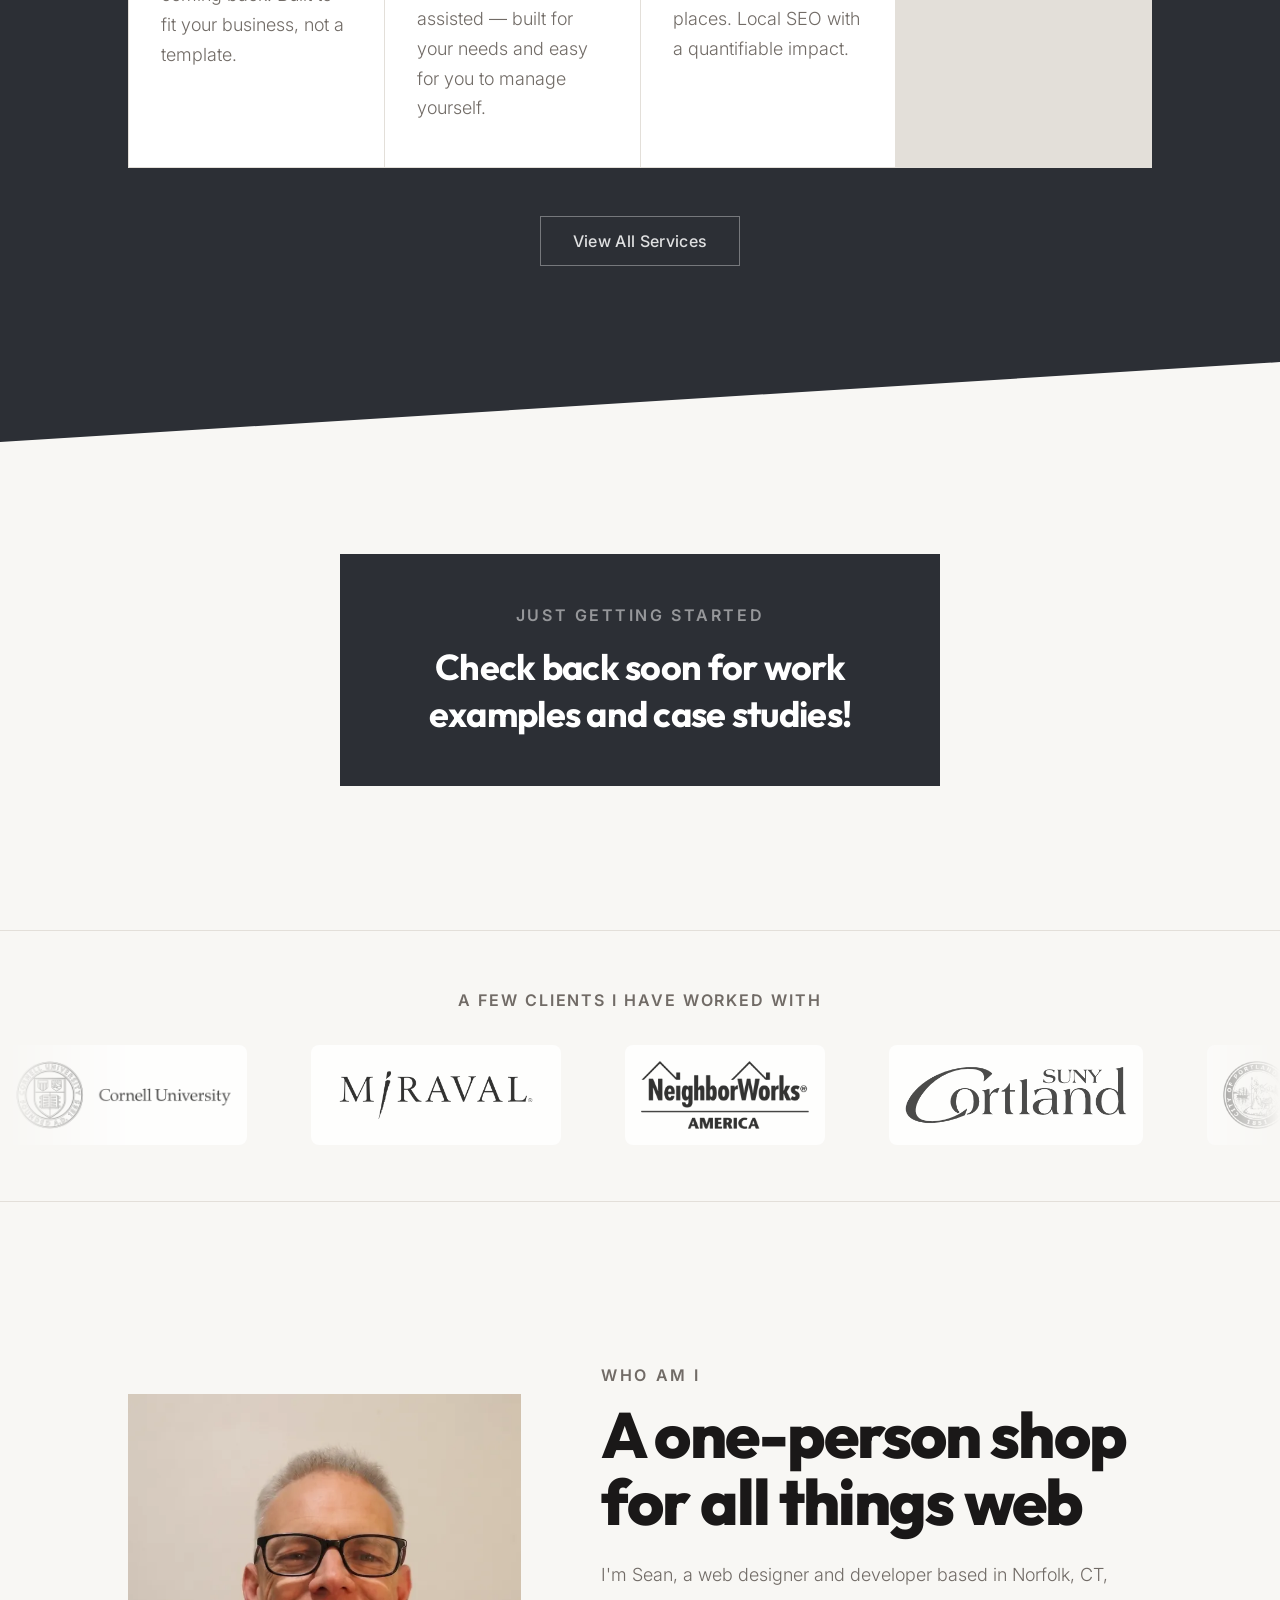
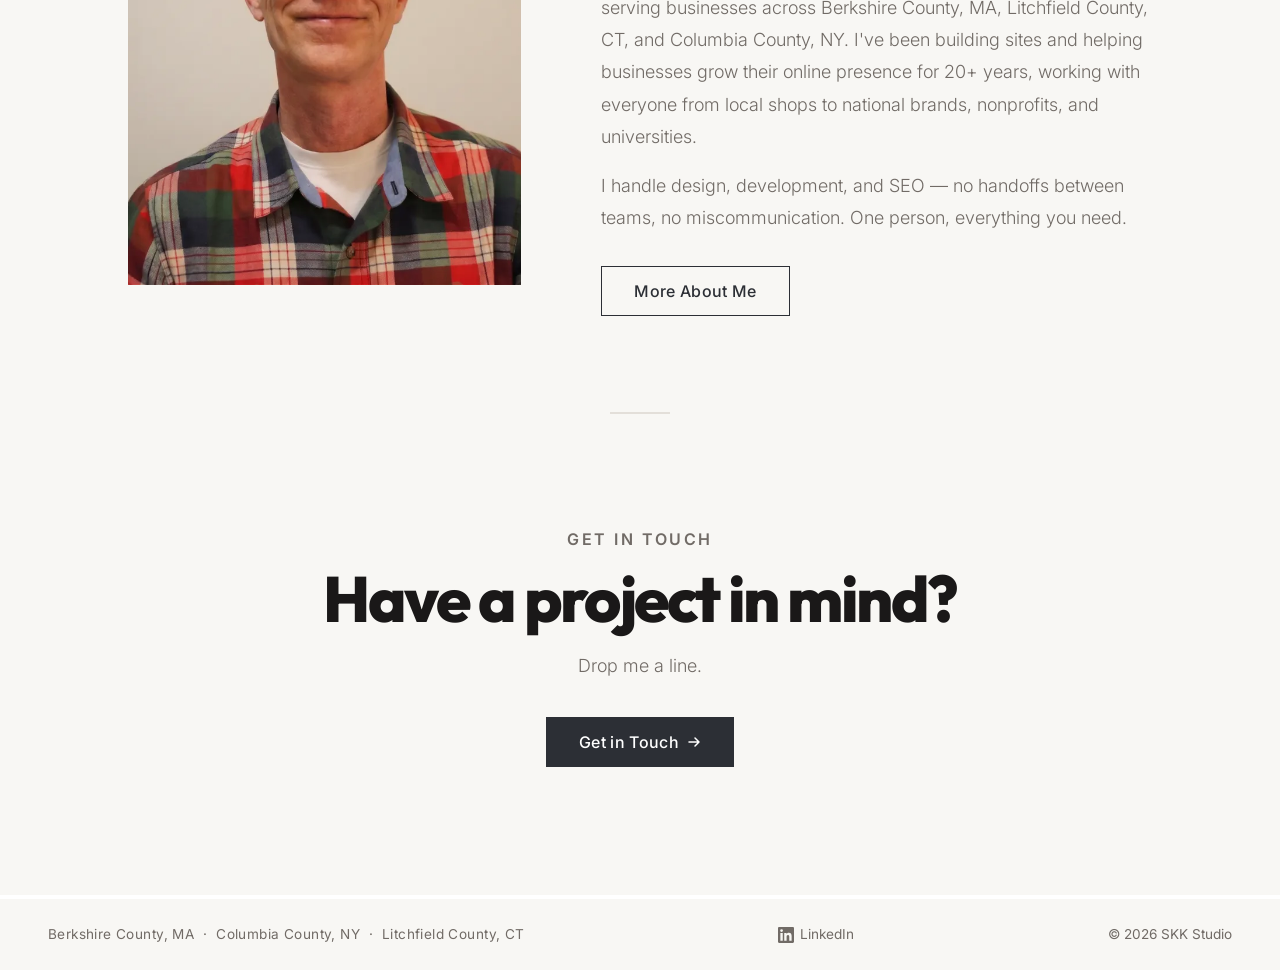
==== commit 020cdc7d: "Rename WordPress Development to Website Development Broaden the second service to cover WordPress, S" ====
--- a/index.html
+++ b/index.html
@@ -51,7 +51,7 @@
       "name": "Web & Digital Services",
       "itemListElement": [
         { "@type": "Offer", "itemOffered": { "@type": "Service", "name": "Web Design" } },
-        { "@type": "Offer", "itemOffered": { "@type": "Service", "name": "WordPress Development" } },
+        { "@type": "Offer", "itemOffered": { "@type": "Service", "name": "Website Development" } },
         { "@type": "Offer", "itemOffered": { "@type": "Service", "name": "SEO & Online Marketing" } }
       ]
     }
@@ -181,8 +181,8 @@
                 <path d="M17 8l-4 14" stroke="currentColor" stroke-width="1.5" stroke-linecap="round"/>
               </svg>
             </div>
-            <h3 class="service-card__title"><a href="/services#wordpress">WordPress Development</a></h3>
-            <p class="service-card__desc">WordPress done right. Custom built for your needs, easy for you to manage yourself.</p>
+            <h3 class="service-card__title"><a href="/services#wordpress">Website Development</a></h3>
+            <p class="service-card__desc">WordPress, Squarespace, or AI-assisted — built for your needs and easy for you to manage yourself.</p>
           </article>
 
           <article class="service-card reveal">
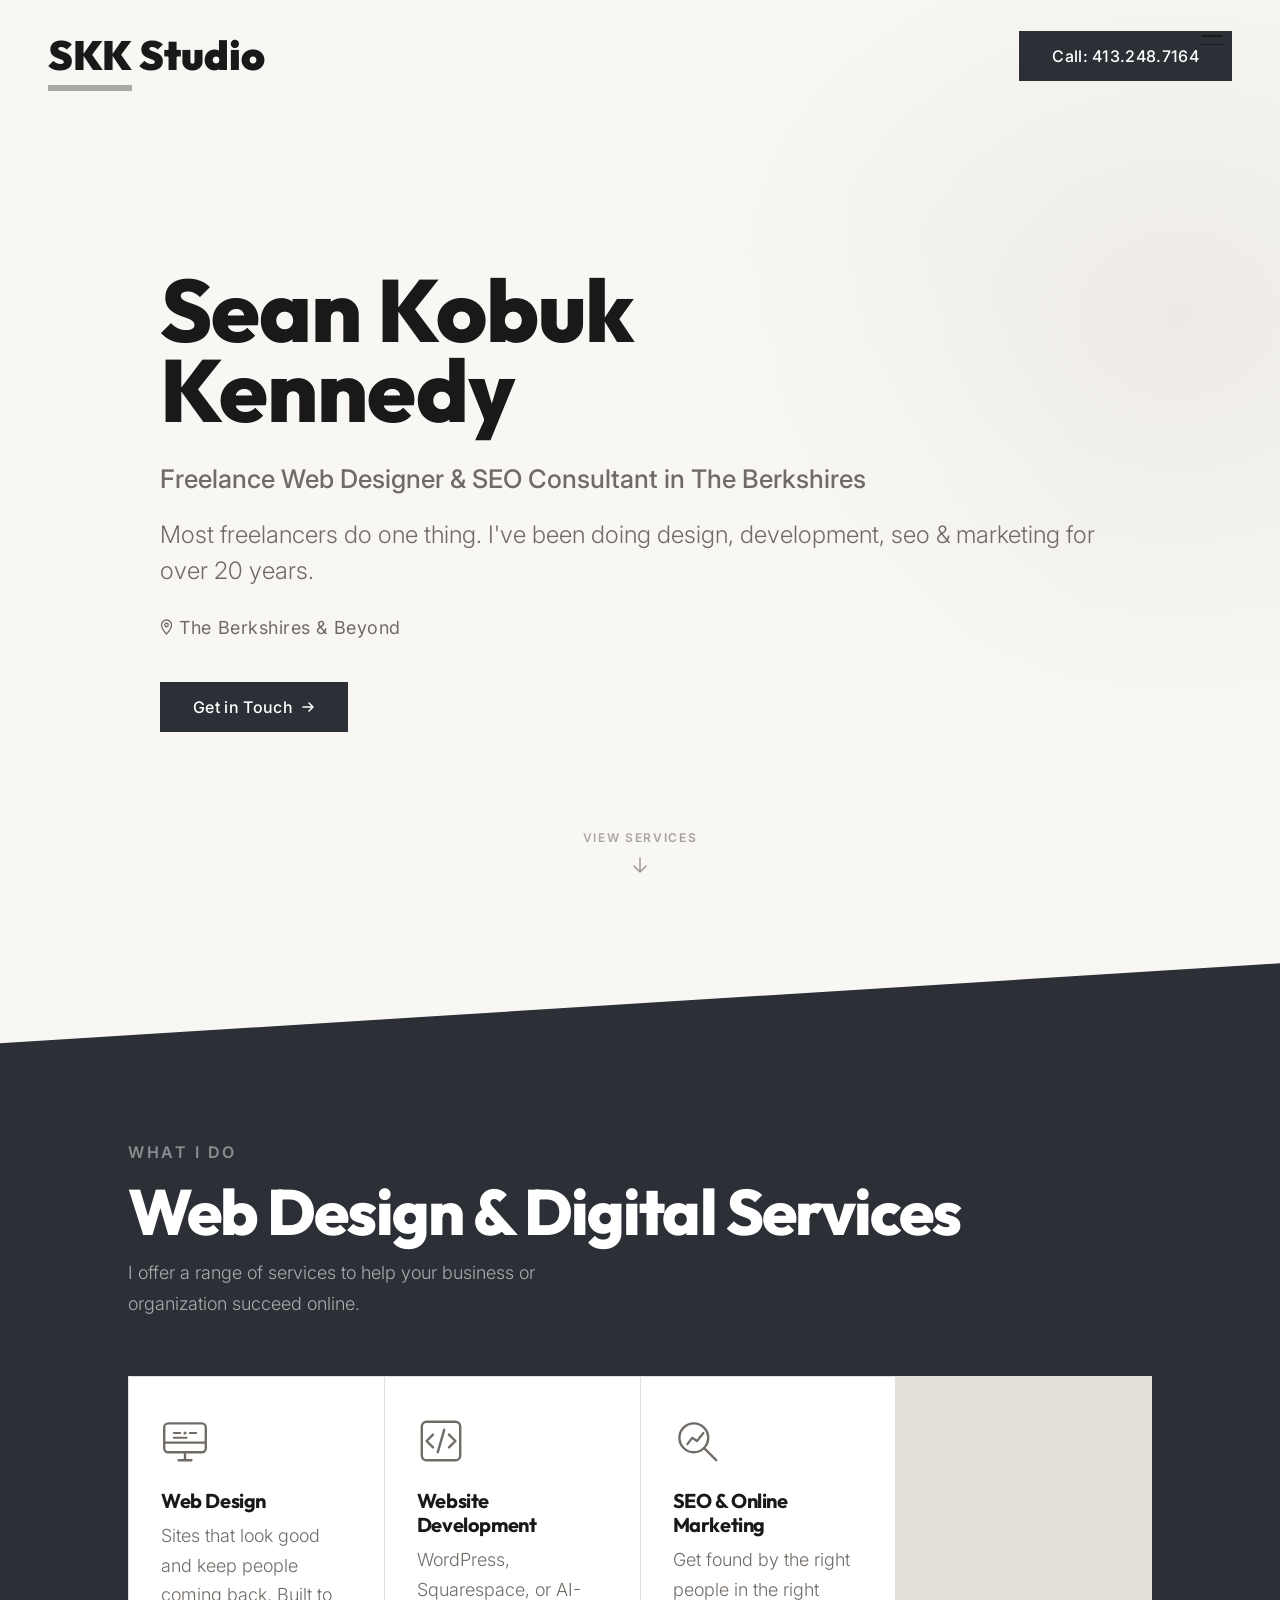
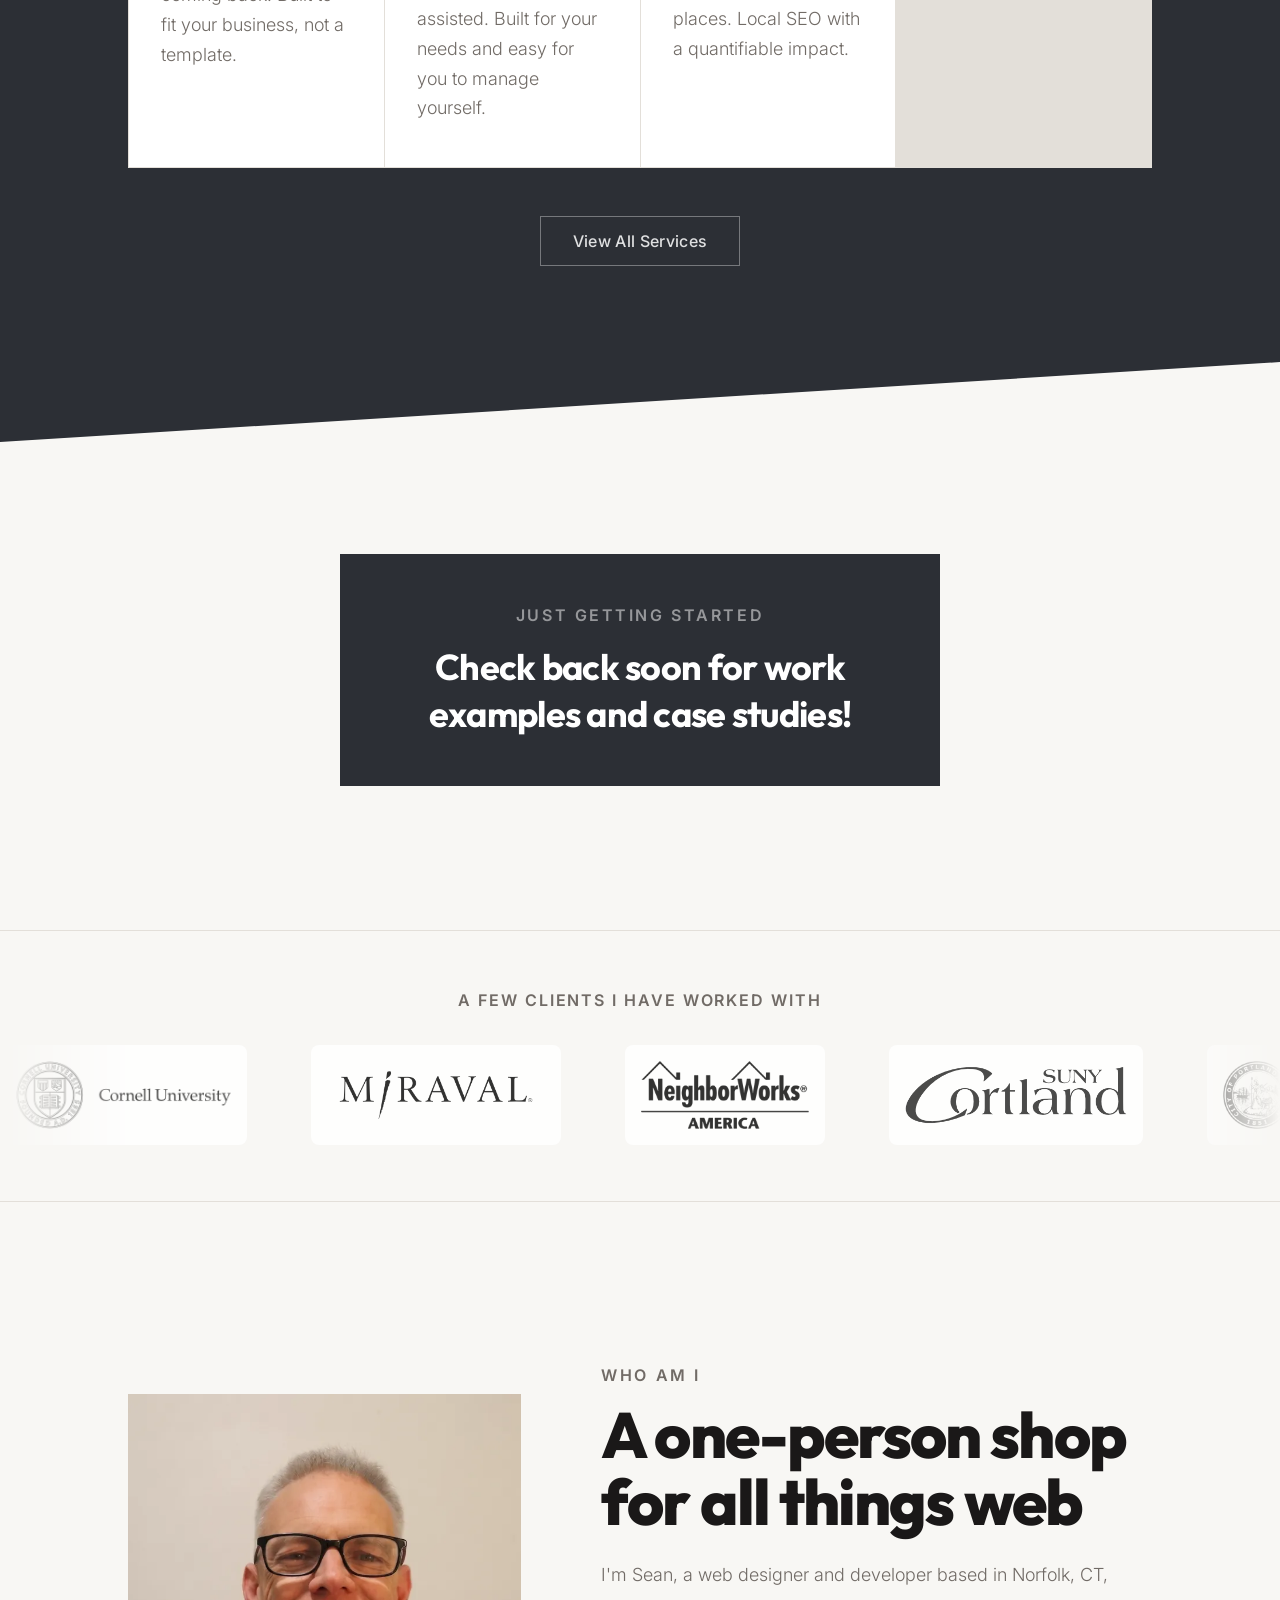
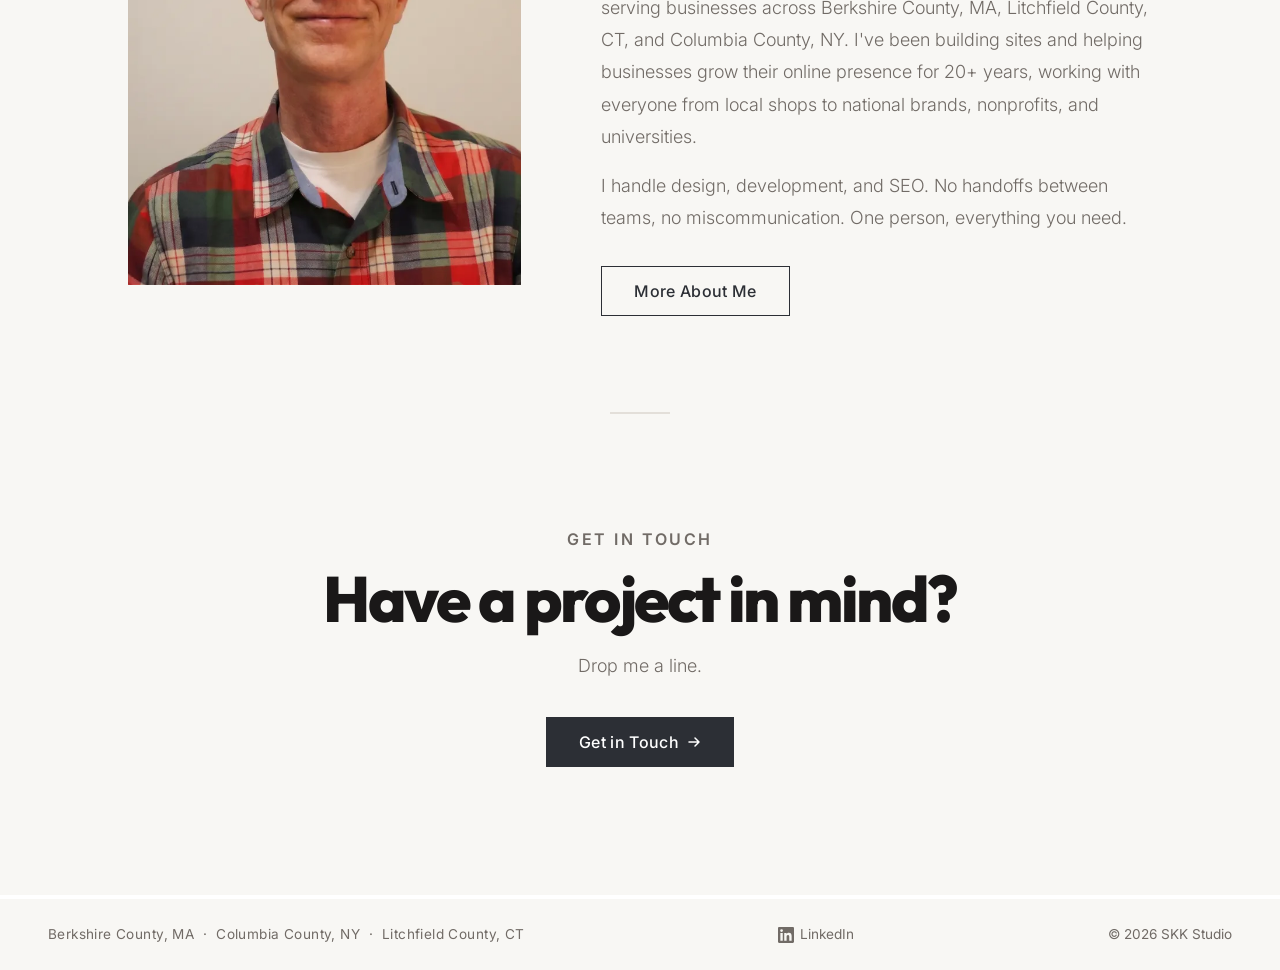
==== commit 60ecbcb4: "Remove em dashes from all visible copy Replace em dashes with periods or commas throughout index.htm" ====
--- a/index.html
+++ b/index.html
@@ -182,7 +182,7 @@
               </svg>
             </div>
             <h3 class="service-card__title"><a href="/services#wordpress">Website Development</a></h3>
-            <p class="service-card__desc">WordPress, Squarespace, or AI-assisted — built for your needs and easy for you to manage yourself.</p>
+            <p class="service-card__desc">WordPress, Squarespace, or AI-assisted. Built for your needs and easy for you to manage yourself.</p>
           </article>
 
           <article class="service-card reveal">
@@ -277,7 +277,7 @@
             <h2 class="about__title">A one-person shop for all things web</h2>
             <div class="about__bio">
               <p>I'm Sean, a web designer and developer based in Norfolk, CT, serving businesses across Berkshire County, MA, Litchfield County, CT, and Columbia County, NY. I've been building sites and helping businesses grow their online presence for 20+ years, working with everyone from local shops to national brands, nonprofits, and universities.</p>
-              <p>I handle design, development, and SEO — no handoffs between teams, no miscommunication. One person, everything you need.</p>
+              <p>I handle design, development, and SEO. No handoffs between teams, no miscommunication. One person, everything you need.</p>
             </div>
             <a href="/about" class="btn btn--outline about__more">More About Me</a>
           </div>
--- a/css/styles.css
+++ b/css/styles.css
@@ -899,6 +899,25 @@
   background-color: rgba(255, 255, 255, 0.35);
 }
 
+.service-detail--dark .btn--outline {
+  border-color: rgba(255, 255, 255, 0.6);
+  color: #fff;
+}
+.service-detail--dark .btn--outline:hover {
+  background-color: rgba(255, 255, 255, 0.12);
+  border-color: #fff;
+  color: #fff;
+}
+.service-detail--dark .btn--primary {
+  background-color: #fff;
+  border-color: #fff;
+  color: #2C2F35;
+}
+.service-detail--dark .btn--primary:hover {
+  background-color: rgba(255, 255, 255, 0.88);
+  border-color: rgba(255, 255, 255, 0.88);
+}
+
 .music-links {
   display: flex;
   gap: 2rem;
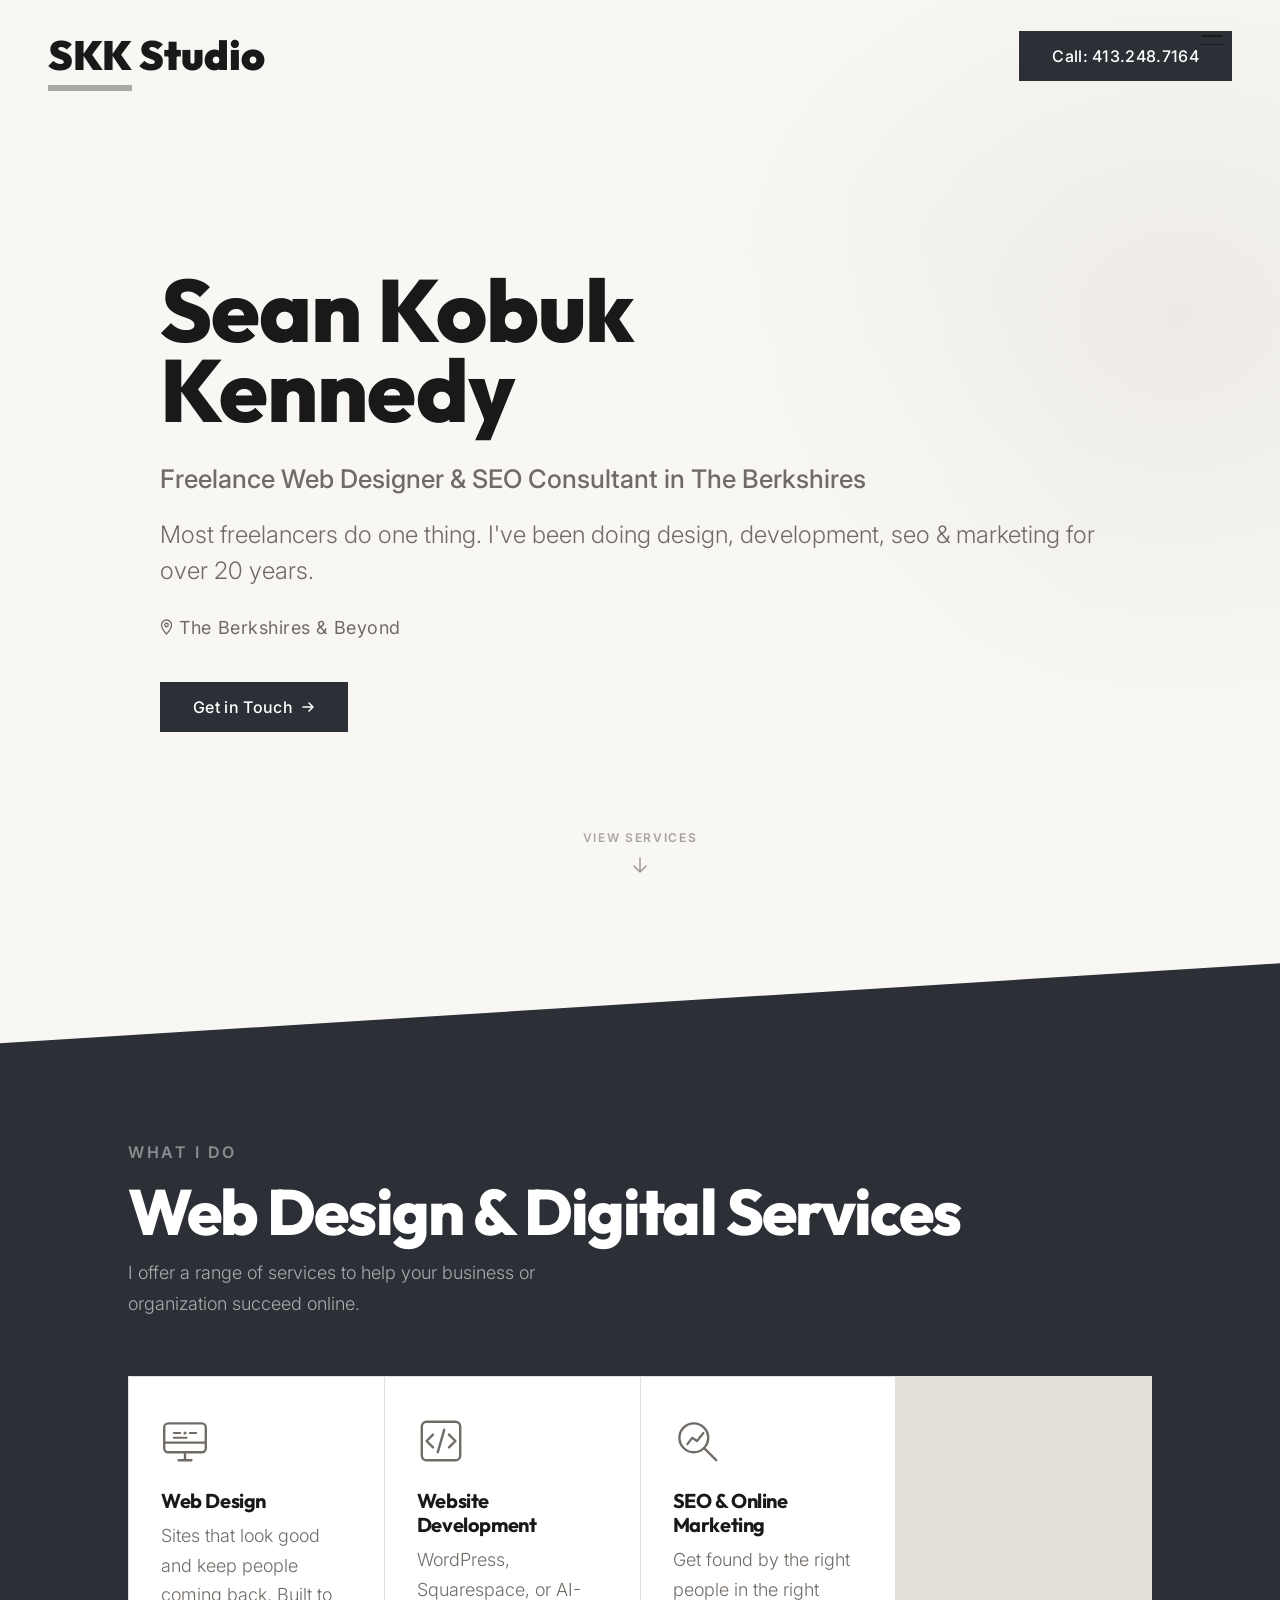
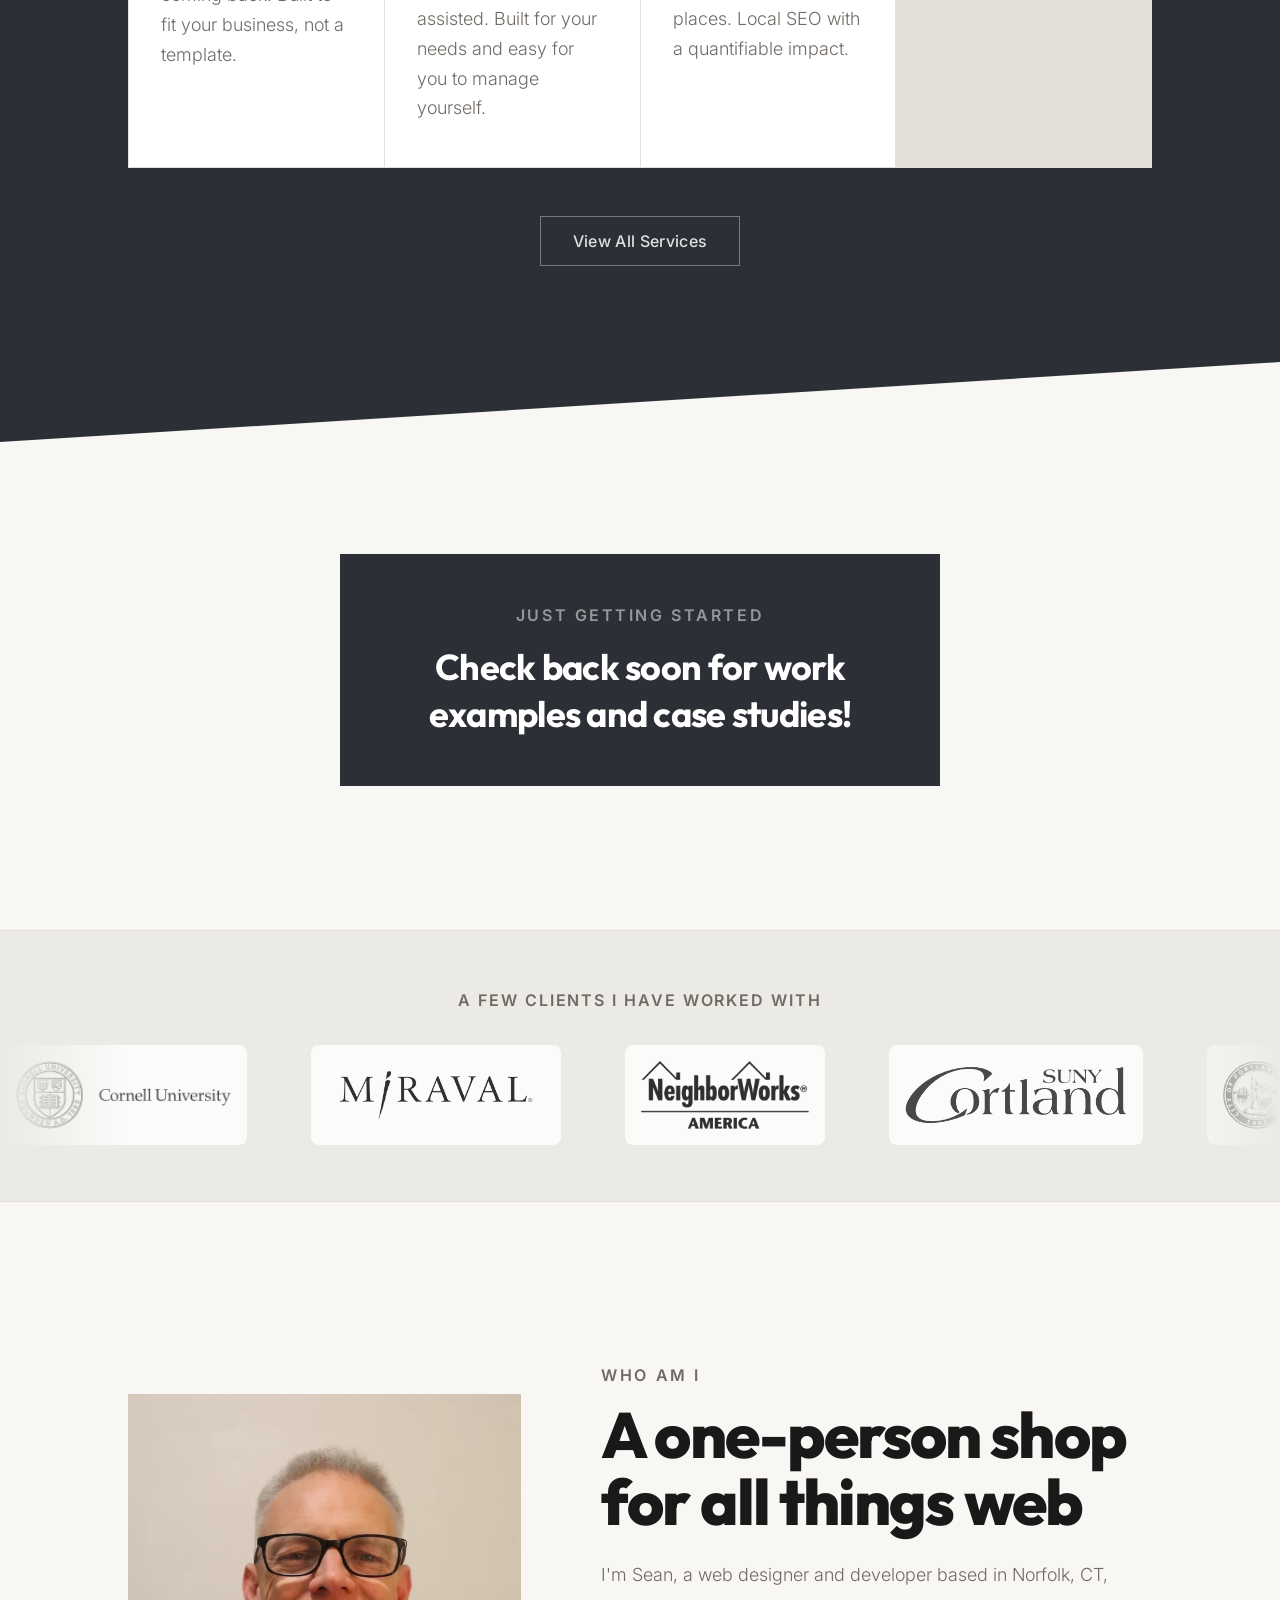
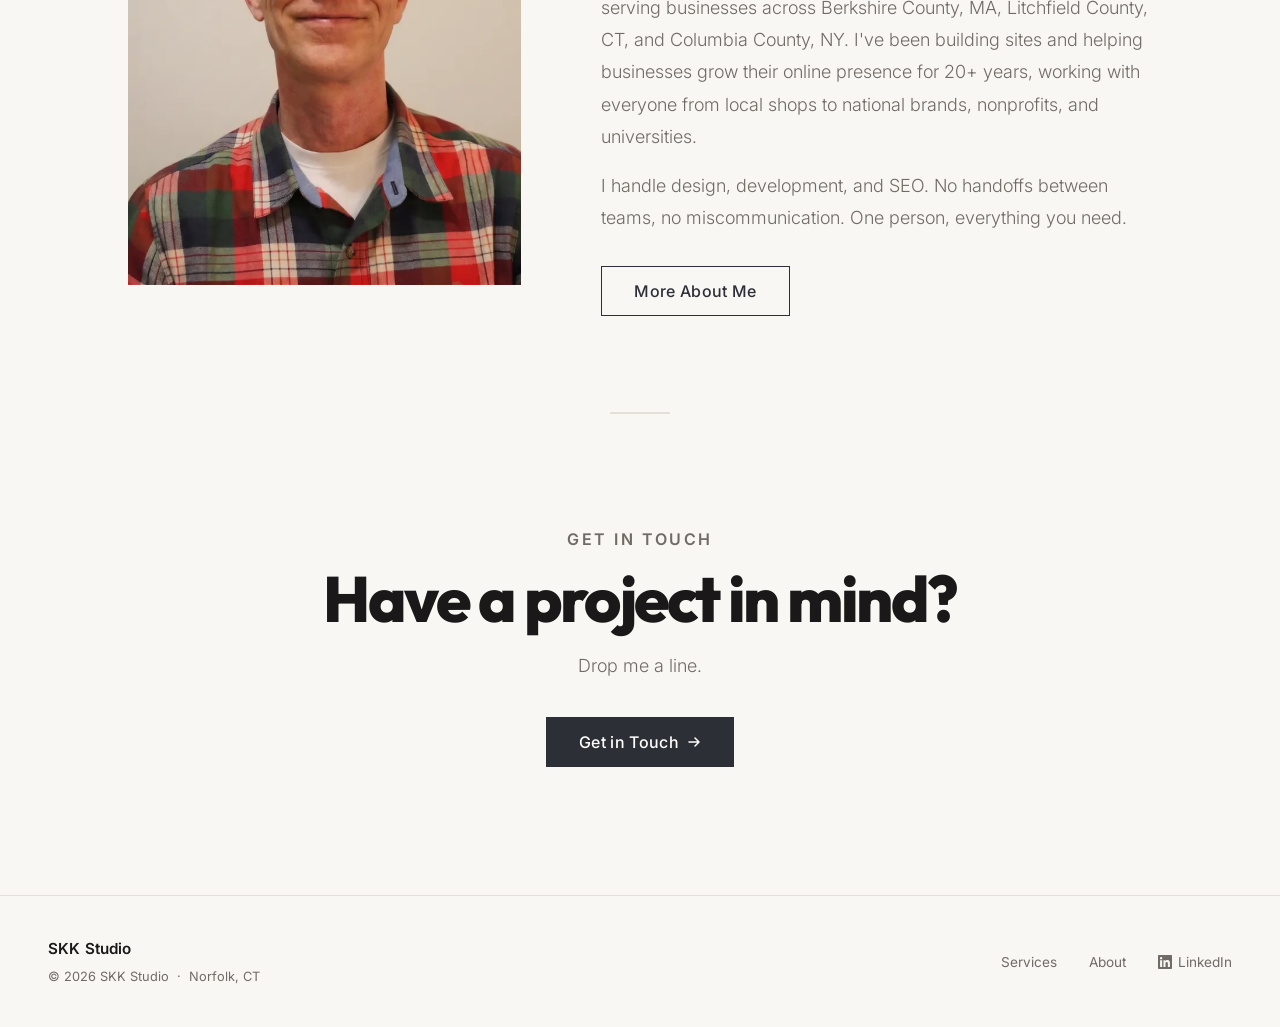
==== commit da9c5410: "Redesign footer with two-column layout Left column: SKK Studio name + copyright/location. Right colu" ====
--- a/index.html
+++ b/index.html
@@ -311,14 +311,20 @@
   <footer class="site-footer">
     <div class="container">
       <div class="site-footer__inner">
-        <span class="site-footer__location">Berkshire County, MA &nbsp;·&nbsp; Columbia County, NY &nbsp;·&nbsp; Litchfield County, CT</span>
-        <a class="site-footer__linkedin" href="https://www.linkedin.com/in/seankobukkennedy/" target="_blank" rel="noopener noreferrer">
-          <svg width="16" height="16" viewBox="0 0 24 24" fill="currentColor" xmlns="http://www.w3.org/2000/svg" aria-hidden="true">
-            <path d="M20.447 20.452h-3.554v-5.569c0-1.328-.027-3.037-1.852-3.037-1.853 0-2.136 1.445-2.136 2.939v5.667H9.351V9h3.414v1.561h.046c.477-.9 1.637-1.85 3.37-1.85 3.601 0 4.267 2.37 4.267 5.455v6.286zM5.337 7.433a2.062 2.062 0 01-2.063-2.065 2.064 2.064 0 112.063 2.065zm1.782 13.019H3.555V9h3.564v11.452zM22.225 0H1.771C.792 0 0 .774 0 1.729v20.542C0 23.227.792 24 1.771 24h20.451C23.2 24 24 23.227 24 22.271V1.729C24 .774 23.2 0 22.222 0h.003z"/>
-          </svg>
-          LinkedIn
-        </a>
-        <span class="site-footer__copy">&copy; <span id="year"></span> SKK Studio</span>
+        <div class="site-footer__brand">
+          <span class="site-footer__name">SKK Studio</span>
+          <span class="site-footer__copy">&copy; <span id="year"></span> SKK Studio &nbsp;·&nbsp; Norfolk, CT</span>
+        </div>
+        <nav class="site-footer__nav" aria-label="Footer">
+          <a href="/services">Services</a>
+          <a href="/about">About</a>
+          <a href="https://www.linkedin.com/in/seankobukkennedy/" target="_blank" rel="noopener noreferrer">
+            <svg width="14" height="14" viewBox="0 0 24 24" fill="currentColor" xmlns="http://www.w3.org/2000/svg" aria-hidden="true">
+              <path d="M20.447 20.452h-3.554v-5.569c0-1.328-.027-3.037-1.852-3.037-1.853 0-2.136 1.445-2.136 2.939v5.667H9.351V9h3.414v1.561h.046c.477-.9 1.637-1.85 3.37-1.85 3.601 0 4.267 2.37 4.267 5.455v6.286zM5.337 7.433a2.062 2.062 0 01-2.063-2.065 2.064 2.064 0 112.063 2.065zm1.782 13.019H3.555V9h3.564v11.452zM22.225 0H1.771C.792 0 0 .774 0 1.729v20.542C0 23.227.792 24 1.771 24h20.451C23.2 24 24 23.227 24 22.271V1.729C24 .774 23.2 0 22.222 0h.003z"/>
+            </svg>
+            LinkedIn
+          </a>
+        </nav>
       </div>
     </div>
   </footer>
--- a/css/styles.css
+++ b/css/styles.css
@@ -428,7 +428,7 @@
   }
 }
 .client-logos {
-  background-color: #F8F7F4;
+  background-color: #eceae5;
   border-top: 1px solid #E3DFD9;
   border-bottom: 1px solid #E3DFD9;
   overflow: hidden;
@@ -982,8 +982,8 @@
 }
 
 .site-footer {
-  padding: 1.5rem 0;
-  border-top: 4px solid #FFFFFF;
+  padding: 2.5rem 0;
+  border-top: 1px solid #E3DFD9;
 }
 .site-footer .container {
   max-width: 1320px;
@@ -992,41 +992,52 @@
   display: flex;
   align-items: center;
   justify-content: space-between;
-  flex-wrap: wrap;
-  gap: 0.5rem 1rem;
+  gap: 1.5rem;
 }
 @media (max-width: 480px) {
   .site-footer__inner {
-    justify-content: center;
-  }
-}
-.site-footer__location {
+    flex-direction: column;
+    align-items: flex-start;
+    gap: 1.25rem;
+  }
+}
+.site-footer__brand {
+  display: flex;
+  flex-direction: column;
+  gap: 0.3rem;
+}
+.site-footer__name {
+  font-size: 0.95rem;
+  font-weight: 600;
+  color: #1A1818;
+  letter-spacing: 0.01em;
+}
+.site-footer__copy {
+  font-size: 0.8rem;
+  color: #716b66;
+}
+.site-footer__nav {
+  display: flex;
+  align-items: center;
+  gap: 2rem;
+}
+.site-footer__nav a {
+  display: inline-flex;
+  align-items: center;
+  gap: 0.35rem;
   font-size: 0.85rem;
   font-weight: 400;
   color: #716b66;
-  letter-spacing: 0.03em;
+  text-decoration: none;
+  transition: color 0.35s cubic-bezier(0.4, 0, 0.2, 1);
+}
+.site-footer__nav a:hover {
+  color: #1A1818;
 }
 @media (max-width: 480px) {
-  .site-footer__location {
-    display: none;
-  }
-}
-.site-footer__copy {
-  font-size: 0.85rem;
-  font-weight: 400;
-  color: #716b66;
-}
-.site-footer__linkedin {
-  display: inline-flex;
-  align-items: center;
-  gap: 0.4rem;
-  font-size: 0.85rem;
-  font-weight: 400;
-  color: #716b66;
-  text-decoration: none;
-}
-.site-footer__linkedin:hover {
-  color: #1A1818;
+  .site-footer__nav {
+    gap: 1.5rem;
+  }
 }
 
 .reveal {
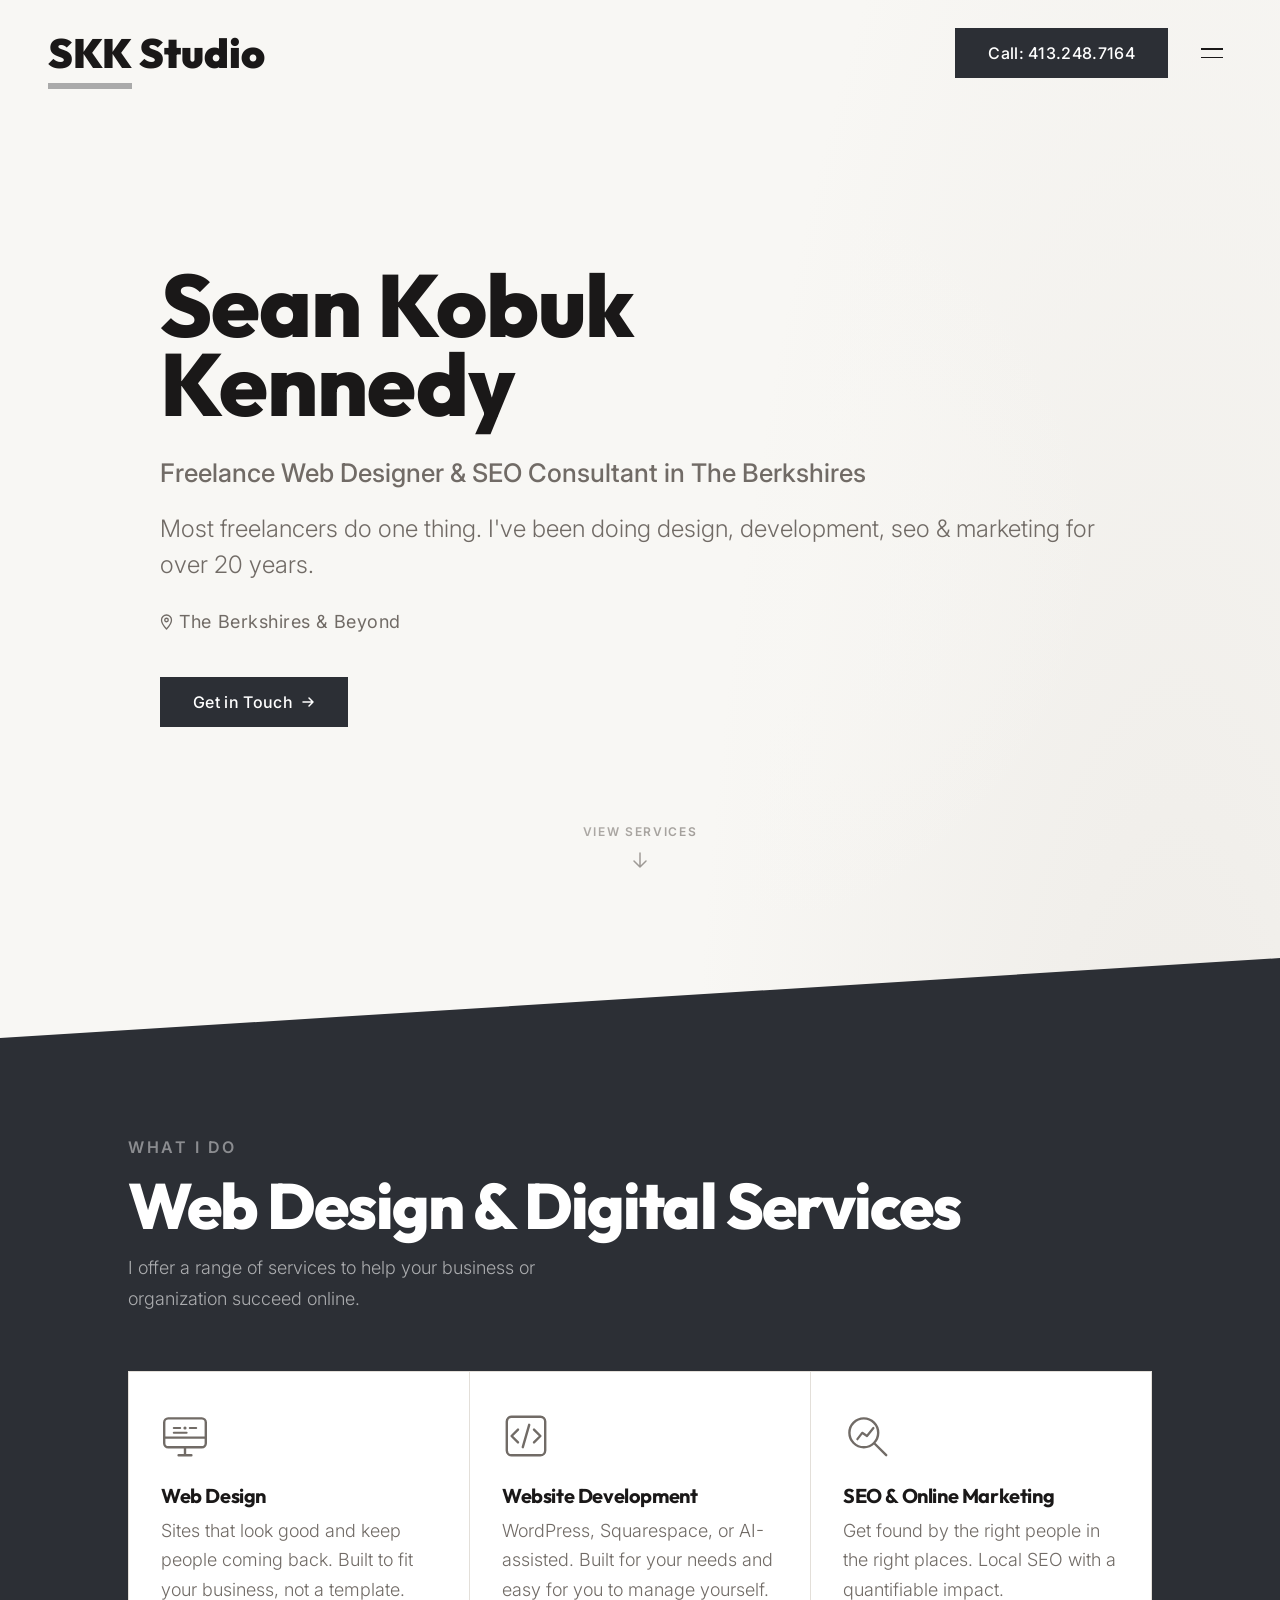
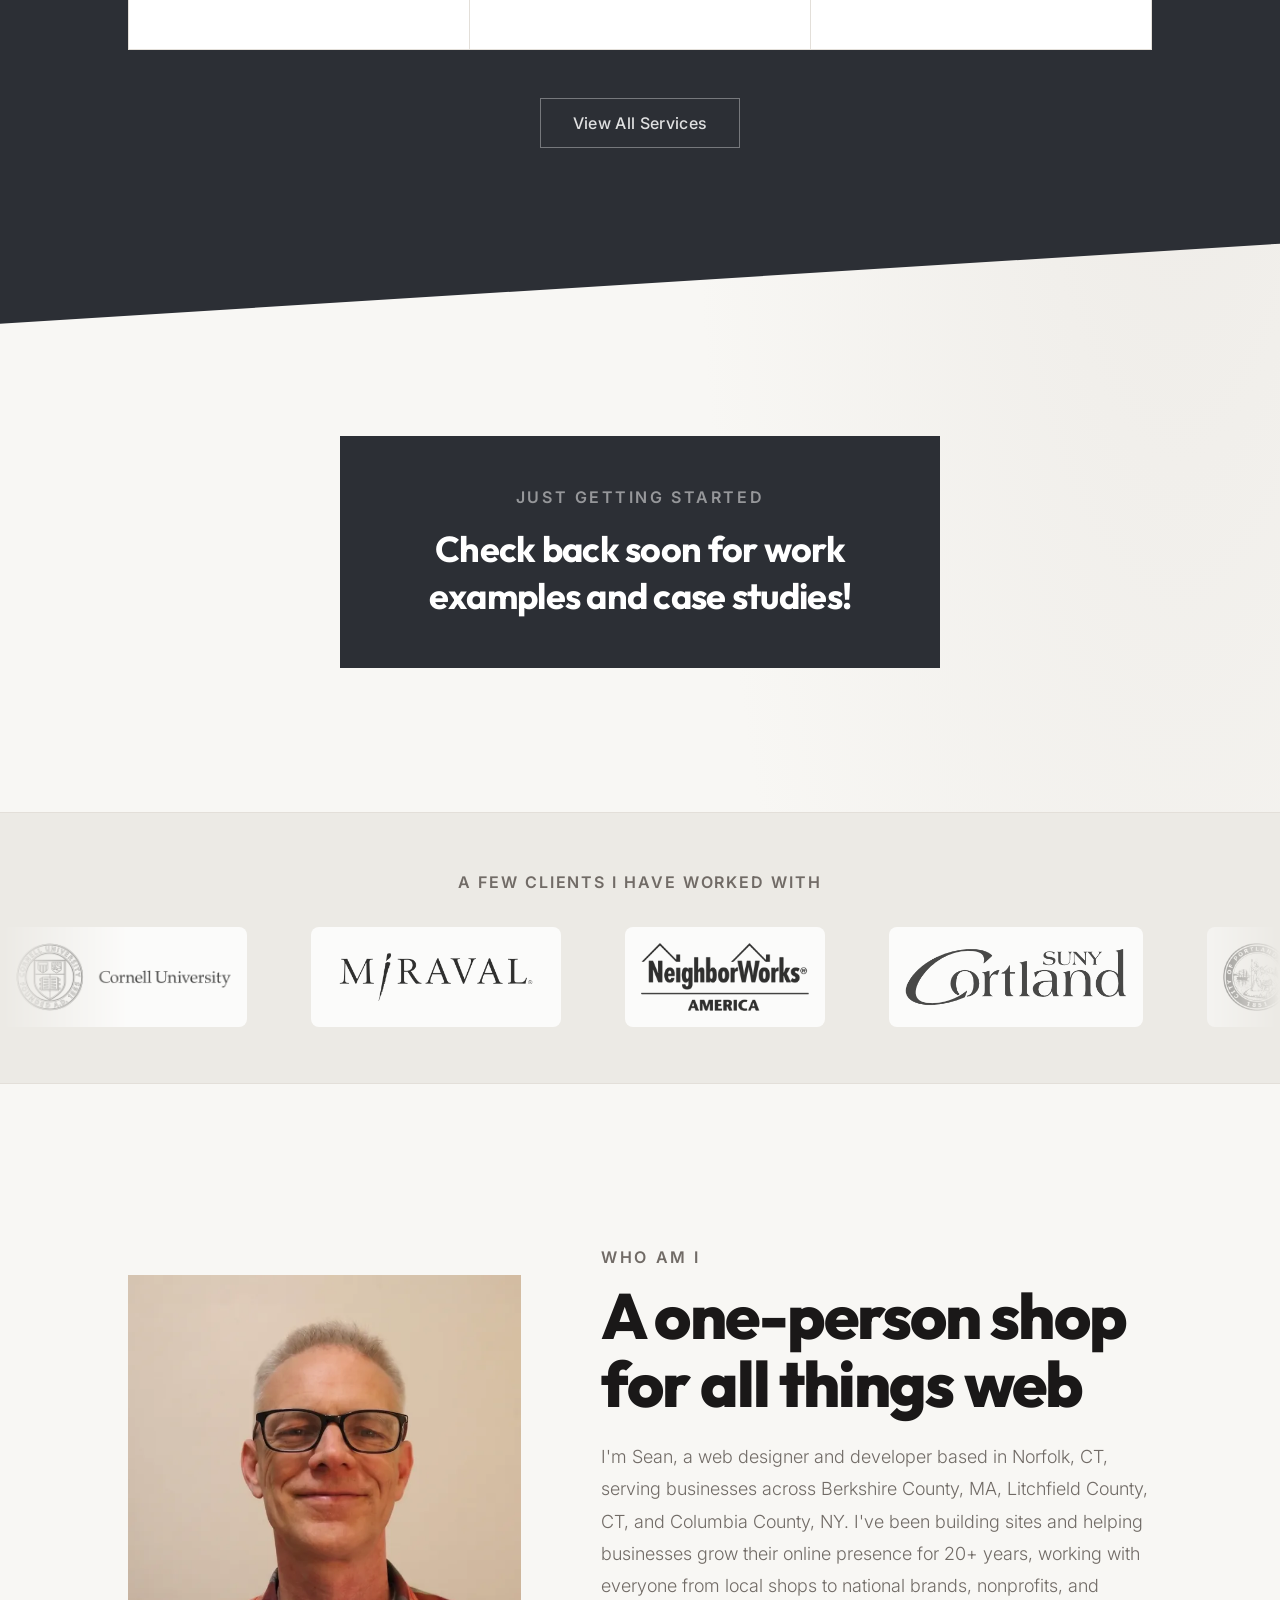
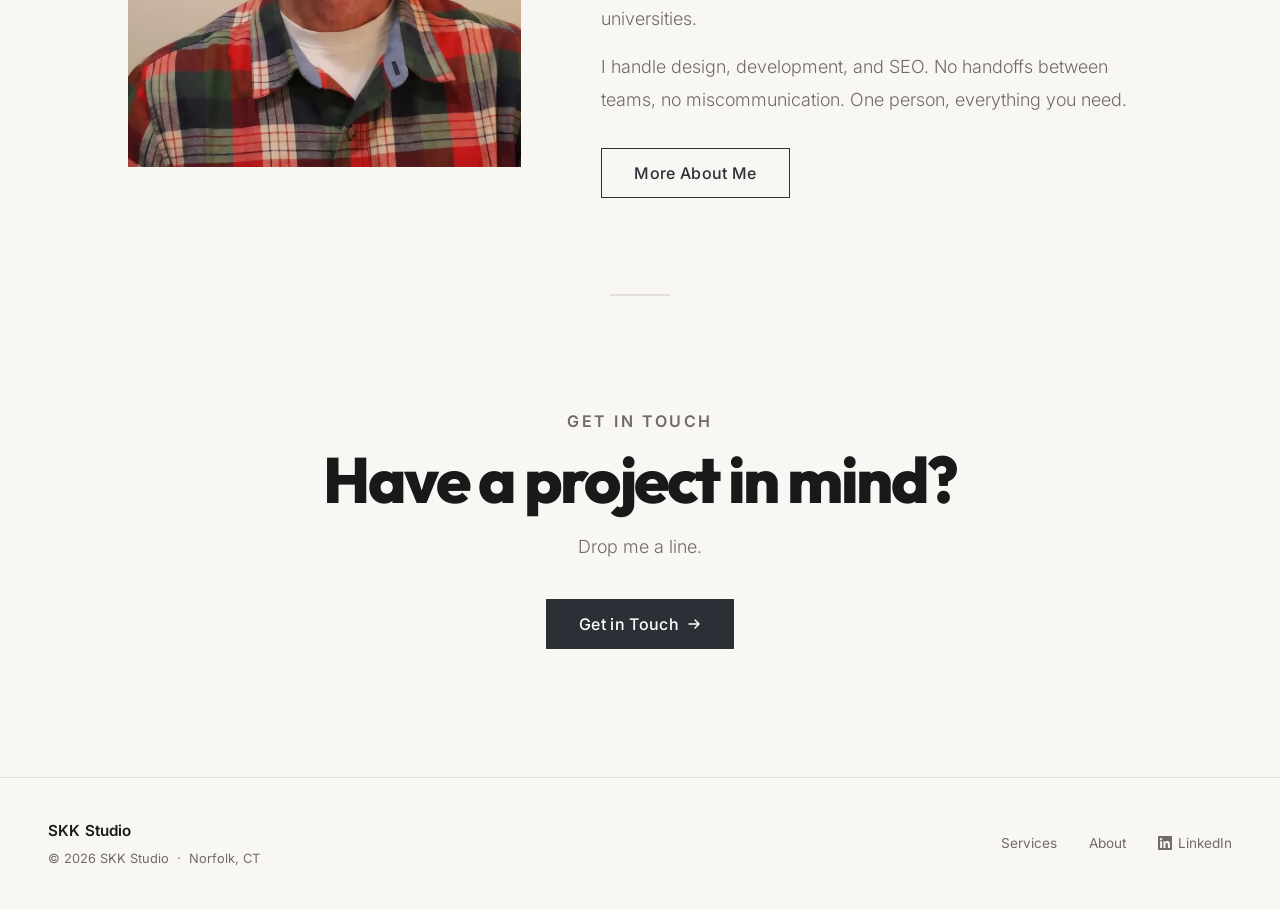
==== commit 696e6bed: "Fix broken links across the site - services.html mobile nav: add missing mailto: prefix on Get in To" ====
--- a/index.html
+++ b/index.html
@@ -68,7 +68,7 @@
   <!-- ========== HEADER ========== -->
   <header class="site-header" id="site-header">
     <div class="container">
-      <a href="#" class="site-logo"><span class="site-logo__skk">SKK</span> Studio</a>
+      <a href="/" class="site-logo"><span class="site-logo__skk">SKK</span> Studio</a>
       <a class="btn btn--primary" href="tel:413-248-7164">Call: 413.248.7164</a>
       <button class="menu-toggle" aria-label="Toggle navigation" aria-expanded="false" aria-controls="mobile-nav">
         <span></span>
--- a/css/styles.css
+++ b/css/styles.css
@@ -19,7 +19,8 @@
   color: #1A1818;
   background-color: #F8F7F4;
   background-image: radial-gradient(ellipse 55% 65% at 92% 35%, rgba(227, 223, 217, 0.5) 0%, transparent 70%);
-  background-attachment: fixed;
+  background-attachment: scroll;
+  background-size: 100% auto;
   -webkit-font-smoothing: antialiased;
   -moz-osx-font-smoothing: grayscale;
   overflow-x: hidden;
@@ -27,7 +28,6 @@
 @media (max-width: 768px) {
   body {
     background-image: none;
-    background-attachment: initial;
   }
 }
 
@@ -133,10 +133,10 @@
 
 .site-header {
   position: static;
-  padding: 1.375rem 0;
+  padding: 1.75rem 0;
 }
 .site-header .container {
-  max-width: 1320px;
+  max-width: 1540px;
   display: flex;
   align-items: center;
   justify-content: space-between;
@@ -150,12 +150,18 @@
     display: none;
   }
 }
+.site-header .btn--primary {
+  margin-left: auto;
+}
+@media (max-width: 600px) {
+  .site-header .btn--primary {
+    display: none;
+  }
+}
 
 .menu-toggle {
   display: flex;
-  position: fixed;
-  top: 1.25rem;
-  right: clamp(1.5rem, 5vw, 3rem);
+  position: relative;
   z-index: 201;
   width: 2.5rem;
   height: 2.5rem;
@@ -174,6 +180,11 @@
   height: 1.5px;
   background-color: #1A1818;
   transition: transform 0.35s cubic-bezier(0.4, 0, 0.2, 1), opacity 0.25s cubic-bezier(0.4, 0, 0.2, 1), background-color 0.3s;
+}
+.menu-toggle.is-active {
+  position: fixed;
+  top: 1.75rem;
+  right: calc(clamp(1.5rem, 5vw, 3rem) + max(0px, (100vw - 1540px) / 2));
 }
 .menu-toggle.is-active span {
   background-color: #fff;
@@ -305,6 +316,7 @@
   font-family: "Outfit", -apple-system, BlinkMacSystemFont, sans-serif;
   font-size: 2.55rem;
   font-weight: 900;
+  line-height: 1;
   color: #1A1818;
   transition: opacity 0.2s cubic-bezier(0.4, 0, 0.2, 1);
 }
@@ -517,7 +529,7 @@
 }
 @media (min-width: 1024px) {
   .services__grid {
-    grid-template-columns: repeat(4, 1fr);
+    grid-template-columns: repeat(3, 1fr);
   }
 }
 
@@ -967,6 +979,11 @@
     padding-top: 5rem;
   }
 }
+@media (max-width: 768px) {
+  .contact-cta {
+    padding-bottom: 10rem;
+  }
+}
 .contact-cta__inner {
   max-width: 700px;
   margin: 0 auto;
@@ -992,12 +1009,14 @@
   display: flex;
   align-items: center;
   justify-content: space-between;
-  gap: 1.5rem;
-}
-@media (max-width: 480px) {
+  flex-wrap: wrap;
+  gap: 1rem 1.5rem;
+}
+@media (max-width: 768px) {
   .site-footer__inner {
     flex-direction: column;
-    align-items: flex-start;
+    align-items: center;
+    text-align: center;
     gap: 1.25rem;
   }
 }
@@ -1005,6 +1024,7 @@
   display: flex;
   flex-direction: column;
   gap: 0.3rem;
+  flex: 0 0 auto;
 }
 .site-footer__name {
   font-size: 0.95rem;
@@ -1015,11 +1035,13 @@
 .site-footer__copy {
   font-size: 0.8rem;
   color: #716b66;
+  white-space: nowrap;
 }
 .site-footer__nav {
   display: flex;
   align-items: center;
   gap: 2rem;
+  flex: 0 0 auto;
 }
 .site-footer__nav a {
   display: inline-flex;
@@ -1033,11 +1055,6 @@
 }
 .site-footer__nav a:hover {
   color: #1A1818;
-}
-@media (max-width: 480px) {
-  .site-footer__nav {
-    gap: 1.5rem;
-  }
 }
 
 .reveal {
@@ -1165,11 +1182,18 @@
    ================================================================ */
 .back-to-top {
   position: fixed;
-  bottom: 5.5rem;
+  bottom: 2.3rem;
   left: 50%;
   margin-left: -1.375rem;
   width: 2.75rem;
   height: 2.75rem;
+}
+@media (max-width: 768px) {
+  .back-to-top {
+    bottom: 11rem;
+  }
+}
+.back-to-top {
   display: flex;
   align-items: center;
   justify-content: center;
